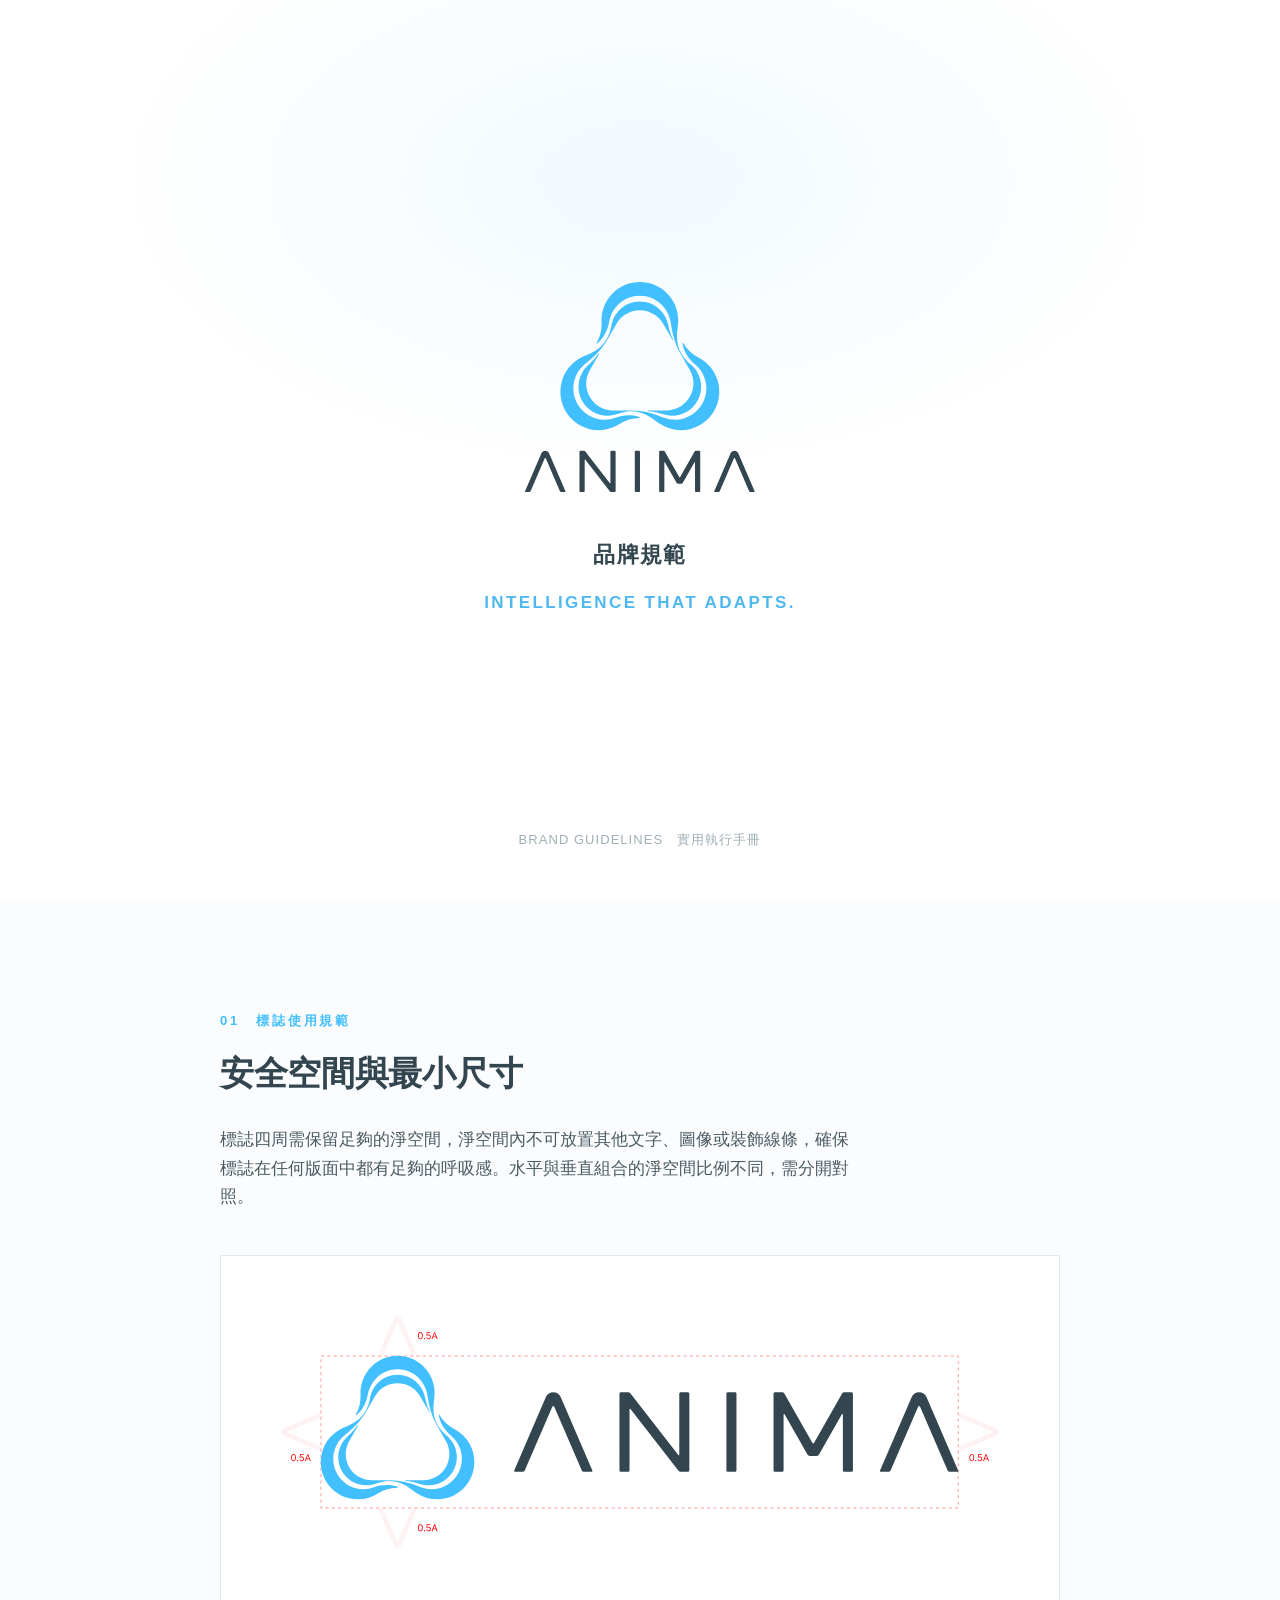
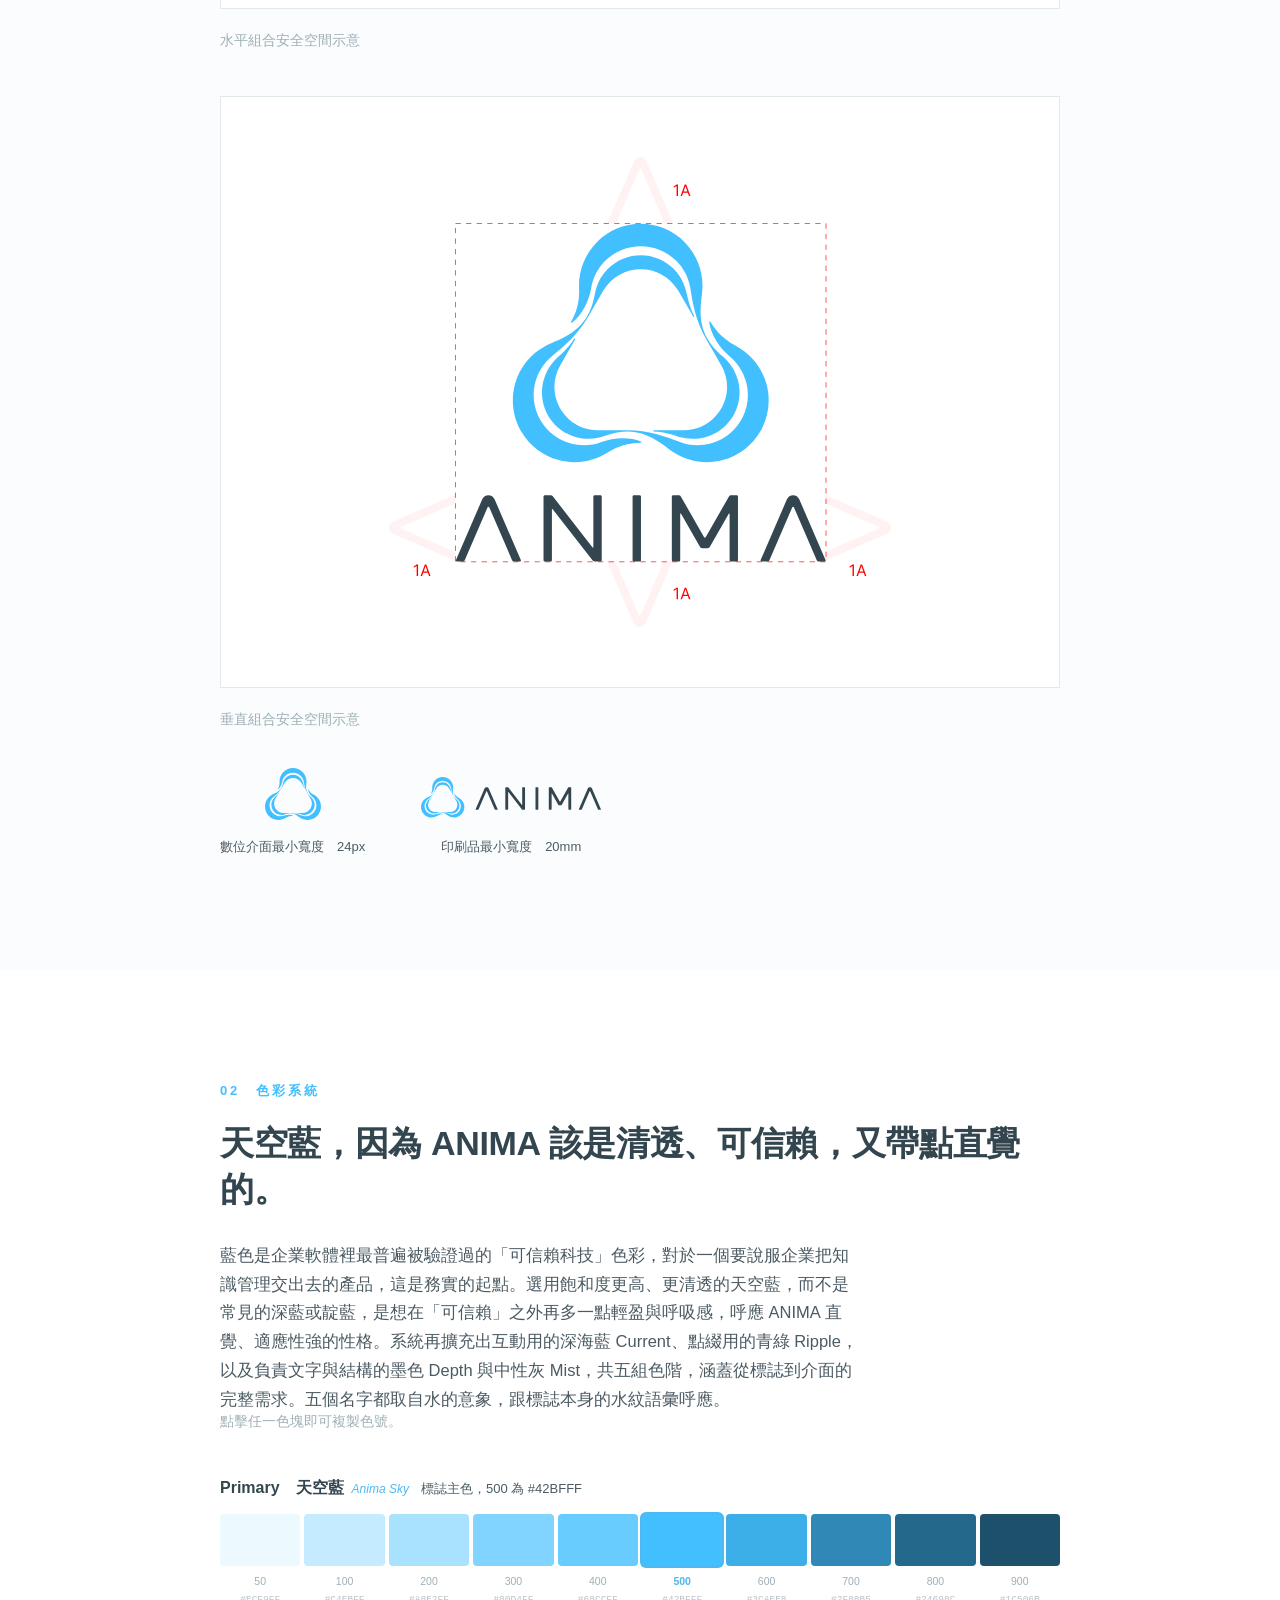
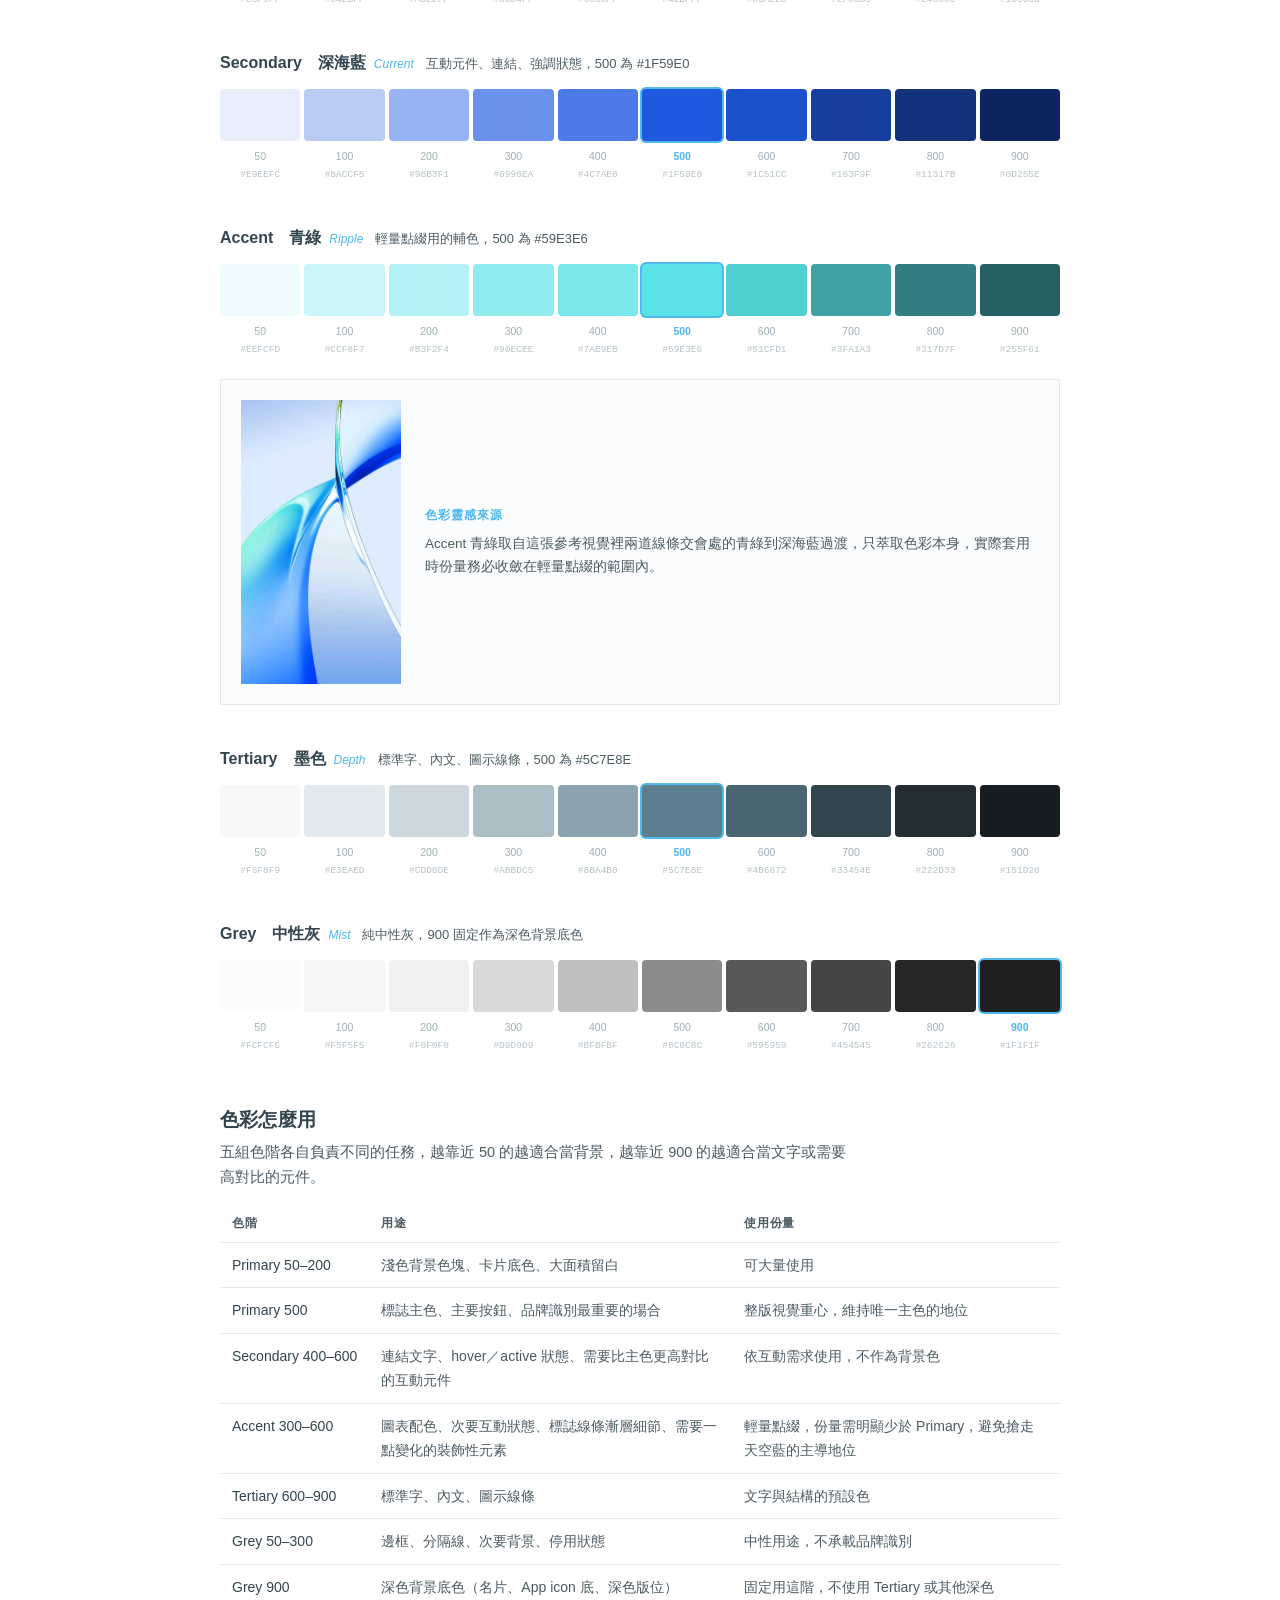
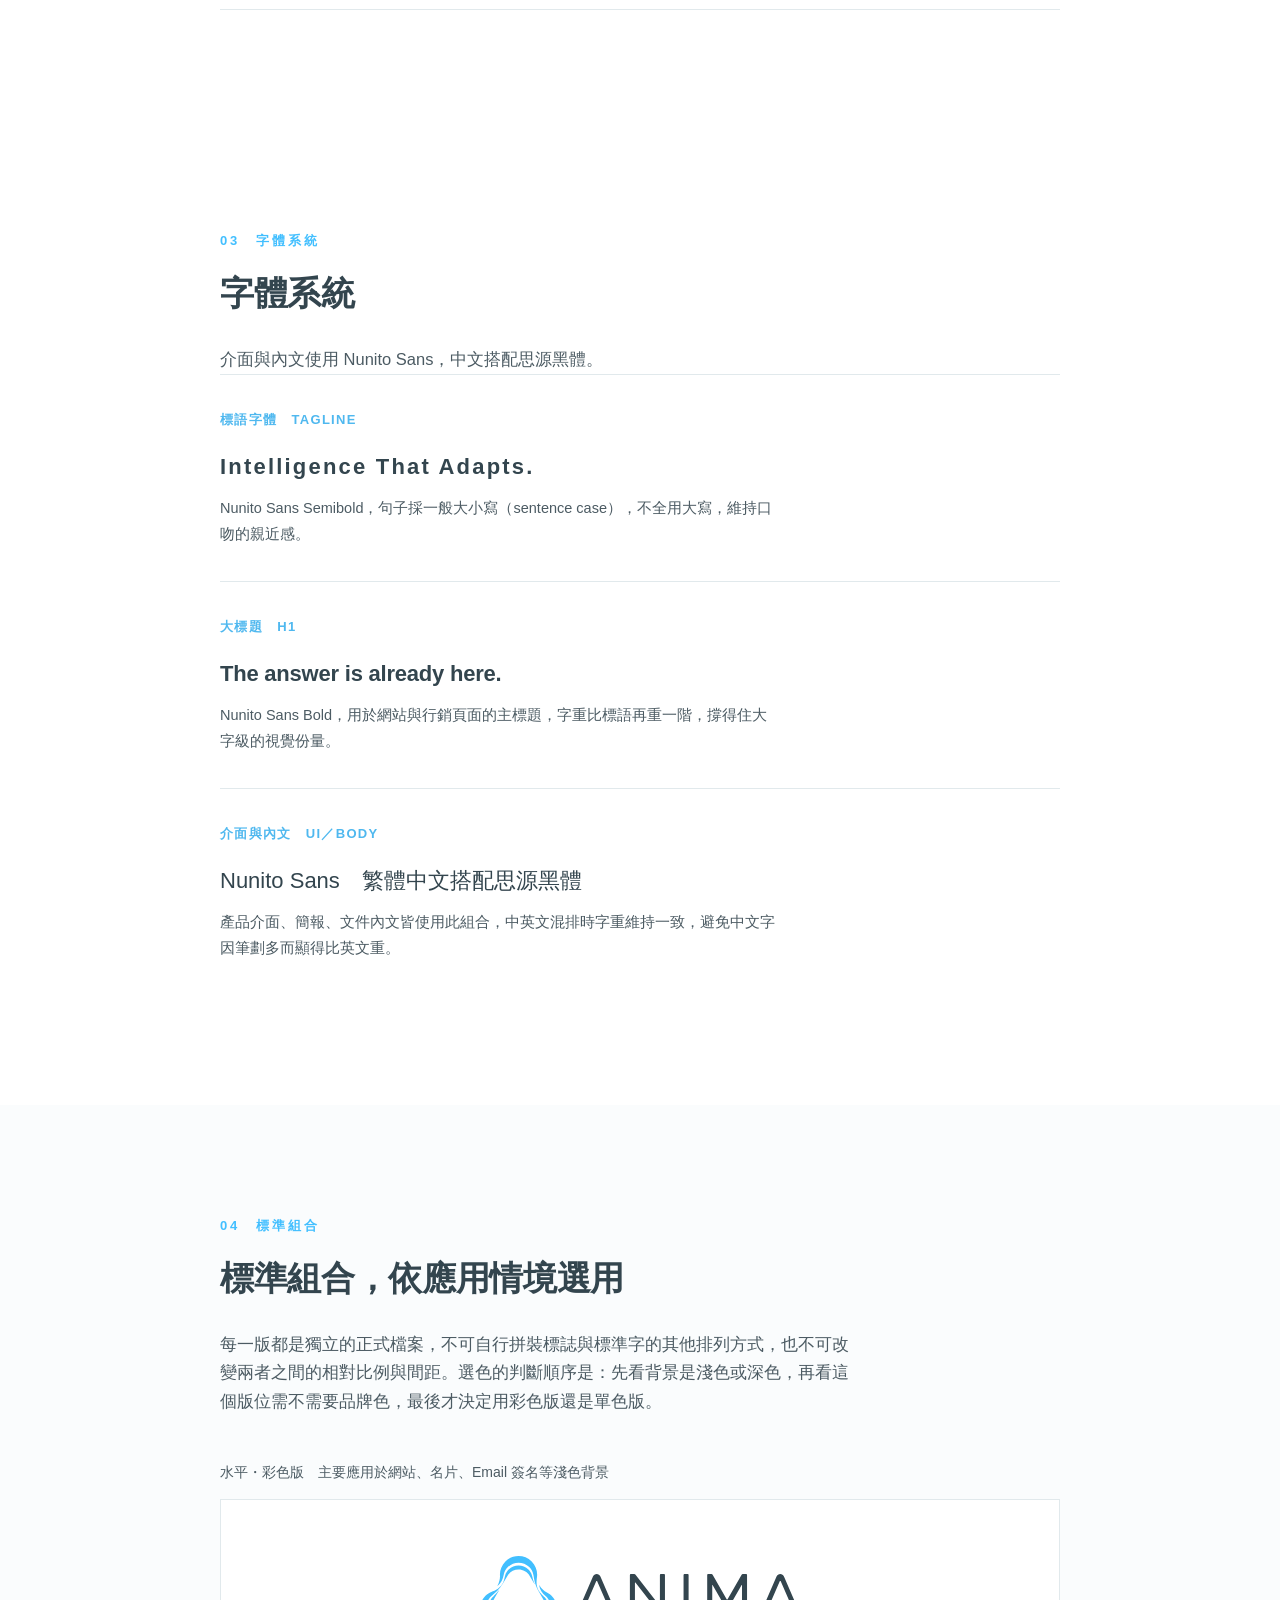
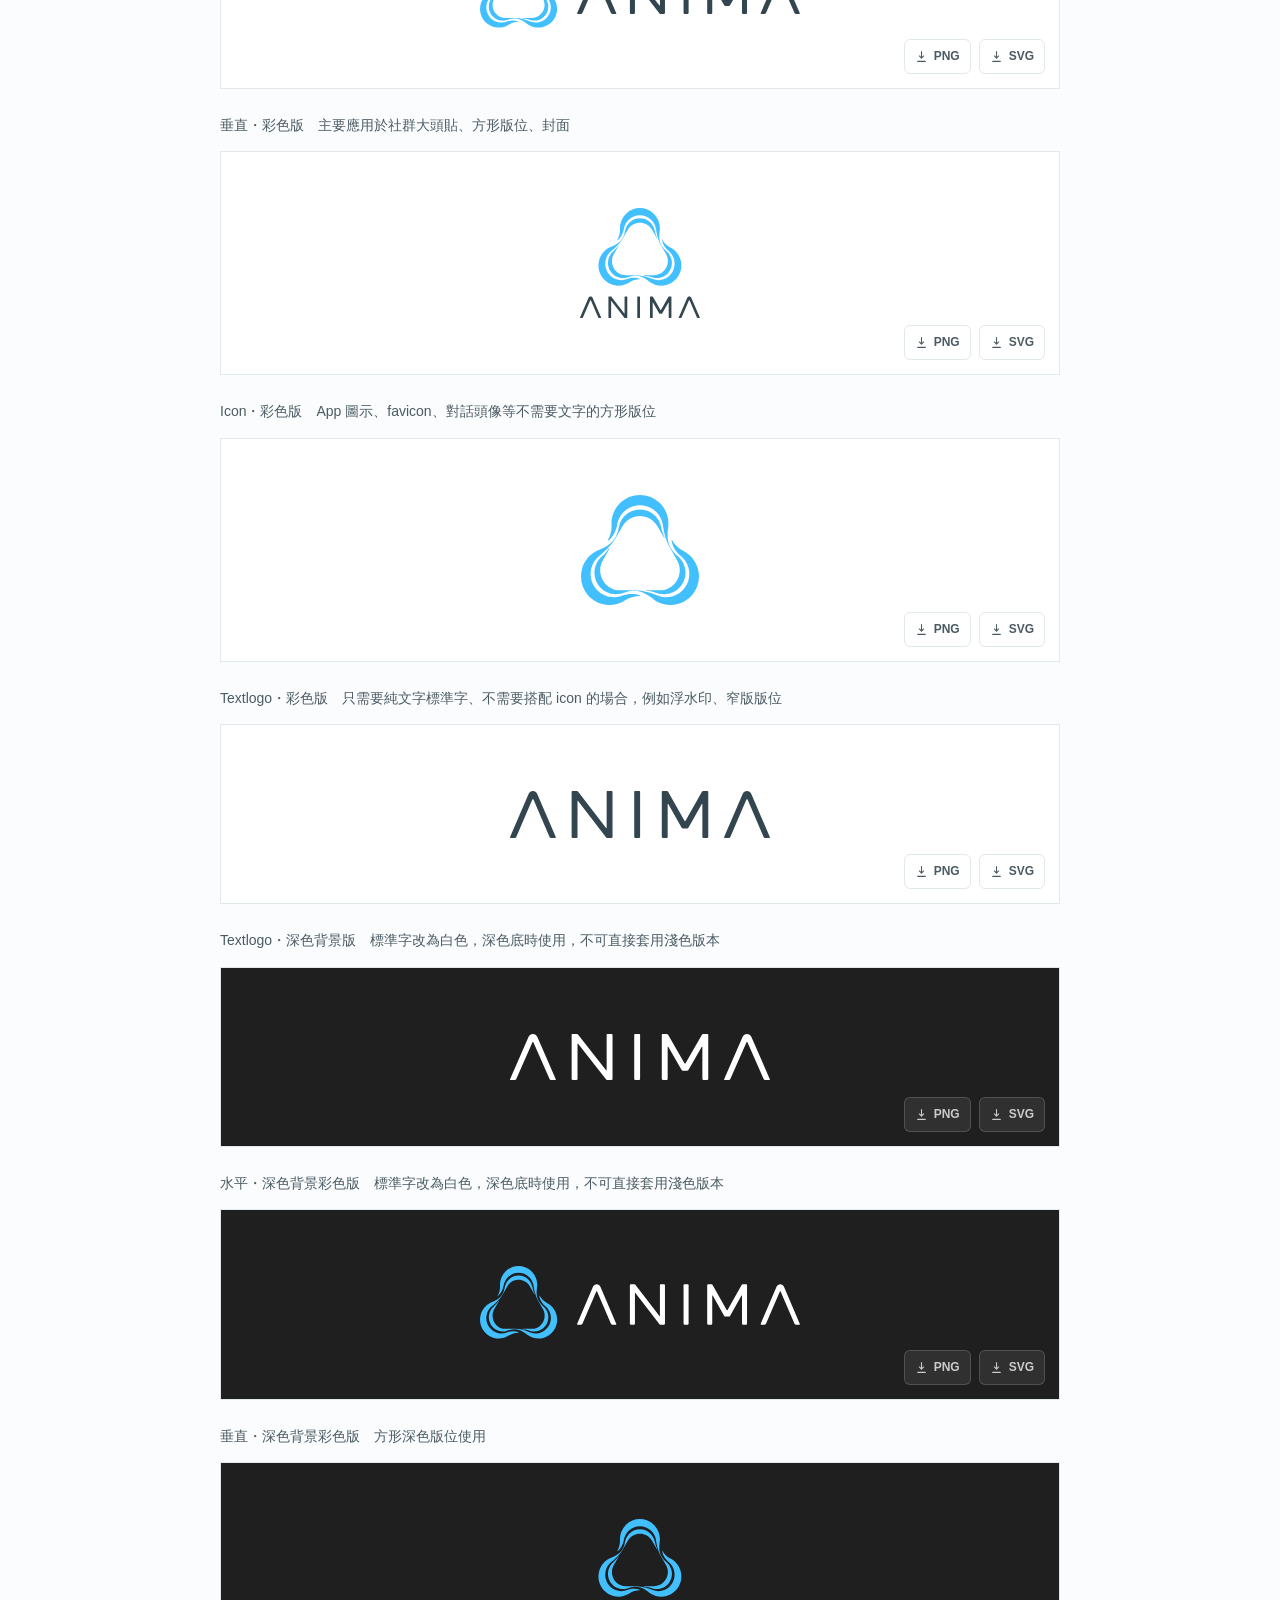
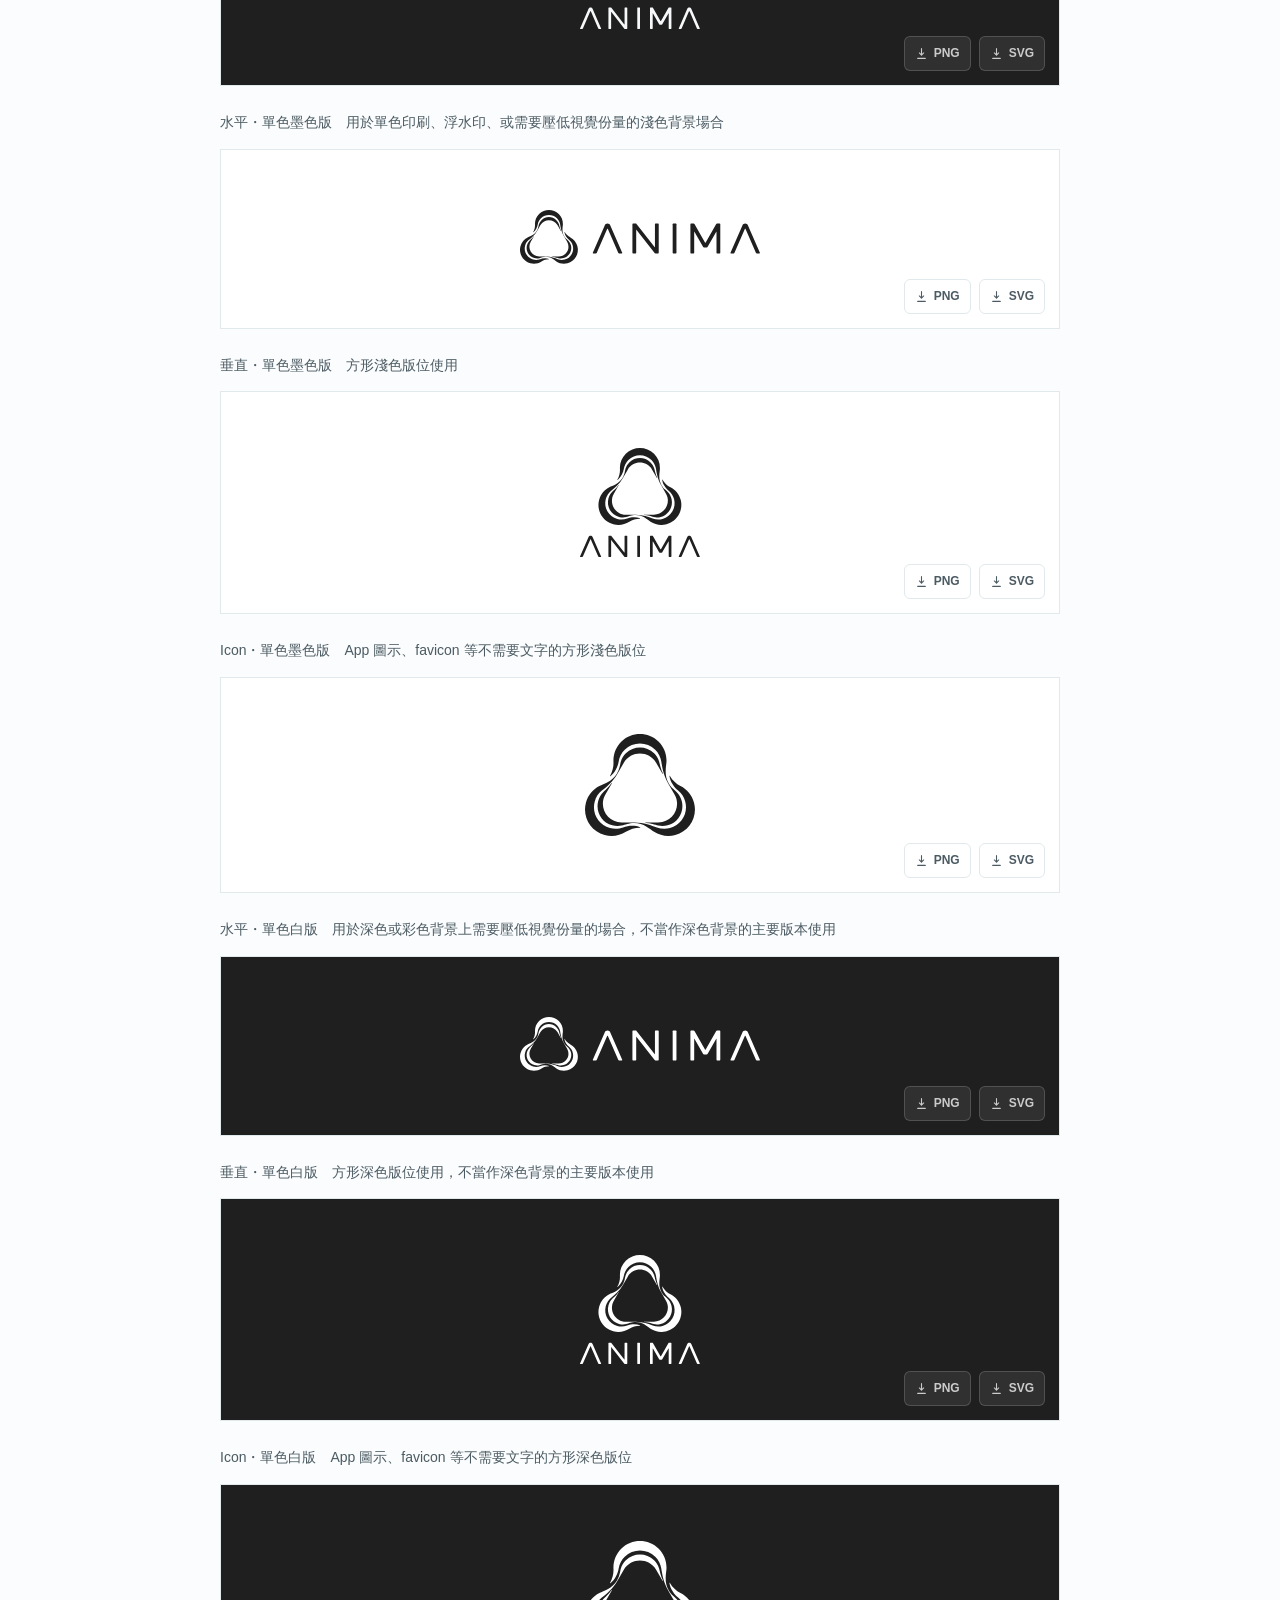
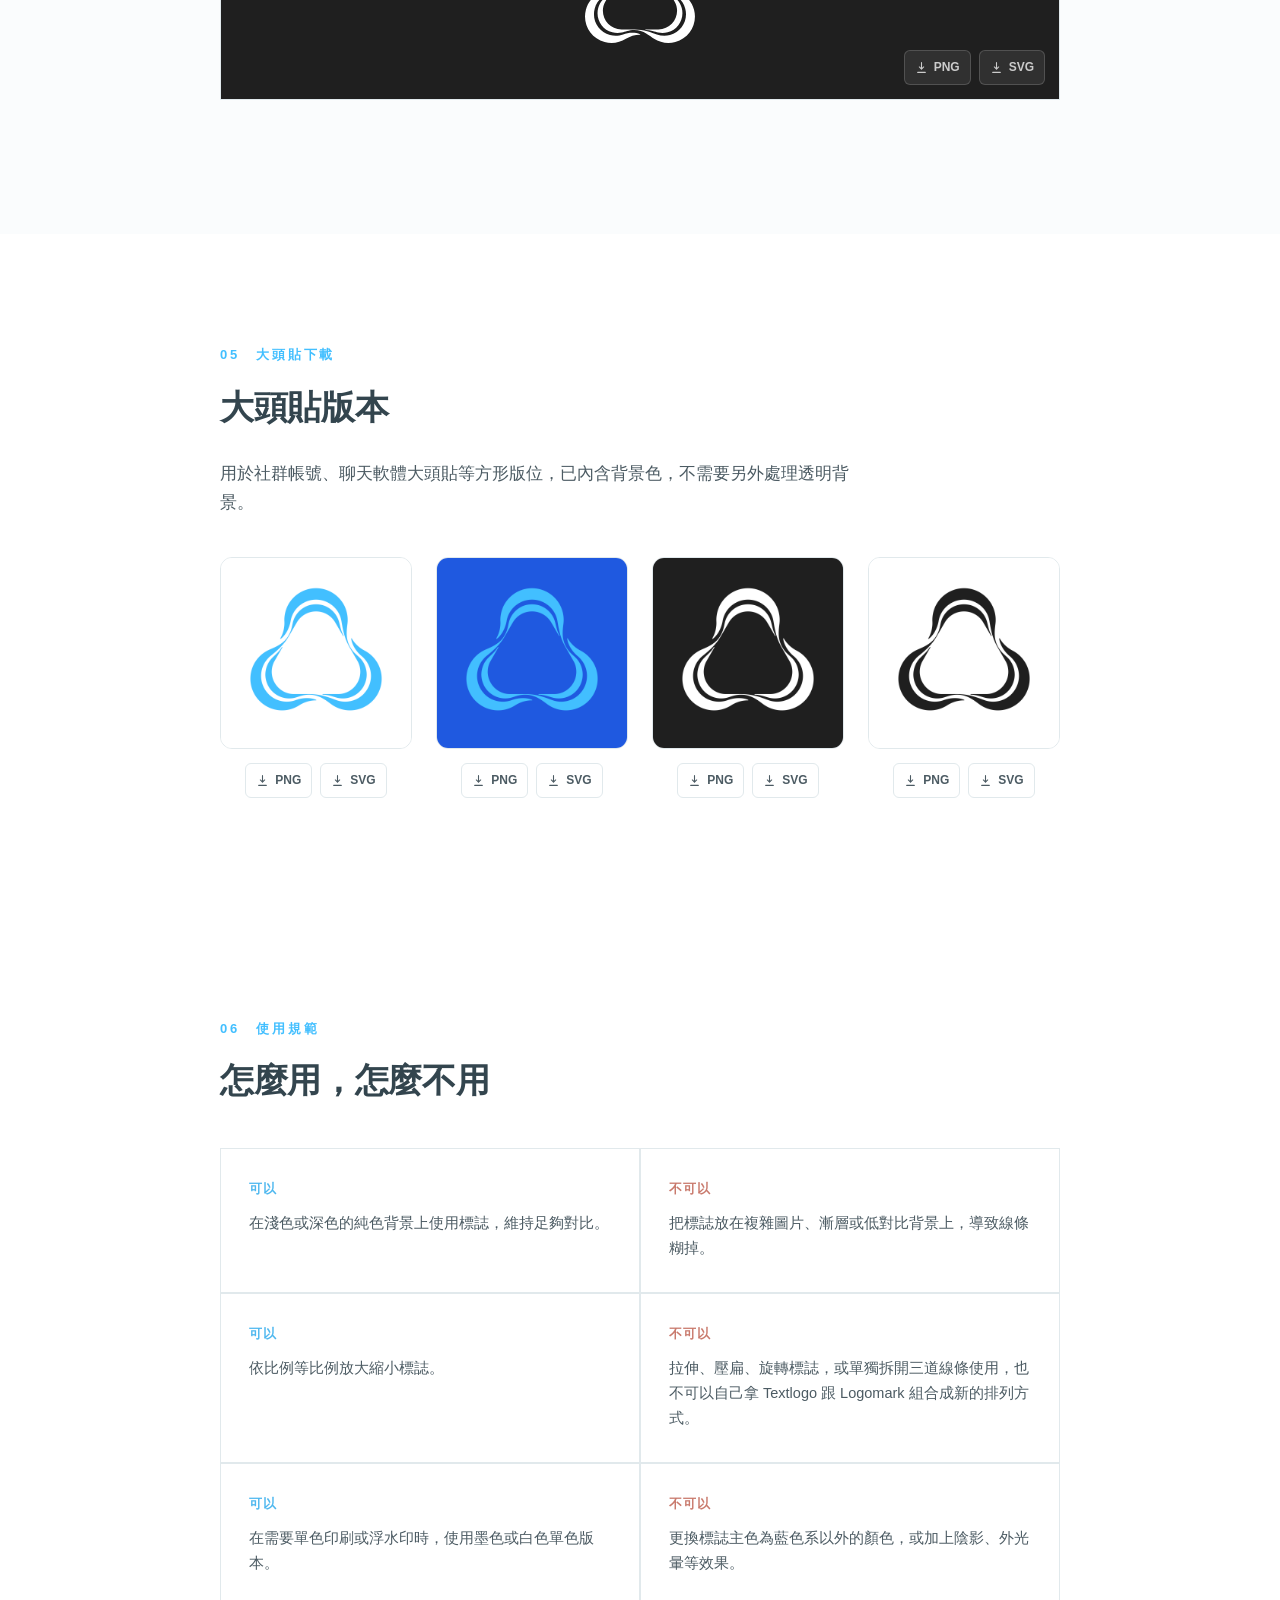
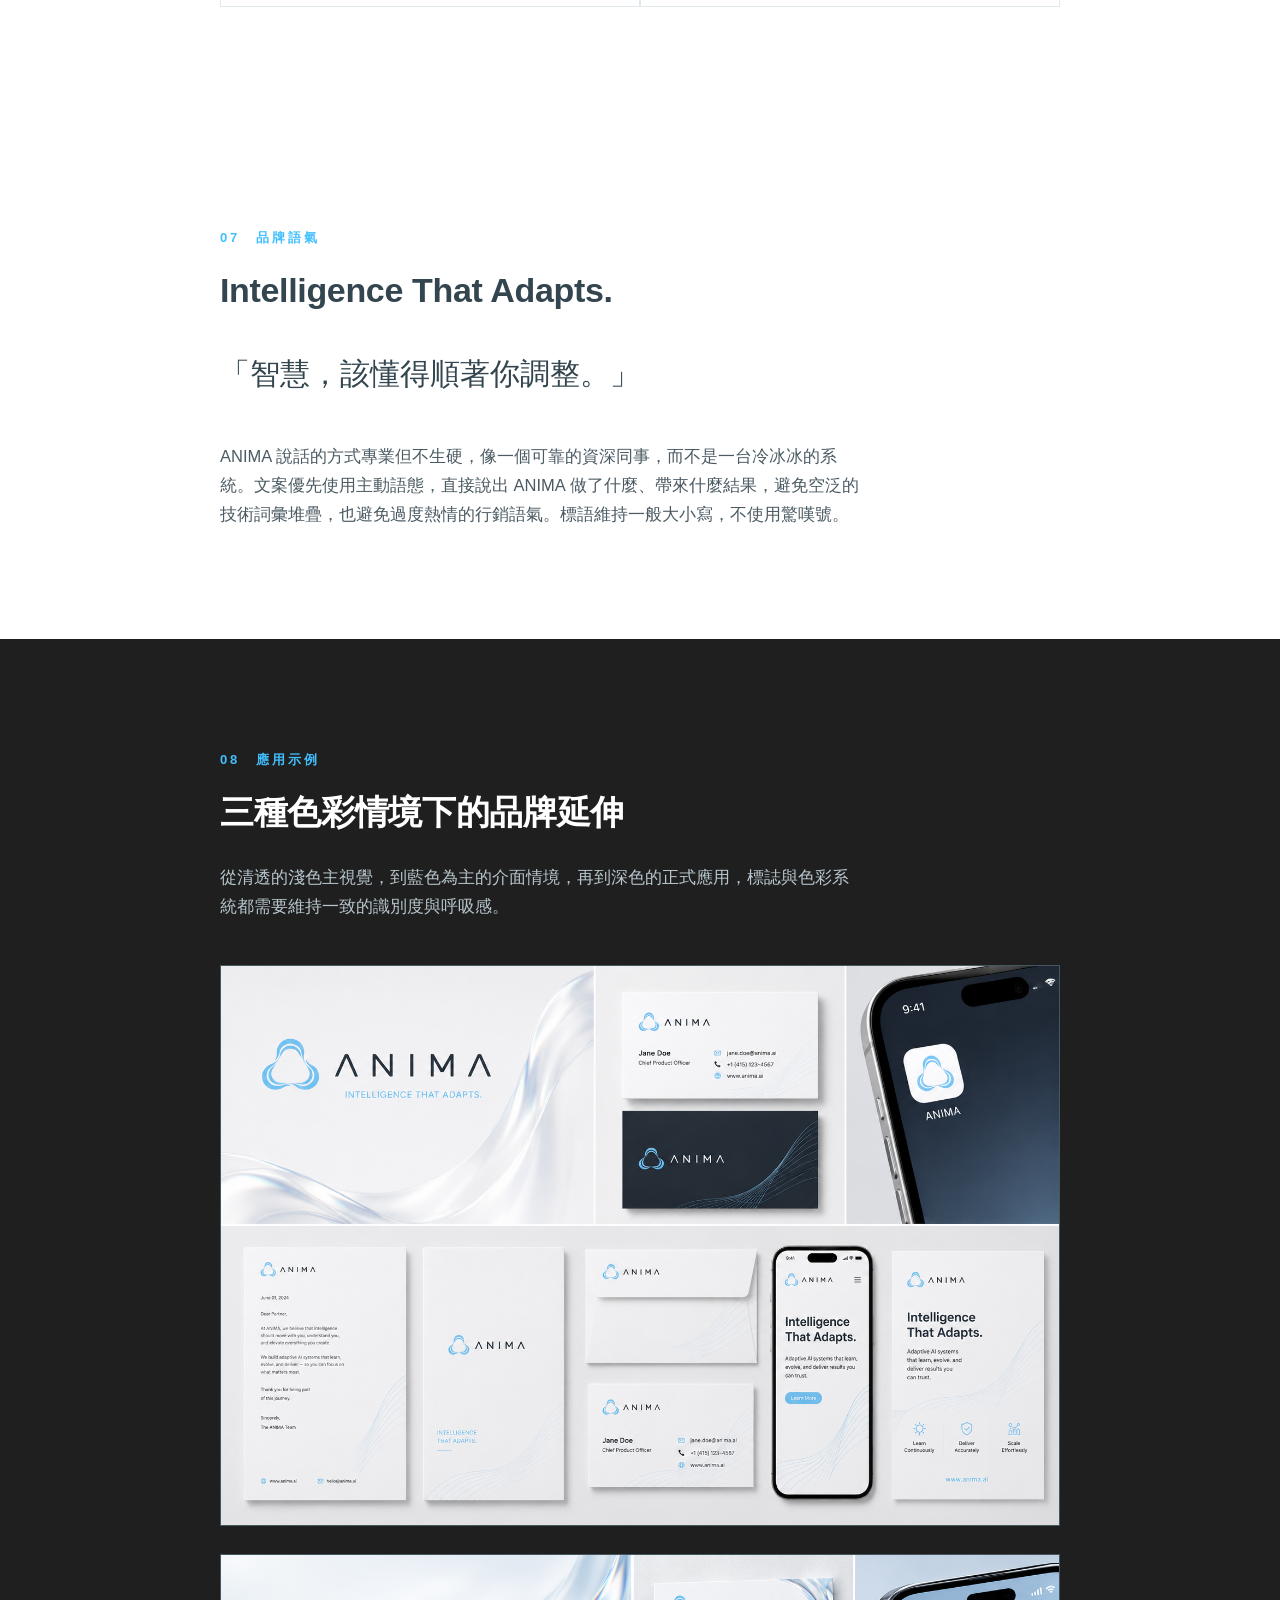
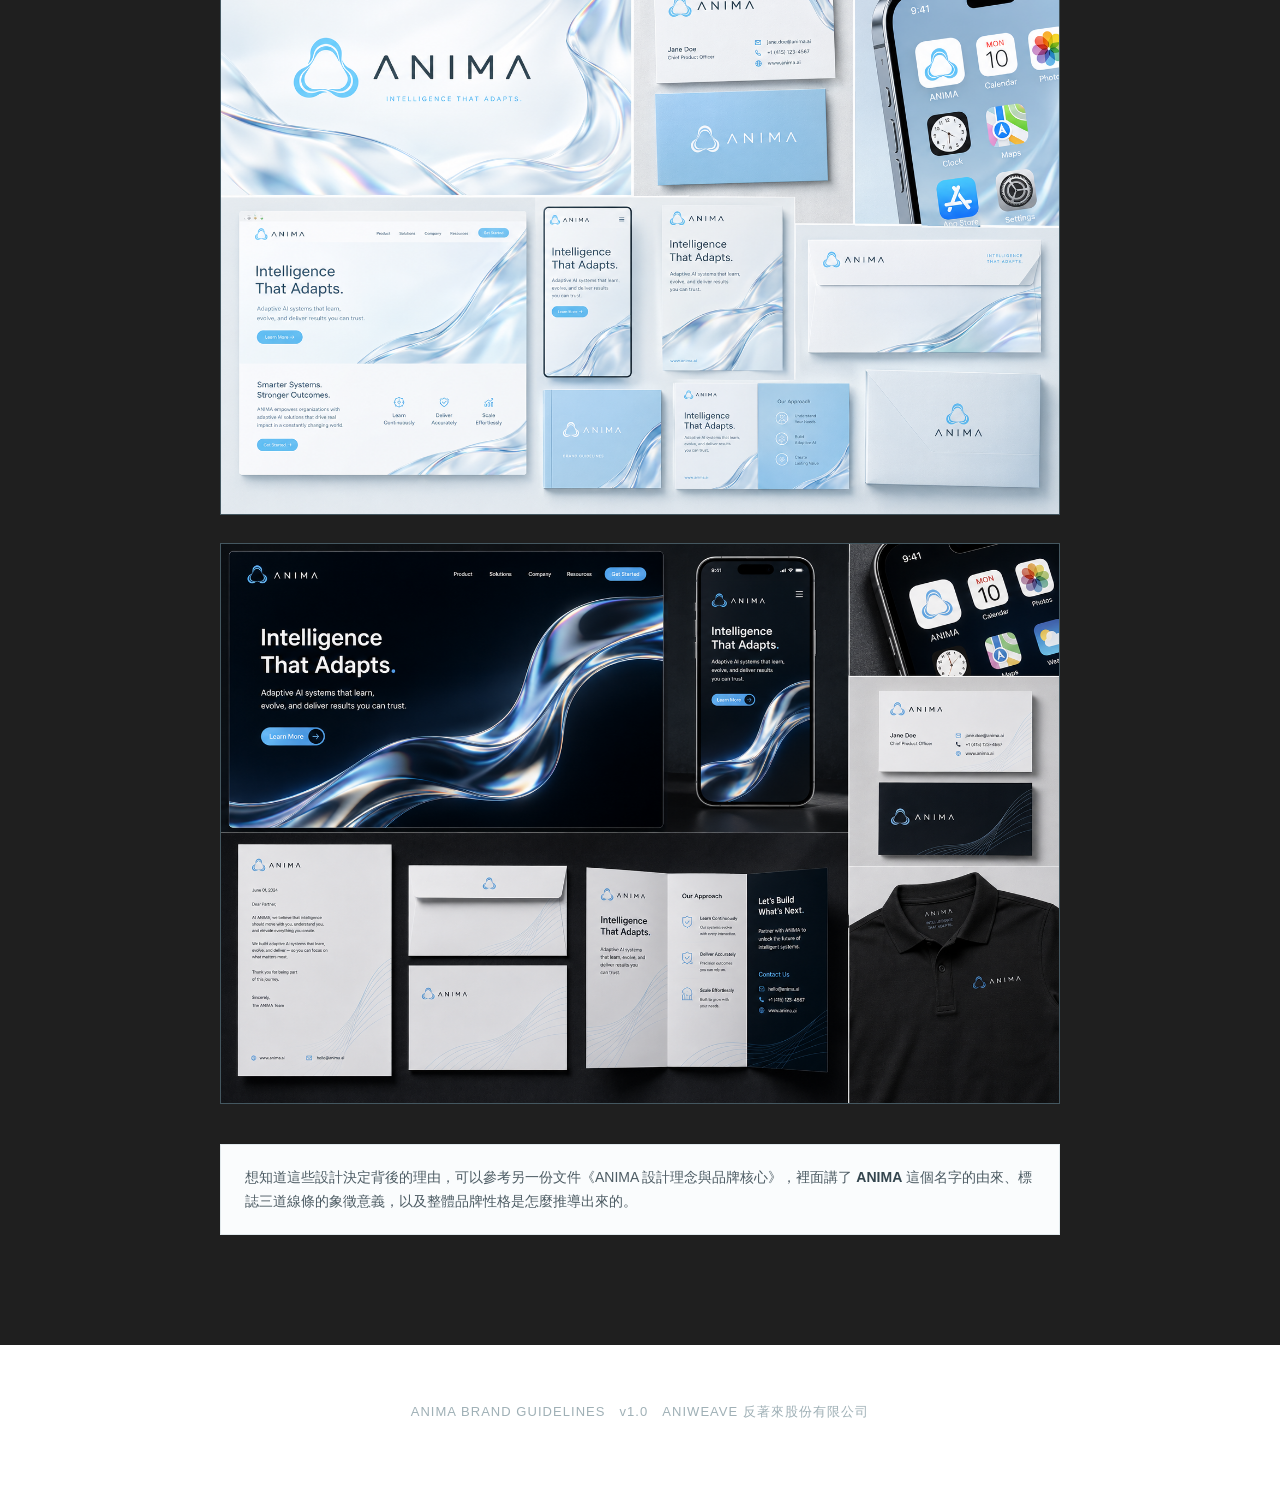
==== ANIMA_品牌規範.html @ 92c88100 "Add files via upload" ====
<!DOCTYPE html>
<html lang="zh-Hant">
<head>
<meta charset="UTF-8">
<title>ANIMA 品牌規範</title>
<style>
  :root{
    --ink: #33454E;
    --dark-bg: #1F1F1F;
    --ink-soft: #4C5B63;
    --blue: #42BFFF;
    --blue-deep: #4FB8EF;
    --blue-pale: #DFF4FF;
    --blue-faint: #F2FAFF;
    --paper: #FFFFFF;
    --paper-warm: #FAFCFD;
    --line: #E1E9EC;
    --serif: Georgia, 'Noto Serif TC', 'PMingLiU', serif;
    --sans: -apple-system, BlinkMacSystemFont, 'PingFang TC', 'Inter', 'Helvetica Neue', 'Microsoft JhengHei', sans-serif;
  }
  *{box-sizing:border-box; margin:0; padding:0;}
  body{
    font-family:var(--sans);
    color:var(--ink);
    background:var(--paper);
    line-height:1.75;
    font-size:16px;
    -webkit-font-smoothing:antialiased;
  }
  .wrap{max-width:920px; margin:0 auto; padding:0 40px;}
  section{padding:110px 0;}
  h1,h2,h3{font-weight:600; letter-spacing:0.01em;}
  .kicker{
    font-size:13px;
    letter-spacing:0.22em;
    color:var(--blue);
    font-weight:600;
    margin-bottom:18px;
  }
  h2{font-size:34px; line-height:1.35; margin-bottom:28px; letter-spacing:-0.01em;}
  h3{font-size:19px; margin-bottom:10px;}
  p{font-size:16.5px; color:var(--ink-soft); max-width:640px;}
  p.lede{font-size:19px; color:var(--ink); max-width:680px; line-height:1.85;}
  .num{
    font-family: var(--serif);
    font-style:italic;
    color:var(--blue-deep);
    font-size:15px;
  }

  /* ---------- HERO ---------- */
  .hero{
    padding:0;
    min-height:100vh;
    display:flex;
    flex-direction:column;
    justify-content:center;
    align-items:center;
    text-align:center;
    background:
      radial-gradient(ellipse 900px 500px at 50% 20%, var(--blue-faint), transparent 60%),
      var(--paper);
    position:relative;
  }
  .hero img{width:230px; margin-bottom:36px;}
  .hero .doc-title{
    font-size:22px;
    letter-spacing:0.06em;
    font-weight:600;
    color:var(--ink);
    margin-top:8px;
  }
  .hero .tag{
    margin-top:14px;
    font-size:17px;
    letter-spacing:0.14em;
    color:var(--blue-deep);
    font-weight:600;
  }
  .hero .meta{
    position:absolute;
    bottom:48px;
    font-size:13px;
    color:#9FB0B6;
    letter-spacing:0.08em;
  }

  /* ---------- CONSTRUCTION ---------- */
  .construct{background:var(--paper-warm);}
  .construct-figure{
    background:var(--paper);
    border:1px solid var(--line);
    padding:60px;
    display:flex;
    justify-content:center;
    margin:44px 0 20px;
    position:relative;
  }
  .construct-figure img{width:100%; max-width:640px;}
  .min-sizes{
    display:flex;
    gap:56px;
    align-items:flex-end;
    margin-top:36px;
  }
  .min-sizes .item{text-align:center;}
  .min-sizes img{display:block; margin:0 auto 12px;}
  .min-sizes span{font-size:13px; color:var(--ink-soft);}

  /* ---------- COLOR ---------- */
  .ramp-block{margin-top:40px;}
  .ramp-head{display:flex; align-items:baseline; gap:12px; margin-bottom:12px;}
  .ramp-head .ramp-name{font-size:16px; font-weight:600; color:var(--ink);}
  .ramp-head .ramp-alias{font-size:12px; font-weight:500; color:var(--blue-deep); margin-left:8px; font-style:italic;}
  .ramp-head .ramp-note{font-size:13px; color:var(--ink-soft);}
  .ramp-row{display:grid; grid-template-columns:repeat(10, 1fr); gap:4px;}
  .ramp-cell{cursor:pointer; user-select:none;}
  .ramp-cell .chip{height:52px; border-radius:4px; position:relative;}
  .ramp-cell .copy-icon{
    position:absolute; top:6px; right:6px; opacity:0;
    color:#fff;
    filter:drop-shadow(0 0 1.5px rgba(0,0,0,0.55)) drop-shadow(0 0 1px rgba(0,0,0,0.4));
    transition:opacity .15s;
  }
  .ramp-cell:hover .copy-icon{opacity:1;}
  .ramp-cell .stop{font-size:10.5px; color:#9FB0B6; text-align:center; margin-top:6px;}
  .ramp-cell .hex{font-size:9.5px; color:#B7C2C7; text-align:center; margin-top:2px; font-family:'SF Mono', Menlo, monospace; transition:color .15s;}
  .ramp-cell .hex.copied{color:var(--blue-deep); font-weight:600;}
  .ramp-cell.anchor .chip{box-shadow:0 0 0 2px var(--blue-deep);}
  .ramp-cell.anchor .stop{color:var(--blue-deep); font-weight:600;}
  .usage-table{width:100%; border-collapse:collapse; margin-top:14px; font-size:14px;}
  .usage-table th{text-align:left; font-size:12px; letter-spacing:0.06em; color:var(--ink-soft); font-weight:600; padding:8px 12px; border-bottom:1px solid var(--line);}
  .usage-table td{padding:10px 12px; border-bottom:1px solid var(--line); color:var(--ink-soft); vertical-align:top;}
  .usage-table td.role{color:var(--ink); font-weight:500; white-space:nowrap;}
  .moodboard{
    margin-top:20px;
    display:grid;
    grid-template-columns:160px 1fr;
    gap:24px;
    align-items:center;
    background:var(--paper-warm);
    border:1px solid var(--line);
    padding:20px;
  }
  .moodboard img{width:100%; display:block;}
  .moodboard .cap-label{font-size:12px; letter-spacing:0.08em; color:var(--blue-deep); font-weight:600; margin-bottom:6px;}
  .moodboard p{font-size:13.5px; margin:0;}

  /* ---------- TYPE ---------- */
  .type-sample{
    border-top:1px solid var(--line);
    padding:34px 0;
  }
  .type-sample .big{
    font-size:52px;
    letter-spacing:0.06em;
    color:var(--ink);
    margin-bottom:10px;
  }
  .type-sample .label{font-size:13px; letter-spacing:0.1em; color:var(--blue-deep); font-weight:600; margin-bottom:16px;}
  .type-sample .desc{font-size:14.5px; color:var(--ink-soft); max-width:560px;}

  /* ---------- LOCKUPS ---------- */
  .lockups{background:var(--paper-warm);}
  .profiles{background:var(--paper);}
  .profile-grid{
    display:grid;
    grid-template-columns:repeat(4, 1fr);
    gap:24px;
    margin-top:40px;
  }
  .profile-item{ display:flex; flex-direction:column; align-items:center; gap:14px; }
  .profile-item img{
    width:100%;
    aspect-ratio:1/1;
    border-radius:12px;
    border:1px solid var(--line);
    object-fit:cover;
  }
  .dl-group-row{ display:flex; gap:8px; }
  .lockup-card{
    background:var(--paper);
    border:1px solid var(--line);
    padding:56px 40px;
    display:flex;
    justify-content:center;
    align-items:center;
    margin-bottom:24px;
    min-height:180px;
    position:relative;
  }
  .lockup-card.dark{background:var(--dark-bg);}
  .dl-group{
    position:absolute;
    right:14px;
    bottom:14px;
    display:flex;
    gap:8px;
  }
  .dl-btn{
    display:inline-flex;
    align-items:center;
    gap:6px;
    font-size:12px;
    font-weight:600;
    color:var(--ink-soft);
    background:var(--paper);
    border:1px solid var(--line);
    border-radius:6px;
    padding:6px 10px;
    text-decoration:none;
    transition:background .15s, color .15s;
  }
  .dl-btn:hover{ background:var(--blue-faint); color:var(--blue-deep); }
  .lockup-card.dark .dl-btn{
    background:rgba(255,255,255,0.08);
    border-color:rgba(255,255,255,0.16);
    color:rgba(255,255,255,0.75);
  }
  .lockup-card.dark .dl-btn:hover{ background:rgba(255,255,255,0.16); color:#fff; }
  .dl-btn svg{ width:13px; height:13px; flex-shrink:0; }
  .lockup-card img{max-width:320px; max-height:110px;}
  .lockup-label{font-size:14px; color:var(--ink-soft); margin-bottom:14px;}

  /* ---------- DO / DONT ---------- */
  .rules-grid{
    display:grid;
    grid-template-columns:1fr 1fr;
    gap:2px;
    margin-top:44px;
    background:var(--line);
    border:1px solid var(--line);
  }
  .rule{background:var(--paper); padding:30px 28px;}
  .rule .tag-do{color:var(--blue-deep); font-size:12.5px; font-weight:700; letter-spacing:0.08em; margin-bottom:10px;}
  .rule.no .tag-do{color:#C97A6D;}
  .rule p{font-size:14.5px; margin:0;}

  /* ---------- VOICE ---------- */
  .voice{text-align:left;}
  .voice blockquote{
    font-size:30px;
    line-height:1.6;
    color:var(--ink);
    font-weight:500;
    max-width:680px;
    margin:36px 0 44px;
  }

  /* ---------- GALLERY ---------- */
  .gallery{background:var(--dark-bg); color:var(--paper);}
  .gallery .kicker{color:var(--blue);}
  .gallery h2{color:var(--paper);}
  .gallery p{color:#B7C6CC;}
  .gallery-imgs{margin-top:44px; display:flex; flex-direction:column; gap:28px;}
  .gallery-imgs img{width:100%; display:block; border:1px solid #445760;}

  .companion{
    background:var(--paper-warm);
    border:1px solid var(--line);
    padding:20px 24px;
    margin-top:40px;
    font-size:14px;
    color:var(--ink-soft);
  }
  .companion strong{color:var(--ink);}

  footer{
    padding:56px 0 70px;
    text-align:center;
    font-size:13px;
    color:#9FB0B6;
    letter-spacing:0.08em;
  }

  @media (max-width:720px){
    .wrap{padding:0 24px;}
    section{padding:70px 0;}
    .ramp-row{grid-template-columns:repeat(5, 1fr); row-gap:12px;}
    .rules-grid{grid-template-columns:1fr;}
    .profile-grid{grid-template-columns:repeat(2, 1fr);}
    .type-sample .big{font-size:36px;}
    .voice blockquote{font-size:24px;}
  }
</style>
</head>
<body>

<div class="hero">
  <img src="[data-uri]" alt="ANIMA 標誌，垂直組合">
  <div class="doc-title">品牌規範</div>
  <div class="tag">INTELLIGENCE THAT ADAPTS.</div>
  <div class="meta">BRAND GUIDELINES　實用執行手冊</div>
</div>

<section class="construct">
  <div class="wrap">
    <div class="kicker">01　標誌使用規範</div>
    <h2>安全空間與最小尺寸</h2>
    <p>標誌四周需保留足夠的淨空間，淨空間內不可放置其他文字、圖像或裝飾線條，確保標誌在任何版面中都有足夠的呼吸感。水平與垂直組合的淨空間比例不同，需分開對照。</p>
    <div class="construct-figure">
      <img src="[data-uri]" alt="ANIMA 水平標誌安全空間示意" style="max-width:100%;">
    </div>
    <p style="font-size:13.5px; color:#9FB0B6; margin-bottom:40px;">水平組合安全空間示意</p>
    <div class="construct-figure">
      <img src="[data-uri]" alt="ANIMA 垂直標誌安全空間示意" style="max-width:70%;">
    </div>
    <p style="font-size:13.5px; color:#9FB0B6;">垂直組合安全空間示意</p>

    <div class="min-sizes">
      <div class="item">
        <img src="[data-uri]" style="width:56px;">
        <span>數位介面最小寬度　24px</span>
      </div>
      <div class="item">
        <img src="[data-uri]" style="width:180px;">
        <span>印刷品最小寬度　20mm</span>
      </div>
    </div>
  </div>
</section>

<section class="color">
  <div class="wrap">
    <div class="kicker">02　色彩系統</div>
    <h2>天空藍，因為 ANIMA 該是清透、可信賴，又帶點直覺的。</h2>
    <p>藍色是企業軟體裡最普遍被驗證過的「可信賴科技」色彩，對於一個要說服企業把知識管理交出去的產品，這是務實的起點。選用飽和度更高、更清透的天空藍，而不是常見的深藍或靛藍，是想在「可信賴」之外再多一點輕盈與呼吸感，呼應 ANIMA 直覺、適應性強的性格。系統再擴充出互動用的深海藍 Current、點綴用的青綠 Ripple，以及負責文字與結構的墨色 Depth 與中性灰 Mist，共五組色階，涵蓋從標誌到介面的完整需求。五個名字都取自水的意象，跟標誌本身的水紋語彙呼應。</p>
    <p style="font-size:13.5px; color:#9FB0B6; margin-top:-4px;">點擊任一色塊即可複製色號。</p>

    <div class="ramp-block">
      <div class="ramp-head"><span class="ramp-name">Primary　天空藍<span class="ramp-alias">Anima Sky</span></span><span class="ramp-note">標誌主色，500 為 #42BFFF</span></div>
      <div class="ramp-row">
        <div class="ramp-cell" onclick="copyHex(this,'#ECF9FF')" title="點擊複製 #ECF9FF"><div class="chip" style="background:#ECF9FF;"><svg class="copy-icon" viewBox="0 0 24 24" width="13" height="13"><path fill="currentColor" d="M16 1H4a2 2 0 0 0-2 2v14h2V3h12V1zm3 4H8a2 2 0 0 0-2 2v14a2 2 0 0 0 2 2h11a2 2 0 0 0 2-2V7a2 2 0 0 0-2-2zm0 16H8V7h11v14z"/></svg></div><div class="stop">50</div><div class="hex">#ECF9FF</div></div>
        <div class="ramp-cell" onclick="copyHex(this,'#C4EBFF')" title="點擊複製 #C4EBFF"><div class="chip" style="background:#C4EBFF;"><svg class="copy-icon" viewBox="0 0 24 24" width="13" height="13"><path fill="currentColor" d="M16 1H4a2 2 0 0 0-2 2v14h2V3h12V1zm3 4H8a2 2 0 0 0-2 2v14a2 2 0 0 0 2 2h11a2 2 0 0 0 2-2V7a2 2 0 0 0-2-2zm0 16H8V7h11v14z"/></svg></div><div class="stop">100</div><div class="hex">#C4EBFF</div></div>
        <div class="ramp-cell" onclick="copyHex(this,'#A8E2FF')" title="點擊複製 #A8E2FF"><div class="chip" style="background:#A8E2FF;"><svg class="copy-icon" viewBox="0 0 24 24" width="13" height="13"><path fill="currentColor" d="M16 1H4a2 2 0 0 0-2 2v14h2V3h12V1zm3 4H8a2 2 0 0 0-2 2v14a2 2 0 0 0 2 2h11a2 2 0 0 0 2-2V7a2 2 0 0 0-2-2zm0 16H8V7h11v14z"/></svg></div><div class="stop">200</div><div class="hex">#A8E2FF</div></div>
        <div class="ramp-cell" onclick="copyHex(this,'#80D4FF')" title="點擊複製 #80D4FF"><div class="chip" style="background:#80D4FF;"><svg class="copy-icon" viewBox="0 0 24 24" width="13" height="13"><path fill="currentColor" d="M16 1H4a2 2 0 0 0-2 2v14h2V3h12V1zm3 4H8a2 2 0 0 0-2 2v14a2 2 0 0 0 2 2h11a2 2 0 0 0 2-2V7a2 2 0 0 0-2-2zm0 16H8V7h11v14z"/></svg></div><div class="stop">300</div><div class="hex">#80D4FF</div></div>
        <div class="ramp-cell" onclick="copyHex(this,'#68CCFF')" title="點擊複製 #68CCFF"><div class="chip" style="background:#68CCFF;"><svg class="copy-icon" viewBox="0 0 24 24" width="13" height="13"><path fill="currentColor" d="M16 1H4a2 2 0 0 0-2 2v14h2V3h12V1zm3 4H8a2 2 0 0 0-2 2v14a2 2 0 0 0 2 2h11a2 2 0 0 0 2-2V7a2 2 0 0 0-2-2zm0 16H8V7h11v14z"/></svg></div><div class="stop">400</div><div class="hex">#68CCFF</div></div>
        <div class="ramp-cell anchor" onclick="copyHex(this,'#42BFFF')" title="點擊複製 #42BFFF"><div class="chip" style="background:#42BFFF;"><svg class="copy-icon" viewBox="0 0 24 24" width="13" height="13"><path fill="currentColor" d="M16 1H4a2 2 0 0 0-2 2v14h2V3h12V1zm3 4H8a2 2 0 0 0-2 2v14a2 2 0 0 0 2 2h11a2 2 0 0 0 2-2V7a2 2 0 0 0-2-2zm0 16H8V7h11v14z"/></svg></div><div class="stop">500</div><div class="hex">#42BFFF</div></div>
        <div class="ramp-cell" onclick="copyHex(this,'#3CAEE8')" title="點擊複製 #3CAEE8"><div class="chip" style="background:#3CAEE8;"><svg class="copy-icon" viewBox="0 0 24 24" width="13" height="13"><path fill="currentColor" d="M16 1H4a2 2 0 0 0-2 2v14h2V3h12V1zm3 4H8a2 2 0 0 0-2 2v14a2 2 0 0 0 2 2h11a2 2 0 0 0 2-2V7a2 2 0 0 0-2-2zm0 16H8V7h11v14z"/></svg></div><div class="stop">600</div><div class="hex">#3CAEE8</div></div>
        <div class="ramp-cell" onclick="copyHex(this,'#2F88B5')" title="點擊複製 #2F88B5"><div class="chip" style="background:#2F88B5;"><svg class="copy-icon" viewBox="0 0 24 24" width="13" height="13"><path fill="currentColor" d="M16 1H4a2 2 0 0 0-2 2v14h2V3h12V1zm3 4H8a2 2 0 0 0-2 2v14a2 2 0 0 0 2 2h11a2 2 0 0 0 2-2V7a2 2 0 0 0-2-2zm0 16H8V7h11v14z"/></svg></div><div class="stop">700</div><div class="hex">#2F88B5</div></div>
        <div class="ramp-cell" onclick="copyHex(this,'#24698C')" title="點擊複製 #24698C"><div class="chip" style="background:#24698C;"><svg class="copy-icon" viewBox="0 0 24 24" width="13" height="13"><path fill="currentColor" d="M16 1H4a2 2 0 0 0-2 2v14h2V3h12V1zm3 4H8a2 2 0 0 0-2 2v14a2 2 0 0 0 2 2h11a2 2 0 0 0 2-2V7a2 2 0 0 0-2-2zm0 16H8V7h11v14z"/></svg></div><div class="stop">800</div><div class="hex">#24698C</div></div>
        <div class="ramp-cell" onclick="copyHex(this,'#1C506B')" title="點擊複製 #1C506B"><div class="chip" style="background:#1C506B;"><svg class="copy-icon" viewBox="0 0 24 24" width="13" height="13"><path fill="currentColor" d="M16 1H4a2 2 0 0 0-2 2v14h2V3h12V1zm3 4H8a2 2 0 0 0-2 2v14a2 2 0 0 0 2 2h11a2 2 0 0 0 2-2V7a2 2 0 0 0-2-2zm0 16H8V7h11v14z"/></svg></div><div class="stop">900</div><div class="hex">#1C506B</div></div>
      </div>
    </div>

    <div class="ramp-block">
      <div class="ramp-head"><span class="ramp-name">Secondary　深海藍<span class="ramp-alias">Current</span></span><span class="ramp-note">互動元件、連結、強調狀態，500 為 #1F59E0</span></div>
      <div class="ramp-row">
        <div class="ramp-cell" onclick="copyHex(this,'#E9EEFC')" title="點擊複製 #E9EEFC"><div class="chip" style="background:#E9EEFC;"><svg class="copy-icon" viewBox="0 0 24 24" width="13" height="13"><path fill="currentColor" d="M16 1H4a2 2 0 0 0-2 2v14h2V3h12V1zm3 4H8a2 2 0 0 0-2 2v14a2 2 0 0 0 2 2h11a2 2 0 0 0 2-2V7a2 2 0 0 0-2-2zm0 16H8V7h11v14z"/></svg></div><div class="stop">50</div><div class="hex">#E9EEFC</div></div>
        <div class="ramp-cell" onclick="copyHex(this,'#BACCF5')" title="點擊複製 #BACCF5"><div class="chip" style="background:#BACCF5;"><svg class="copy-icon" viewBox="0 0 24 24" width="13" height="13"><path fill="currentColor" d="M16 1H4a2 2 0 0 0-2 2v14h2V3h12V1zm3 4H8a2 2 0 0 0-2 2v14a2 2 0 0 0 2 2h11a2 2 0 0 0 2-2V7a2 2 0 0 0-2-2zm0 16H8V7h11v14z"/></svg></div><div class="stop">100</div><div class="hex">#BACCF5</div></div>
        <div class="ramp-cell" onclick="copyHex(this,'#98B3F1')" title="點擊複製 #98B3F1"><div class="chip" style="background:#98B3F1;"><svg class="copy-icon" viewBox="0 0 24 24" width="13" height="13"><path fill="currentColor" d="M16 1H4a2 2 0 0 0-2 2v14h2V3h12V1zm3 4H8a2 2 0 0 0-2 2v14a2 2 0 0 0 2 2h11a2 2 0 0 0 2-2V7a2 2 0 0 0-2-2zm0 16H8V7h11v14z"/></svg></div><div class="stop">200</div><div class="hex">#98B3F1</div></div>
        <div class="ramp-cell" onclick="copyHex(this,'#6990EA')" title="點擊複製 #6990EA"><div class="chip" style="background:#6990EA;"><svg class="copy-icon" viewBox="0 0 24 24" width="13" height="13"><path fill="currentColor" d="M16 1H4a2 2 0 0 0-2 2v14h2V3h12V1zm3 4H8a2 2 0 0 0-2 2v14a2 2 0 0 0 2 2h11a2 2 0 0 0 2-2V7a2 2 0 0 0-2-2zm0 16H8V7h11v14z"/></svg></div><div class="stop">300</div><div class="hex">#6990EA</div></div>
        <div class="ramp-cell" onclick="copyHex(this,'#4C7AE6')" title="點擊複製 #4C7AE6"><div class="chip" style="background:#4C7AE6;"><svg class="copy-icon" viewBox="0 0 24 24" width="13" height="13"><path fill="currentColor" d="M16 1H4a2 2 0 0 0-2 2v14h2V3h12V1zm3 4H8a2 2 0 0 0-2 2v14a2 2 0 0 0 2 2h11a2 2 0 0 0 2-2V7a2 2 0 0 0-2-2zm0 16H8V7h11v14z"/></svg></div><div class="stop">400</div><div class="hex">#4C7AE6</div></div>
        <div class="ramp-cell anchor" onclick="copyHex(this,'#1F59E0')" title="點擊複製 #1F59E0"><div class="chip" style="background:#1F59E0;"><svg class="copy-icon" viewBox="0 0 24 24" width="13" height="13"><path fill="currentColor" d="M16 1H4a2 2 0 0 0-2 2v14h2V3h12V1zm3 4H8a2 2 0 0 0-2 2v14a2 2 0 0 0 2 2h11a2 2 0 0 0 2-2V7a2 2 0 0 0-2-2zm0 16H8V7h11v14z"/></svg></div><div class="stop">500</div><div class="hex">#1F59E0</div></div>
        <div class="ramp-cell" onclick="copyHex(this,'#1C51CC')" title="點擊複製 #1C51CC"><div class="chip" style="background:#1C51CC;"><svg class="copy-icon" viewBox="0 0 24 24" width="13" height="13"><path fill="currentColor" d="M16 1H4a2 2 0 0 0-2 2v14h2V3h12V1zm3 4H8a2 2 0 0 0-2 2v14a2 2 0 0 0 2 2h11a2 2 0 0 0 2-2V7a2 2 0 0 0-2-2zm0 16H8V7h11v14z"/></svg></div><div class="stop">600</div><div class="hex">#1C51CC</div></div>
        <div class="ramp-cell" onclick="copyHex(this,'#163F9F')" title="點擊複製 #163F9F"><div class="chip" style="background:#163F9F;"><svg class="copy-icon" viewBox="0 0 24 24" width="13" height="13"><path fill="currentColor" d="M16 1H4a2 2 0 0 0-2 2v14h2V3h12V1zm3 4H8a2 2 0 0 0-2 2v14a2 2 0 0 0 2 2h11a2 2 0 0 0 2-2V7a2 2 0 0 0-2-2zm0 16H8V7h11v14z"/></svg></div><div class="stop">700</div><div class="hex">#163F9F</div></div>
        <div class="ramp-cell" onclick="copyHex(this,'#11317B')" title="點擊複製 #11317B"><div class="chip" style="background:#11317B;"><svg class="copy-icon" viewBox="0 0 24 24" width="13" height="13"><path fill="currentColor" d="M16 1H4a2 2 0 0 0-2 2v14h2V3h12V1zm3 4H8a2 2 0 0 0-2 2v14a2 2 0 0 0 2 2h11a2 2 0 0 0 2-2V7a2 2 0 0 0-2-2zm0 16H8V7h11v14z"/></svg></div><div class="stop">800</div><div class="hex">#11317B</div></div>
        <div class="ramp-cell" onclick="copyHex(this,'#0D255E')" title="點擊複製 #0D255E"><div class="chip" style="background:#0D255E;"><svg class="copy-icon" viewBox="0 0 24 24" width="13" height="13"><path fill="currentColor" d="M16 1H4a2 2 0 0 0-2 2v14h2V3h12V1zm3 4H8a2 2 0 0 0-2 2v14a2 2 0 0 0 2 2h11a2 2 0 0 0 2-2V7a2 2 0 0 0-2-2zm0 16H8V7h11v14z"/></svg></div><div class="stop">900</div><div class="hex">#0D255E</div></div>
      </div>
    </div>

    <div class="ramp-block">
      <div class="ramp-head"><span class="ramp-name">Accent　青綠<span class="ramp-alias">Ripple</span></span><span class="ramp-note">輕量點綴用的輔色，500 為 #59E3E6</span></div>
      <div class="ramp-row">
        <div class="ramp-cell" onclick="copyHex(this,'#EEFCFD')" title="點擊複製 #EEFCFD"><div class="chip" style="background:#EEFCFD;"><svg class="copy-icon" viewBox="0 0 24 24" width="13" height="13"><path fill="currentColor" d="M16 1H4a2 2 0 0 0-2 2v14h2V3h12V1zm3 4H8a2 2 0 0 0-2 2v14a2 2 0 0 0 2 2h11a2 2 0 0 0 2-2V7a2 2 0 0 0-2-2zm0 16H8V7h11v14z"/></svg></div><div class="stop">50</div><div class="hex">#EEFCFD</div></div>
        <div class="ramp-cell" onclick="copyHex(this,'#CCF6F7')" title="點擊複製 #CCF6F7"><div class="chip" style="background:#CCF6F7;"><svg class="copy-icon" viewBox="0 0 24 24" width="13" height="13"><path fill="currentColor" d="M16 1H4a2 2 0 0 0-2 2v14h2V3h12V1zm3 4H8a2 2 0 0 0-2 2v14a2 2 0 0 0 2 2h11a2 2 0 0 0 2-2V7a2 2 0 0 0-2-2zm0 16H8V7h11v14z"/></svg></div><div class="stop">100</div><div class="hex">#CCF6F7</div></div>
        <div class="ramp-cell" onclick="copyHex(this,'#B3F2F4')" title="點擊複製 #B3F2F4"><div class="chip" style="background:#B3F2F4;"><svg class="copy-icon" viewBox="0 0 24 24" width="13" height="13"><path fill="currentColor" d="M16 1H4a2 2 0 0 0-2 2v14h2V3h12V1zm3 4H8a2 2 0 0 0-2 2v14a2 2 0 0 0 2 2h11a2 2 0 0 0 2-2V7a2 2 0 0 0-2-2zm0 16H8V7h11v14z"/></svg></div><div class="stop">200</div><div class="hex">#B3F2F4</div></div>
        <div class="ramp-cell" onclick="copyHex(this,'#90ECEE')" title="點擊複製 #90ECEE"><div class="chip" style="background:#90ECEE;"><svg class="copy-icon" viewBox="0 0 24 24" width="13" height="13"><path fill="currentColor" d="M16 1H4a2 2 0 0 0-2 2v14h2V3h12V1zm3 4H8a2 2 0 0 0-2 2v14a2 2 0 0 0 2 2h11a2 2 0 0 0 2-2V7a2 2 0 0 0-2-2zm0 16H8V7h11v14z"/></svg></div><div class="stop">300</div><div class="hex">#90ECEE</div></div>
        <div class="ramp-cell" onclick="copyHex(this,'#7AE9EB')" title="點擊複製 #7AE9EB"><div class="chip" style="background:#7AE9EB;"><svg class="copy-icon" viewBox="0 0 24 24" width="13" height="13"><path fill="currentColor" d="M16 1H4a2 2 0 0 0-2 2v14h2V3h12V1zm3 4H8a2 2 0 0 0-2 2v14a2 2 0 0 0 2 2h11a2 2 0 0 0 2-2V7a2 2 0 0 0-2-2zm0 16H8V7h11v14z"/></svg></div><div class="stop">400</div><div class="hex">#7AE9EB</div></div>
        <div class="ramp-cell anchor" onclick="copyHex(this,'#59E3E6')" title="點擊複製 #59E3E6"><div class="chip" style="background:#59E3E6;"><svg class="copy-icon" viewBox="0 0 24 24" width="13" height="13"><path fill="currentColor" d="M16 1H4a2 2 0 0 0-2 2v14h2V3h12V1zm3 4H8a2 2 0 0 0-2 2v14a2 2 0 0 0 2 2h11a2 2 0 0 0 2-2V7a2 2 0 0 0-2-2zm0 16H8V7h11v14z"/></svg></div><div class="stop">500</div><div class="hex">#59E3E6</div></div>
        <div class="ramp-cell" onclick="copyHex(this,'#51CFD1')" title="點擊複製 #51CFD1"><div class="chip" style="background:#51CFD1;"><svg class="copy-icon" viewBox="0 0 24 24" width="13" height="13"><path fill="currentColor" d="M16 1H4a2 2 0 0 0-2 2v14h2V3h12V1zm3 4H8a2 2 0 0 0-2 2v14a2 2 0 0 0 2 2h11a2 2 0 0 0 2-2V7a2 2 0 0 0-2-2zm0 16H8V7h11v14z"/></svg></div><div class="stop">600</div><div class="hex">#51CFD1</div></div>
        <div class="ramp-cell" onclick="copyHex(this,'#3FA1A3')" title="點擊複製 #3FA1A3"><div class="chip" style="background:#3FA1A3;"><svg class="copy-icon" viewBox="0 0 24 24" width="13" height="13"><path fill="currentColor" d="M16 1H4a2 2 0 0 0-2 2v14h2V3h12V1zm3 4H8a2 2 0 0 0-2 2v14a2 2 0 0 0 2 2h11a2 2 0 0 0 2-2V7a2 2 0 0 0-2-2zm0 16H8V7h11v14z"/></svg></div><div class="stop">700</div><div class="hex">#3FA1A3</div></div>
        <div class="ramp-cell" onclick="copyHex(this,'#317D7F')" title="點擊複製 #317D7F"><div class="chip" style="background:#317D7F;"><svg class="copy-icon" viewBox="0 0 24 24" width="13" height="13"><path fill="currentColor" d="M16 1H4a2 2 0 0 0-2 2v14h2V3h12V1zm3 4H8a2 2 0 0 0-2 2v14a2 2 0 0 0 2 2h11a2 2 0 0 0 2-2V7a2 2 0 0 0-2-2zm0 16H8V7h11v14z"/></svg></div><div class="stop">800</div><div class="hex">#317D7F</div></div>
        <div class="ramp-cell" onclick="copyHex(this,'#255F61')" title="點擊複製 #255F61"><div class="chip" style="background:#255F61;"><svg class="copy-icon" viewBox="0 0 24 24" width="13" height="13"><path fill="currentColor" d="M16 1H4a2 2 0 0 0-2 2v14h2V3h12V1zm3 4H8a2 2 0 0 0-2 2v14a2 2 0 0 0 2 2h11a2 2 0 0 0 2-2V7a2 2 0 0 0-2-2zm0 16H8V7h11v14z"/></svg></div><div class="stop">900</div><div class="hex">#255F61</div></div>
      </div>
      <div class="moodboard">
        <img src="[data-uri]" alt="青綠色靈感參考圖">
        <div>
          <div class="cap-label">色彩靈感來源</div>
          <p>Accent 青綠取自這張參考視覺裡兩道線條交會處的青綠到深海藍過渡，只萃取色彩本身，實際套用時份量務必收斂在輕量點綴的範圍內。</p>
        </div>
      </div>
    </div>

    <div class="ramp-block">
      <div class="ramp-head"><span class="ramp-name">Tertiary　墨色<span class="ramp-alias">Depth</span></span><span class="ramp-note">標準字、內文、圖示線條，500 為 #5C7E8E</span></div>
      <div class="ramp-row">
        <div class="ramp-cell" onclick="copyHex(this,'#F6F8F9')" title="點擊複製 #F6F8F9"><div class="chip" style="background:#F6F8F9;"><svg class="copy-icon" viewBox="0 0 24 24" width="13" height="13"><path fill="currentColor" d="M16 1H4a2 2 0 0 0-2 2v14h2V3h12V1zm3 4H8a2 2 0 0 0-2 2v14a2 2 0 0 0 2 2h11a2 2 0 0 0 2-2V7a2 2 0 0 0-2-2zm0 16H8V7h11v14z"/></svg></div><div class="stop">50</div><div class="hex">#F6F8F9</div></div>
        <div class="ramp-cell" onclick="copyHex(this,'#E3EAED')" title="點擊複製 #E3EAED"><div class="chip" style="background:#E3EAED;"><svg class="copy-icon" viewBox="0 0 24 24" width="13" height="13"><path fill="currentColor" d="M16 1H4a2 2 0 0 0-2 2v14h2V3h12V1zm3 4H8a2 2 0 0 0-2 2v14a2 2 0 0 0 2 2h11a2 2 0 0 0 2-2V7a2 2 0 0 0-2-2zm0 16H8V7h11v14z"/></svg></div><div class="stop">100</div><div class="hex">#E3EAED</div></div>
        <div class="ramp-cell" onclick="copyHex(this,'#CDD8DE')" title="點擊複製 #CDD8DE"><div class="chip" style="background:#CDD8DE;"><svg class="copy-icon" viewBox="0 0 24 24" width="13" height="13"><path fill="currentColor" d="M16 1H4a2 2 0 0 0-2 2v14h2V3h12V1zm3 4H8a2 2 0 0 0-2 2v14a2 2 0 0 0 2 2h11a2 2 0 0 0 2-2V7a2 2 0 0 0-2-2zm0 16H8V7h11v14z"/></svg></div><div class="stop">200</div><div class="hex">#CDD8DE</div></div>
        <div class="ramp-cell" onclick="copyHex(this,'#ABBDC5')" title="點擊複製 #ABBDC5"><div class="chip" style="background:#ABBDC5;"><svg class="copy-icon" viewBox="0 0 24 24" width="13" height="13"><path fill="currentColor" d="M16 1H4a2 2 0 0 0-2 2v14h2V3h12V1zm3 4H8a2 2 0 0 0-2 2v14a2 2 0 0 0 2 2h11a2 2 0 0 0 2-2V7a2 2 0 0 0-2-2zm0 16H8V7h11v14z"/></svg></div><div class="stop">300</div><div class="hex">#ABBDC5</div></div>
        <div class="ramp-cell" onclick="copyHex(this,'#8BA4B0')" title="點擊複製 #8BA4B0"><div class="chip" style="background:#8BA4B0;"><svg class="copy-icon" viewBox="0 0 24 24" width="13" height="13"><path fill="currentColor" d="M16 1H4a2 2 0 0 0-2 2v14h2V3h12V1zm3 4H8a2 2 0 0 0-2 2v14a2 2 0 0 0 2 2h11a2 2 0 0 0 2-2V7a2 2 0 0 0-2-2zm0 16H8V7h11v14z"/></svg></div><div class="stop">400</div><div class="hex">#8BA4B0</div></div>
        <div class="ramp-cell anchor" onclick="copyHex(this,'#5C7E8E')" title="點擊複製 #5C7E8E"><div class="chip" style="background:#5C7E8E;"><svg class="copy-icon" viewBox="0 0 24 24" width="13" height="13"><path fill="currentColor" d="M16 1H4a2 2 0 0 0-2 2v14h2V3h12V1zm3 4H8a2 2 0 0 0-2 2v14a2 2 0 0 0 2 2h11a2 2 0 0 0 2-2V7a2 2 0 0 0-2-2zm0 16H8V7h11v14z"/></svg></div><div class="stop">500</div><div class="hex">#5C7E8E</div></div>
        <div class="ramp-cell" onclick="copyHex(this,'#4B6672')" title="點擊複製 #4B6672"><div class="chip" style="background:#4B6672;"><svg class="copy-icon" viewBox="0 0 24 24" width="13" height="13"><path fill="currentColor" d="M16 1H4a2 2 0 0 0-2 2v14h2V3h12V1zm3 4H8a2 2 0 0 0-2 2v14a2 2 0 0 0 2 2h11a2 2 0 0 0 2-2V7a2 2 0 0 0-2-2zm0 16H8V7h11v14z"/></svg></div><div class="stop">600</div><div class="hex">#4B6672</div></div>
        <div class="ramp-cell" onclick="copyHex(this,'#33454E')" title="點擊複製 #33454E"><div class="chip" style="background:#33454E;"><svg class="copy-icon" viewBox="0 0 24 24" width="13" height="13"><path fill="currentColor" d="M16 1H4a2 2 0 0 0-2 2v14h2V3h12V1zm3 4H8a2 2 0 0 0-2 2v14a2 2 0 0 0 2 2h11a2 2 0 0 0 2-2V7a2 2 0 0 0-2-2zm0 16H8V7h11v14z"/></svg></div><div class="stop">700</div><div class="hex">#33454E</div></div>
        <div class="ramp-cell" onclick="copyHex(this,'#222D33')" title="點擊複製 #222D33"><div class="chip" style="background:#222D33;"><svg class="copy-icon" viewBox="0 0 24 24" width="13" height="13"><path fill="currentColor" d="M16 1H4a2 2 0 0 0-2 2v14h2V3h12V1zm3 4H8a2 2 0 0 0-2 2v14a2 2 0 0 0 2 2h11a2 2 0 0 0 2-2V7a2 2 0 0 0-2-2zm0 16H8V7h11v14z"/></svg></div><div class="stop">800</div><div class="hex">#222D33</div></div>
        <div class="ramp-cell" onclick="copyHex(this,'#151D20')" title="點擊複製 #151D20"><div class="chip" style="background:#151D20;"><svg class="copy-icon" viewBox="0 0 24 24" width="13" height="13"><path fill="currentColor" d="M16 1H4a2 2 0 0 0-2 2v14h2V3h12V1zm3 4H8a2 2 0 0 0-2 2v14a2 2 0 0 0 2 2h11a2 2 0 0 0 2-2V7a2 2 0 0 0-2-2zm0 16H8V7h11v14z"/></svg></div><div class="stop">900</div><div class="hex">#151D20</div></div>
      </div>
    </div>

    <div class="ramp-block">
      <div class="ramp-head"><span class="ramp-name">Grey　中性灰<span class="ramp-alias">Mist</span></span><span class="ramp-note">純中性灰，900 固定作為深色背景底色</span></div>
      <div class="ramp-row">
        <div class="ramp-cell" onclick="copyHex(this,'#FCFCFC')" title="點擊複製 #FCFCFC"><div class="chip" style="background:#FCFCFC;"><svg class="copy-icon" viewBox="0 0 24 24" width="13" height="13"><path fill="currentColor" d="M16 1H4a2 2 0 0 0-2 2v14h2V3h12V1zm3 4H8a2 2 0 0 0-2 2v14a2 2 0 0 0 2 2h11a2 2 0 0 0 2-2V7a2 2 0 0 0-2-2zm0 16H8V7h11v14z"/></svg></div><div class="stop">50</div><div class="hex">#FCFCFC</div></div>
        <div class="ramp-cell" onclick="copyHex(this,'#F5F5F5')" title="點擊複製 #F5F5F5"><div class="chip" style="background:#F5F5F5;"><svg class="copy-icon" viewBox="0 0 24 24" width="13" height="13"><path fill="currentColor" d="M16 1H4a2 2 0 0 0-2 2v14h2V3h12V1zm3 4H8a2 2 0 0 0-2 2v14a2 2 0 0 0 2 2h11a2 2 0 0 0 2-2V7a2 2 0 0 0-2-2zm0 16H8V7h11v14z"/></svg></div><div class="stop">100</div><div class="hex">#F5F5F5</div></div>
        <div class="ramp-cell" onclick="copyHex(this,'#F0F0F0')" title="點擊複製 #F0F0F0"><div class="chip" style="background:#F0F0F0;"><svg class="copy-icon" viewBox="0 0 24 24" width="13" height="13"><path fill="currentColor" d="M16 1H4a2 2 0 0 0-2 2v14h2V3h12V1zm3 4H8a2 2 0 0 0-2 2v14a2 2 0 0 0 2 2h11a2 2 0 0 0 2-2V7a2 2 0 0 0-2-2zm0 16H8V7h11v14z"/></svg></div><div class="stop">200</div><div class="hex">#F0F0F0</div></div>
        <div class="ramp-cell" onclick="copyHex(this,'#D9D9D9')" title="點擊複製 #D9D9D9"><div class="chip" style="background:#D9D9D9;"><svg class="copy-icon" viewBox="0 0 24 24" width="13" height="13"><path fill="currentColor" d="M16 1H4a2 2 0 0 0-2 2v14h2V3h12V1zm3 4H8a2 2 0 0 0-2 2v14a2 2 0 0 0 2 2h11a2 2 0 0 0 2-2V7a2 2 0 0 0-2-2zm0 16H8V7h11v14z"/></svg></div><div class="stop">300</div><div class="hex">#D9D9D9</div></div>
        <div class="ramp-cell" onclick="copyHex(this,'#BFBFBF')" title="點擊複製 #BFBFBF"><div class="chip" style="background:#BFBFBF;"><svg class="copy-icon" viewBox="0 0 24 24" width="13" height="13"><path fill="currentColor" d="M16 1H4a2 2 0 0 0-2 2v14h2V3h12V1zm3 4H8a2 2 0 0 0-2 2v14a2 2 0 0 0 2 2h11a2 2 0 0 0 2-2V7a2 2 0 0 0-2-2zm0 16H8V7h11v14z"/></svg></div><div class="stop">400</div><div class="hex">#BFBFBF</div></div>
        <div class="ramp-cell" onclick="copyHex(this,'#8C8C8C')" title="點擊複製 #8C8C8C"><div class="chip" style="background:#8C8C8C;"><svg class="copy-icon" viewBox="0 0 24 24" width="13" height="13"><path fill="currentColor" d="M16 1H4a2 2 0 0 0-2 2v14h2V3h12V1zm3 4H8a2 2 0 0 0-2 2v14a2 2 0 0 0 2 2h11a2 2 0 0 0 2-2V7a2 2 0 0 0-2-2zm0 16H8V7h11v14z"/></svg></div><div class="stop">500</div><div class="hex">#8C8C8C</div></div>
        <div class="ramp-cell" onclick="copyHex(this,'#595959')" title="點擊複製 #595959"><div class="chip" style="background:#595959;"><svg class="copy-icon" viewBox="0 0 24 24" width="13" height="13"><path fill="currentColor" d="M16 1H4a2 2 0 0 0-2 2v14h2V3h12V1zm3 4H8a2 2 0 0 0-2 2v14a2 2 0 0 0 2 2h11a2 2 0 0 0 2-2V7a2 2 0 0 0-2-2zm0 16H8V7h11v14z"/></svg></div><div class="stop">600</div><div class="hex">#595959</div></div>
        <div class="ramp-cell" onclick="copyHex(this,'#454545')" title="點擊複製 #454545"><div class="chip" style="background:#454545;"><svg class="copy-icon" viewBox="0 0 24 24" width="13" height="13"><path fill="currentColor" d="M16 1H4a2 2 0 0 0-2 2v14h2V3h12V1zm3 4H8a2 2 0 0 0-2 2v14a2 2 0 0 0 2 2h11a2 2 0 0 0 2-2V7a2 2 0 0 0-2-2zm0 16H8V7h11v14z"/></svg></div><div class="stop">700</div><div class="hex">#454545</div></div>
        <div class="ramp-cell" onclick="copyHex(this,'#262626')" title="點擊複製 #262626"><div class="chip" style="background:#262626;"><svg class="copy-icon" viewBox="0 0 24 24" width="13" height="13"><path fill="currentColor" d="M16 1H4a2 2 0 0 0-2 2v14h2V3h12V1zm3 4H8a2 2 0 0 0-2 2v14a2 2 0 0 0 2 2h11a2 2 0 0 0 2-2V7a2 2 0 0 0-2-2zm0 16H8V7h11v14z"/></svg></div><div class="stop">800</div><div class="hex">#262626</div></div>
        <div class="ramp-cell anchor" onclick="copyHex(this,'#1F1F1F')" title="點擊複製 #1F1F1F"><div class="chip" style="background:#1F1F1F;"><svg class="copy-icon" viewBox="0 0 24 24" width="13" height="13"><path fill="currentColor" d="M16 1H4a2 2 0 0 0-2 2v14h2V3h12V1zm3 4H8a2 2 0 0 0-2 2v14a2 2 0 0 0 2 2h11a2 2 0 0 0 2-2V7a2 2 0 0 0-2-2zm0 16H8V7h11v14z"/></svg></div><div class="stop">900</div><div class="hex">#1F1F1F</div></div>
      </div>
    </div>

    <div style="margin-top:48px;">
      <h3 style="margin-bottom:4px;">色彩怎麼用</h3>
      <p style="font-size:14.5px; margin-bottom:6px;">五組色階各自負責不同的任務，越靠近 50 的越適合當背景，越靠近 900 的越適合當文字或需要高對比的元件。</p>
      <table class="usage-table">
        <tr><th>色階</th><th>用途</th><th>使用份量</th></tr>
        <tr>
          <td class="role">Primary 50–200</td>
          <td>淺色背景色塊、卡片底色、大面積留白</td>
          <td>可大量使用</td>
        </tr>
        <tr>
          <td class="role">Primary 500</td>
          <td>標誌主色、主要按鈕、品牌識別最重要的場合</td>
          <td>整版視覺重心，維持唯一主色的地位</td>
        </tr>
        <tr>
          <td class="role">Secondary 400–600</td>
          <td>連結文字、hover／active 狀態、需要比主色更高對比的互動元件</td>
          <td>依互動需求使用，不作為背景色</td>
        </tr>
        <tr>
          <td class="role">Accent 300–600</td>
          <td>圖表配色、次要互動狀態、標誌線條漸層細節、需要一點變化的裝飾性元素</td>
          <td>輕量點綴，份量需明顯少於 Primary，避免搶走天空藍的主導地位</td>
        </tr>
        <tr>
          <td class="role">Tertiary 600–900</td>
          <td>標準字、內文、圖示線條</td>
          <td>文字與結構的預設色</td>
        </tr>
        <tr>
          <td class="role">Grey 50–300</td>
          <td>邊框、分隔線、次要背景、停用狀態</td>
          <td>中性用途，不承載品牌識別</td>
        </tr>
        <tr>
          <td class="role">Grey 900</td>
          <td>深色背景底色（名片、App icon 底、深色版位）</td>
          <td>固定用這階，不使用 Tertiary 或其他深色</td>
        </tr>
      </table>
    </div>
  </div>
</section>

<section class="type">
  <div class="wrap">
    <div class="kicker">03　字體系統</div>
    <h2>字體系統</h2>
    <p>介面與內文使用 Nunito Sans，中文搭配思源黑體。</p>

    <div class="type-sample">
      <div class="label">標語字體　TAGLINE</div>
      <div class="big" style="font-size:22px; letter-spacing:0.1em; font-weight:600;">Intelligence That Adapts.</div>
      <div class="desc">Nunito Sans Semibold，句子採一般大小寫（sentence case），不全用大寫，維持口吻的親近感。</div>
    </div>
    <div class="type-sample">
      <div class="label">大標題　H1</div>
      <div class="big" style="font-size:22px; letter-spacing:-0.01em; font-weight:700;">The answer is already here.</div>
      <div class="desc">Nunito Sans Bold，用於網站與行銷頁面的主標題，字重比標語再重一階，撐得住大字級的視覺份量。</div>
    </div>
    <div class="type-sample">
      <div class="label">介面與內文　UI／BODY</div>
      <div class="big" style="font-size:22px; letter-spacing:0; font-weight:400;">Nunito Sans　繁體中文搭配思源黑體</div>
      <div class="desc">產品介面、簡報、文件內文皆使用此組合，中英文混排時字重維持一致，避免中文字因筆劃多而顯得比英文重。</div>
    </div>
  </div>
</section>

<section class="lockups">
  <div class="wrap">
    <div class="kicker">04　標準組合</div>
    <h2>標準組合，依應用情境選用</h2>
    <p>每一版都是獨立的正式檔案，不可自行拼裝標誌與標準字的其他排列方式，也不可改變兩者之間的相對比例與間距。選色的判斷順序是：先看背景是淺色或深色，再看這個版位需不需要品牌色，最後才決定用彩色版還是單色版。</p>

    <div style="margin-top:44px;">
      <div class="lockup-label">水平・彩色版　主要應用於網站、名片、Email 簽名等淺色背景</div>
      <div class="lockup-card">
        <img src="[data-uri]">
        <div class="dl-group"><a class="dl-btn" href="[data-uri]" download="ANIMA_horizontal_primary.png"><svg viewBox="0 0 24 24" fill="none" xmlns="http://www.w3.org/2000/svg"><path d="M12 3v12m0 0l-4-4m4 4l4-4M5 21h14" stroke="currentColor" stroke-width="2" stroke-linecap="round" stroke-linejoin="round"/></svg>PNG</a><a class="dl-btn" href="[data-uri]" download="ANIMA_horizontal_primary.svg"><svg viewBox="0 0 24 24" fill="none" xmlns="http://www.w3.org/2000/svg"><path d="M12 3v12m0 0l-4-4m4 4l4-4M5 21h14" stroke="currentColor" stroke-width="2" stroke-linecap="round" stroke-linejoin="round"/></svg>SVG</a></div>
      </div>
    </div>
    <div>
      <div class="lockup-label">垂直・彩色版　主要應用於社群大頭貼、方形版位、封面</div>
      <div class="lockup-card">
        <img src="[data-uri]" style="max-width:150px;">
        <div class="dl-group"><a class="dl-btn" href="[data-uri]" download="ANIMA_vertical_primary.png"><svg viewBox="0 0 24 24" fill="none" xmlns="http://www.w3.org/2000/svg"><path d="M12 3v12m0 0l-4-4m4 4l4-4M5 21h14" stroke="currentColor" stroke-width="2" stroke-linecap="round" stroke-linejoin="round"/></svg>PNG</a><a class="dl-btn" href="[data-uri]" download="ANIMA_vertical_primary.svg"><svg viewBox="0 0 24 24" fill="none" xmlns="http://www.w3.org/2000/svg"><path d="M12 3v12m0 0l-4-4m4 4l4-4M5 21h14" stroke="currentColor" stroke-width="2" stroke-linecap="round" stroke-linejoin="round"/></svg>SVG</a></div>
      </div>
    </div>
    <div>
      <div class="lockup-label">Icon・彩色版　App 圖示、favicon、對話頭像等不需要文字的方形版位</div>
      <div class="lockup-card">
        <img src="[data-uri]" style="max-width:120px;">
        <div class="dl-group"><a class="dl-btn" href="[data-uri]" download="ANIMA_logomark_default.png"><svg viewBox="0 0 24 24" fill="none" xmlns="http://www.w3.org/2000/svg"><path d="M12 3v12m0 0l-4-4m4 4l4-4M5 21h14" stroke="currentColor" stroke-width="2" stroke-linecap="round" stroke-linejoin="round"/></svg>PNG</a><a class="dl-btn" href="[data-uri]" download="ANIMA_logomark_default.svg"><svg viewBox="0 0 24 24" fill="none" xmlns="http://www.w3.org/2000/svg"><path d="M12 3v12m0 0l-4-4m4 4l4-4M5 21h14" stroke="currentColor" stroke-width="2" stroke-linecap="round" stroke-linejoin="round"/></svg>SVG</a></div>
      </div>
    </div>
    <div>
      <div class="lockup-label">Textlogo・彩色版　只需要純文字標準字、不需要搭配 icon 的場合，例如浮水印、窄版版位</div>
      <div class="lockup-card">
        <img src="[data-uri]" style="max-width:260px;">
        <div class="dl-group"><a class="dl-btn" href="[data-uri]" download="ANIMA_textlogo_primary.png"><svg viewBox="0 0 24 24" fill="none" xmlns="http://www.w3.org/2000/svg"><path d="M12 3v12m0 0l-4-4m4 4l4-4M5 21h14" stroke="currentColor" stroke-width="2" stroke-linecap="round" stroke-linejoin="round"/></svg>PNG</a><a class="dl-btn" href="[data-uri]" download="ANIMA_textlogo_primary.svg"><svg viewBox="0 0 24 24" fill="none" xmlns="http://www.w3.org/2000/svg"><path d="M12 3v12m0 0l-4-4m4 4l4-4M5 21h14" stroke="currentColor" stroke-width="2" stroke-linecap="round" stroke-linejoin="round"/></svg>SVG</a></div>
      </div>
    </div>
    <div>
      <div class="lockup-label">Textlogo・深色背景版　標準字改為白色，深色底時使用，不可直接套用淺色版本</div>
      <div class="lockup-card dark">
        <img src="[data-uri]" style="max-width:260px;">
        <div class="dl-group"><a class="dl-btn" href="[data-uri]" download="ANIMA_textlogo_primary_dark.png"><svg viewBox="0 0 24 24" fill="none" xmlns="http://www.w3.org/2000/svg"><path d="M12 3v12m0 0l-4-4m4 4l4-4M5 21h14" stroke="currentColor" stroke-width="2" stroke-linecap="round" stroke-linejoin="round"/></svg>PNG</a><a class="dl-btn" href="[data-uri]" download="ANIMA_textlogo_primary_dark.svg"><svg viewBox="0 0 24 24" fill="none" xmlns="http://www.w3.org/2000/svg"><path d="M12 3v12m0 0l-4-4m4 4l4-4M5 21h14" stroke="currentColor" stroke-width="2" stroke-linecap="round" stroke-linejoin="round"/></svg>SVG</a></div>
      </div>
    </div>
    <div>
      <div class="lockup-label">水平・深色背景彩色版　標準字改為白色，深色底時使用，不可直接套用淺色版本</div>
      <div class="lockup-card dark">
        <img src="[data-uri]">
        <div class="dl-group"><a class="dl-btn" href="[data-uri]" download="ANIMA_horizontal_primary_dark.png"><svg viewBox="0 0 24 24" fill="none" xmlns="http://www.w3.org/2000/svg"><path d="M12 3v12m0 0l-4-4m4 4l4-4M5 21h14" stroke="currentColor" stroke-width="2" stroke-linecap="round" stroke-linejoin="round"/></svg>PNG</a><a class="dl-btn" href="[data-uri]" download="ANIMA_horizontal_primary_dark.svg"><svg viewBox="0 0 24 24" fill="none" xmlns="http://www.w3.org/2000/svg"><path d="M12 3v12m0 0l-4-4m4 4l4-4M5 21h14" stroke="currentColor" stroke-width="2" stroke-linecap="round" stroke-linejoin="round"/></svg>SVG</a></div>
      </div>
    </div>
    <div>
      <div class="lockup-label">垂直・深色背景彩色版　方形深色版位使用</div>
      <div class="lockup-card dark">
        <img src="[data-uri]" style="max-width:150px;">
        <div class="dl-group"><a class="dl-btn" href="[data-uri]" download="ANIMA_vertical_primary_dark.png"><svg viewBox="0 0 24 24" fill="none" xmlns="http://www.w3.org/2000/svg"><path d="M12 3v12m0 0l-4-4m4 4l4-4M5 21h14" stroke="currentColor" stroke-width="2" stroke-linecap="round" stroke-linejoin="round"/></svg>PNG</a><a class="dl-btn" href="[data-uri]" download="ANIMA_vertical_primary_dark.svg"><svg viewBox="0 0 24 24" fill="none" xmlns="http://www.w3.org/2000/svg"><path d="M12 3v12m0 0l-4-4m4 4l4-4M5 21h14" stroke="currentColor" stroke-width="2" stroke-linecap="round" stroke-linejoin="round"/></svg>SVG</a></div>
      </div>
    </div>
    <div>
      <div class="lockup-label">水平・單色墨色版　用於單色印刷、浮水印、或需要壓低視覺份量的淺色背景場合</div>
      <div class="lockup-card">
        <img src="[data-uri]" style="max-width:240px;">
        <div class="dl-group"><a class="dl-btn" href="[data-uri]" download="ANIMA_horizontal_mono_dark.png"><svg viewBox="0 0 24 24" fill="none" xmlns="http://www.w3.org/2000/svg"><path d="M12 3v12m0 0l-4-4m4 4l4-4M5 21h14" stroke="currentColor" stroke-width="2" stroke-linecap="round" stroke-linejoin="round"/></svg>PNG</a><a class="dl-btn" href="[data-uri]" download="ANIMA_horizontal_mono_dark.svg"><svg viewBox="0 0 24 24" fill="none" xmlns="http://www.w3.org/2000/svg"><path d="M12 3v12m0 0l-4-4m4 4l4-4M5 21h14" stroke="currentColor" stroke-width="2" stroke-linecap="round" stroke-linejoin="round"/></svg>SVG</a></div>
      </div>
    </div>
    <div>
      <div class="lockup-label">垂直・單色墨色版　方形淺色版位使用</div>
      <div class="lockup-card">
        <img src="[data-uri]" style="max-width:120px;">
        <div class="dl-group"><a class="dl-btn" href="[data-uri]" download="ANIMA_vertical_mono_dark.png"><svg viewBox="0 0 24 24" fill="none" xmlns="http://www.w3.org/2000/svg"><path d="M12 3v12m0 0l-4-4m4 4l4-4M5 21h14" stroke="currentColor" stroke-width="2" stroke-linecap="round" stroke-linejoin="round"/></svg>PNG</a><a class="dl-btn" href="[data-uri]" download="ANIMA_vertical_mono_dark.svg"><svg viewBox="0 0 24 24" fill="none" xmlns="http://www.w3.org/2000/svg"><path d="M12 3v12m0 0l-4-4m4 4l4-4M5 21h14" stroke="currentColor" stroke-width="2" stroke-linecap="round" stroke-linejoin="round"/></svg>SVG</a></div>
      </div>
    </div>
    <div>
      <div class="lockup-label">Icon・單色墨色版　App 圖示、favicon 等不需要文字的方形淺色版位</div>
      <div class="lockup-card">
        <img src="[data-uri]" style="max-width:110px;">
        <div class="dl-group"><a class="dl-btn" href="[data-uri]" download="ANIMA_logomark_mono_dark.png"><svg viewBox="0 0 24 24" fill="none" xmlns="http://www.w3.org/2000/svg"><path d="M12 3v12m0 0l-4-4m4 4l4-4M5 21h14" stroke="currentColor" stroke-width="2" stroke-linecap="round" stroke-linejoin="round"/></svg>PNG</a><a class="dl-btn" href="[data-uri]" download="ANIMA_logomark_mono_dark.svg"><svg viewBox="0 0 24 24" fill="none" xmlns="http://www.w3.org/2000/svg"><path d="M12 3v12m0 0l-4-4m4 4l4-4M5 21h14" stroke="currentColor" stroke-width="2" stroke-linecap="round" stroke-linejoin="round"/></svg>SVG</a></div>
      </div>
    </div>
    <div>
      <div class="lockup-label">水平・單色白版　用於深色或彩色背景上需要壓低視覺份量的場合，不當作深色背景的主要版本使用</div>
      <div class="lockup-card dark">
        <img src="[data-uri]" style="max-width:240px;">
        <div class="dl-group"><a class="dl-btn" href="[data-uri]" download="ANIMA_horizontal_mono_light.png"><svg viewBox="0 0 24 24" fill="none" xmlns="http://www.w3.org/2000/svg"><path d="M12 3v12m0 0l-4-4m4 4l4-4M5 21h14" stroke="currentColor" stroke-width="2" stroke-linecap="round" stroke-linejoin="round"/></svg>PNG</a><a class="dl-btn" href="[data-uri]" download="ANIMA_horizontal_mono_light.svg"><svg viewBox="0 0 24 24" fill="none" xmlns="http://www.w3.org/2000/svg"><path d="M12 3v12m0 0l-4-4m4 4l4-4M5 21h14" stroke="currentColor" stroke-width="2" stroke-linecap="round" stroke-linejoin="round"/></svg>SVG</a></div>
      </div>
    </div>
    <div>
      <div class="lockup-label">垂直・單色白版　方形深色版位使用，不當作深色背景的主要版本使用</div>
      <div class="lockup-card dark">
        <img src="[data-uri]" style="max-width:120px;">
        <div class="dl-group"><a class="dl-btn" href="[data-uri]" download="ANIMA_vertical_mono_light.png"><svg viewBox="0 0 24 24" fill="none" xmlns="http://www.w3.org/2000/svg"><path d="M12 3v12m0 0l-4-4m4 4l4-4M5 21h14" stroke="currentColor" stroke-width="2" stroke-linecap="round" stroke-linejoin="round"/></svg>PNG</a><a class="dl-btn" href="[data-uri]" download="ANIMA_vertical_mono_light.svg"><svg viewBox="0 0 24 24" fill="none" xmlns="http://www.w3.org/2000/svg"><path d="M12 3v12m0 0l-4-4m4 4l4-4M5 21h14" stroke="currentColor" stroke-width="2" stroke-linecap="round" stroke-linejoin="round"/></svg>SVG</a></div>
      </div>
    </div>
    <div>
      <div class="lockup-label">Icon・單色白版　App 圖示、favicon 等不需要文字的方形深色版位</div>
      <div class="lockup-card dark">
        <img src="[data-uri]" style="max-width:110px;">
        <div class="dl-group"><a class="dl-btn" href="[data-uri]" download="ANIMA_logomark_mono_light.png"><svg viewBox="0 0 24 24" fill="none" xmlns="http://www.w3.org/2000/svg"><path d="M12 3v12m0 0l-4-4m4 4l4-4M5 21h14" stroke="currentColor" stroke-width="2" stroke-linecap="round" stroke-linejoin="round"/></svg>PNG</a><a class="dl-btn" href="[data-uri]" download="ANIMA_logomark_mono_light.svg"><svg viewBox="0 0 24 24" fill="none" xmlns="http://www.w3.org/2000/svg"><path d="M12 3v12m0 0l-4-4m4 4l4-4M5 21h14" stroke="currentColor" stroke-width="2" stroke-linecap="round" stroke-linejoin="round"/></svg>SVG</a></div>
      </div>
    </div>
  </div>
</section>

<section class="profiles">
  <div class="wrap">
    <div class="kicker">05　大頭貼下載</div>
    <h2>大頭貼版本</h2>
    <p>用於社群帳號、聊天軟體大頭貼等方形版位，已內含背景色，不需要另外處理透明背景。</p>
    <div class="profile-grid">
      <div class="profile-item">
        <img src="[data-uri]">
        <div class="dl-group-row"><a class="dl-btn" href="[data-uri]" download="ANIMA_Profile_01.png"><svg viewBox="0 0 24 24" fill="none" xmlns="http://www.w3.org/2000/svg"><path d="M12 3v12m0 0l-4-4m4 4l4-4M5 21h14" stroke="currentColor" stroke-width="2" stroke-linecap="round" stroke-linejoin="round"/></svg>PNG</a><a class="dl-btn" href="[data-uri]" download="ANIMA_Profile_01.svg"><svg viewBox="0 0 24 24" fill="none" xmlns="http://www.w3.org/2000/svg"><path d="M12 3v12m0 0l-4-4m4 4l4-4M5 21h14" stroke="currentColor" stroke-width="2" stroke-linecap="round" stroke-linejoin="round"/></svg>SVG</a></div>
      </div>
      <div class="profile-item">
        <img src="[data-uri]">
        <div class="dl-group-row"><a class="dl-btn" href="[data-uri]" download="ANIMA_Profile_02.png"><svg viewBox="0 0 24 24" fill="none" xmlns="http://www.w3.org/2000/svg"><path d="M12 3v12m0 0l-4-4m4 4l4-4M5 21h14" stroke="currentColor" stroke-width="2" stroke-linecap="round" stroke-linejoin="round"/></svg>PNG</a><a class="dl-btn" href="[data-uri]" download="ANIMA_Profile_02.svg"><svg viewBox="0 0 24 24" fill="none" xmlns="http://www.w3.org/2000/svg"><path d="M12 3v12m0 0l-4-4m4 4l4-4M5 21h14" stroke="currentColor" stroke-width="2" stroke-linecap="round" stroke-linejoin="round"/></svg>SVG</a></div>
      </div>
      <div class="profile-item">
        <img src="[data-uri]">
        <div class="dl-group-row"><a class="dl-btn" href="[data-uri]" download="ANIMA_Profile_03.png"><svg viewBox="0 0 24 24" fill="none" xmlns="http://www.w3.org/2000/svg"><path d="M12 3v12m0 0l-4-4m4 4l4-4M5 21h14" stroke="currentColor" stroke-width="2" stroke-linecap="round" stroke-linejoin="round"/></svg>PNG</a><a class="dl-btn" href="[data-uri]" download="ANIMA_Profile_03.svg"><svg viewBox="0 0 24 24" fill="none" xmlns="http://www.w3.org/2000/svg"><path d="M12 3v12m0 0l-4-4m4 4l4-4M5 21h14" stroke="currentColor" stroke-width="2" stroke-linecap="round" stroke-linejoin="round"/></svg>SVG</a></div>
      </div>
      <div class="profile-item">
        <img src="[data-uri]">
        <div class="dl-group-row"><a class="dl-btn" href="[data-uri]" download="ANIMA_Profile_04.png"><svg viewBox="0 0 24 24" fill="none" xmlns="http://www.w3.org/2000/svg"><path d="M12 3v12m0 0l-4-4m4 4l4-4M5 21h14" stroke="currentColor" stroke-width="2" stroke-linecap="round" stroke-linejoin="round"/></svg>PNG</a><a class="dl-btn" href="[data-uri]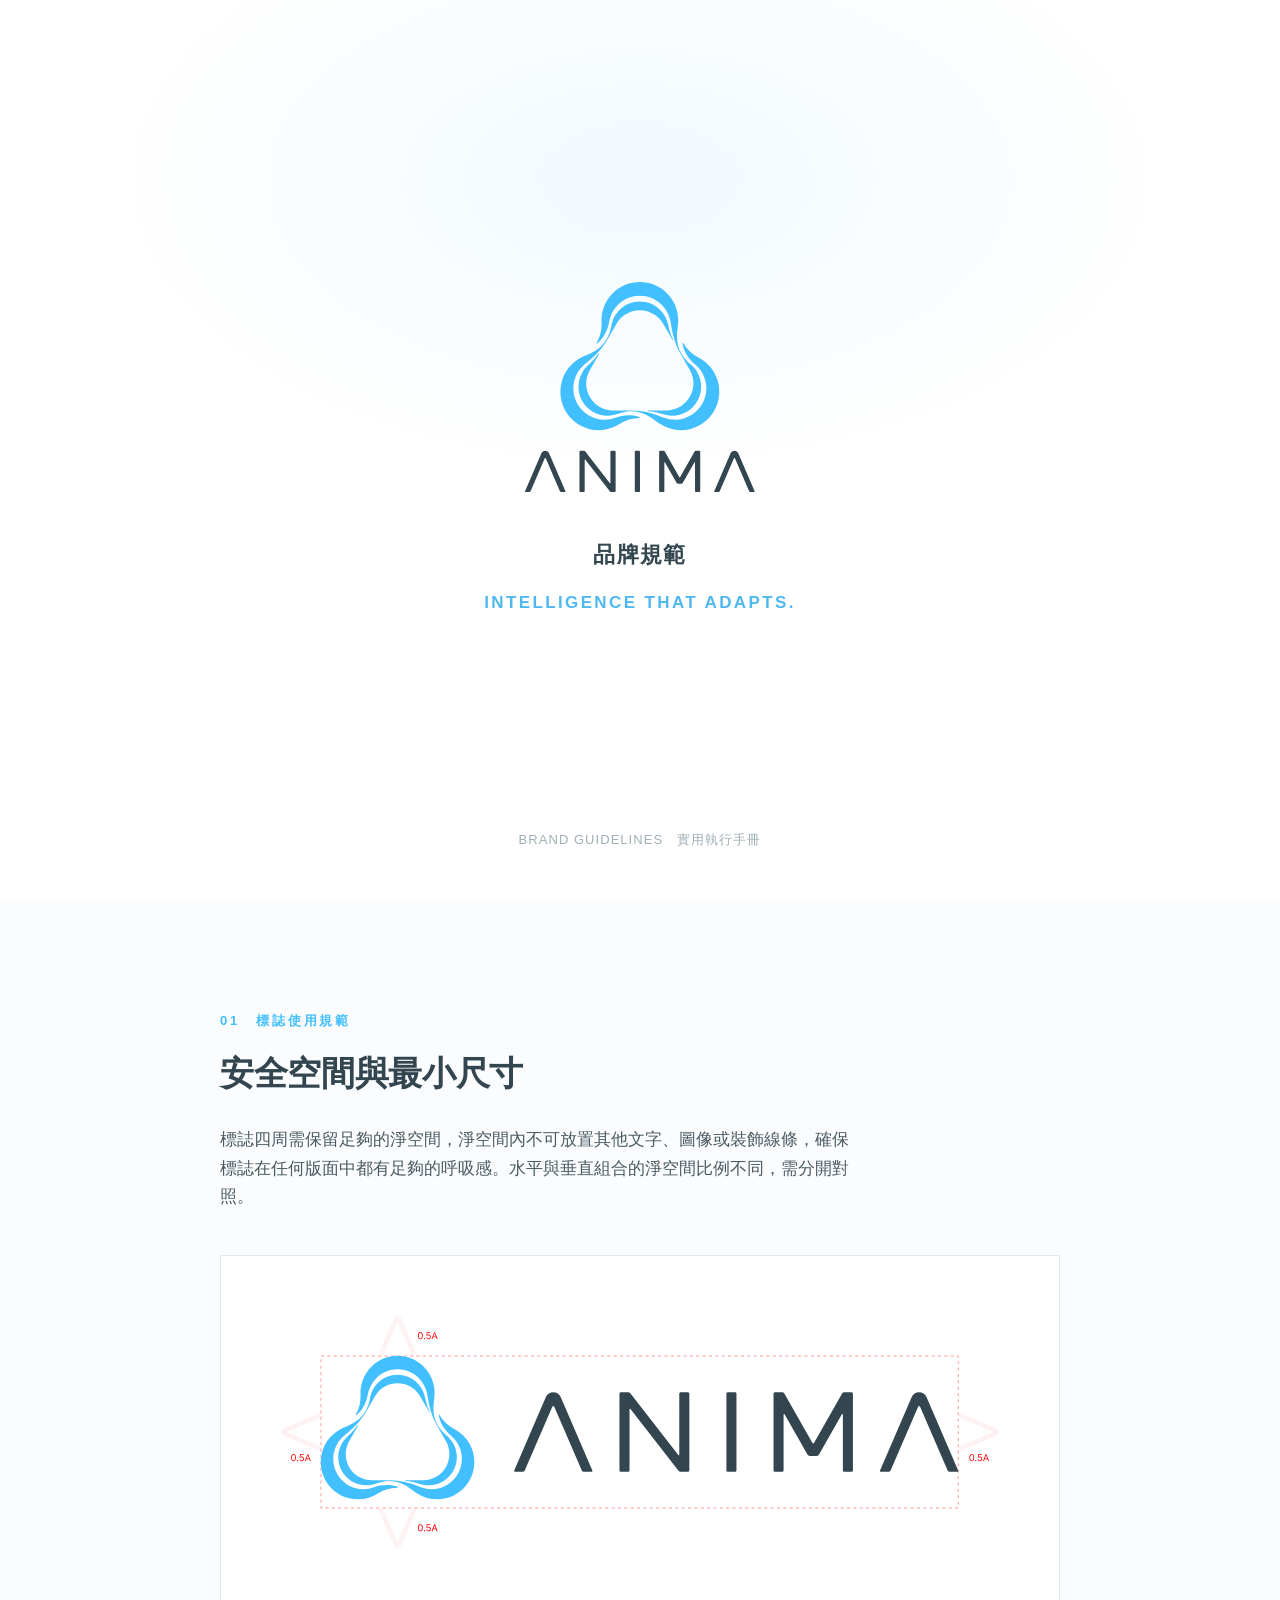
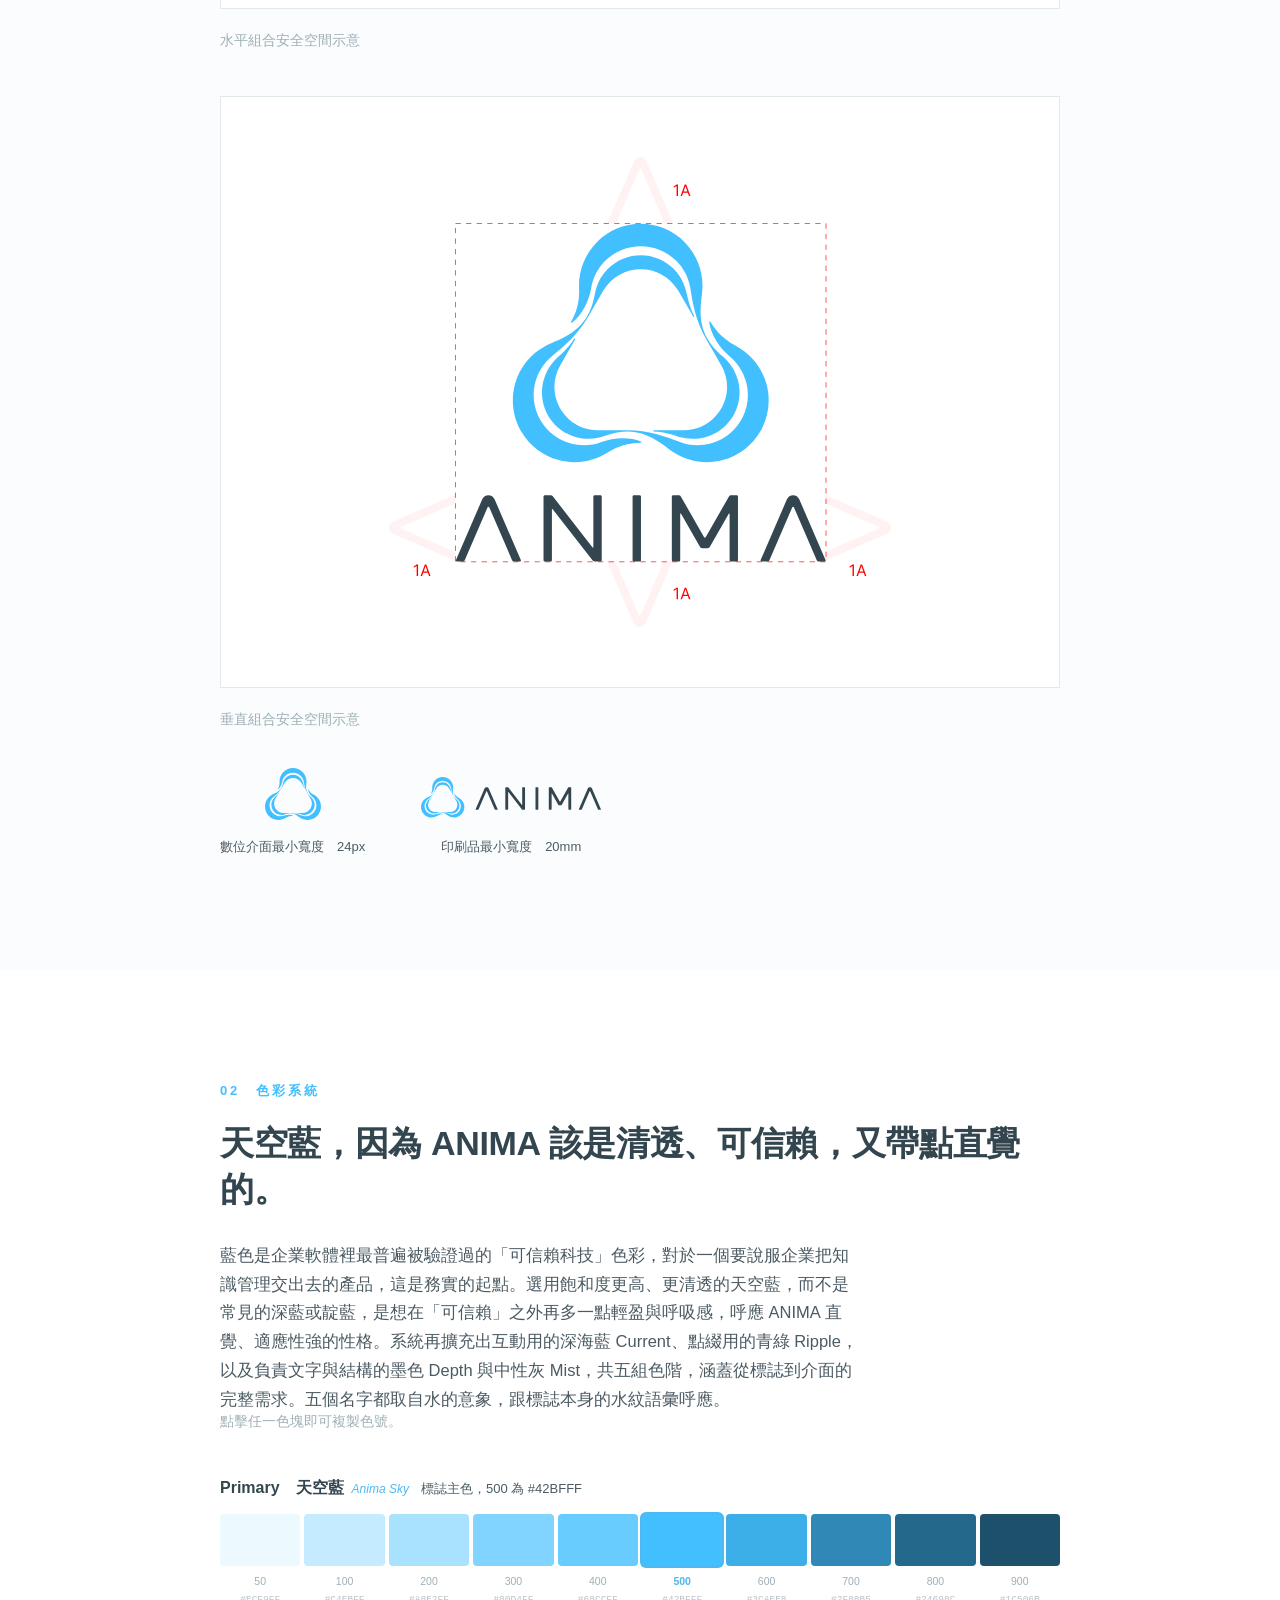
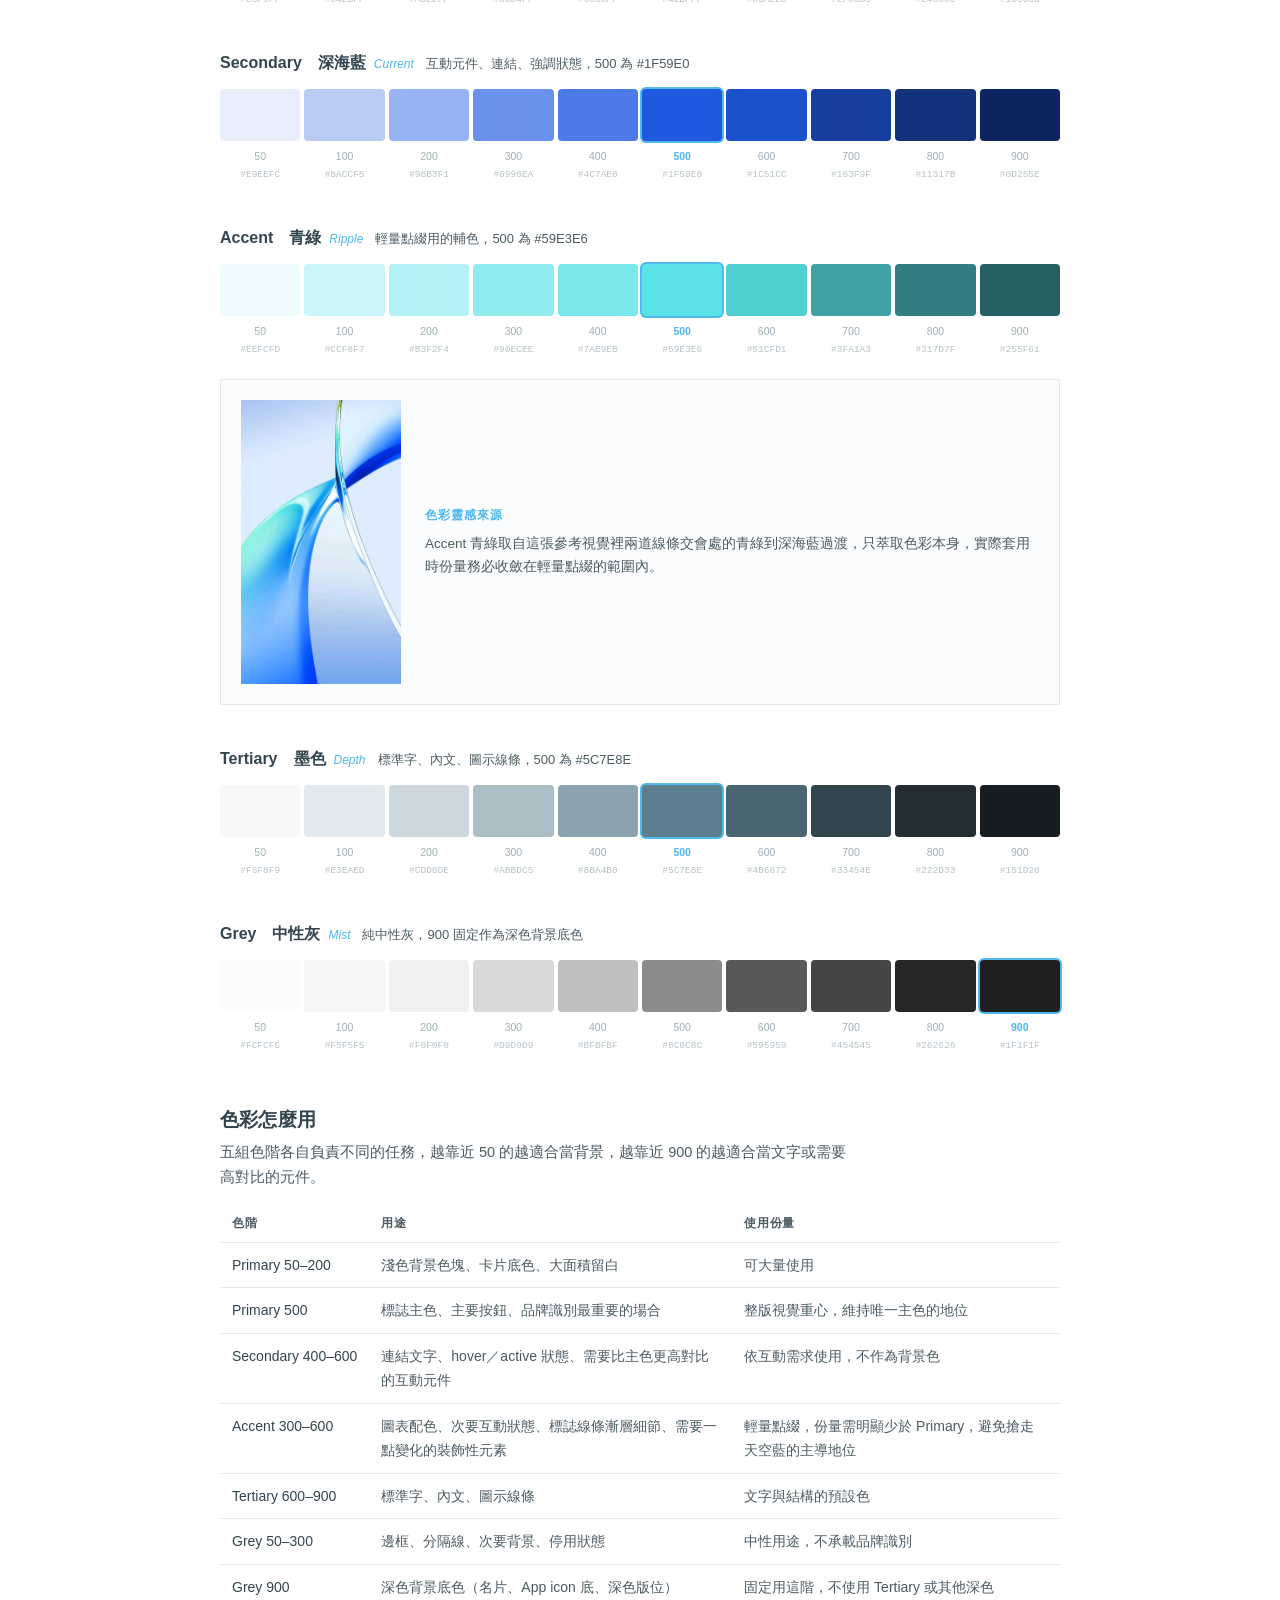
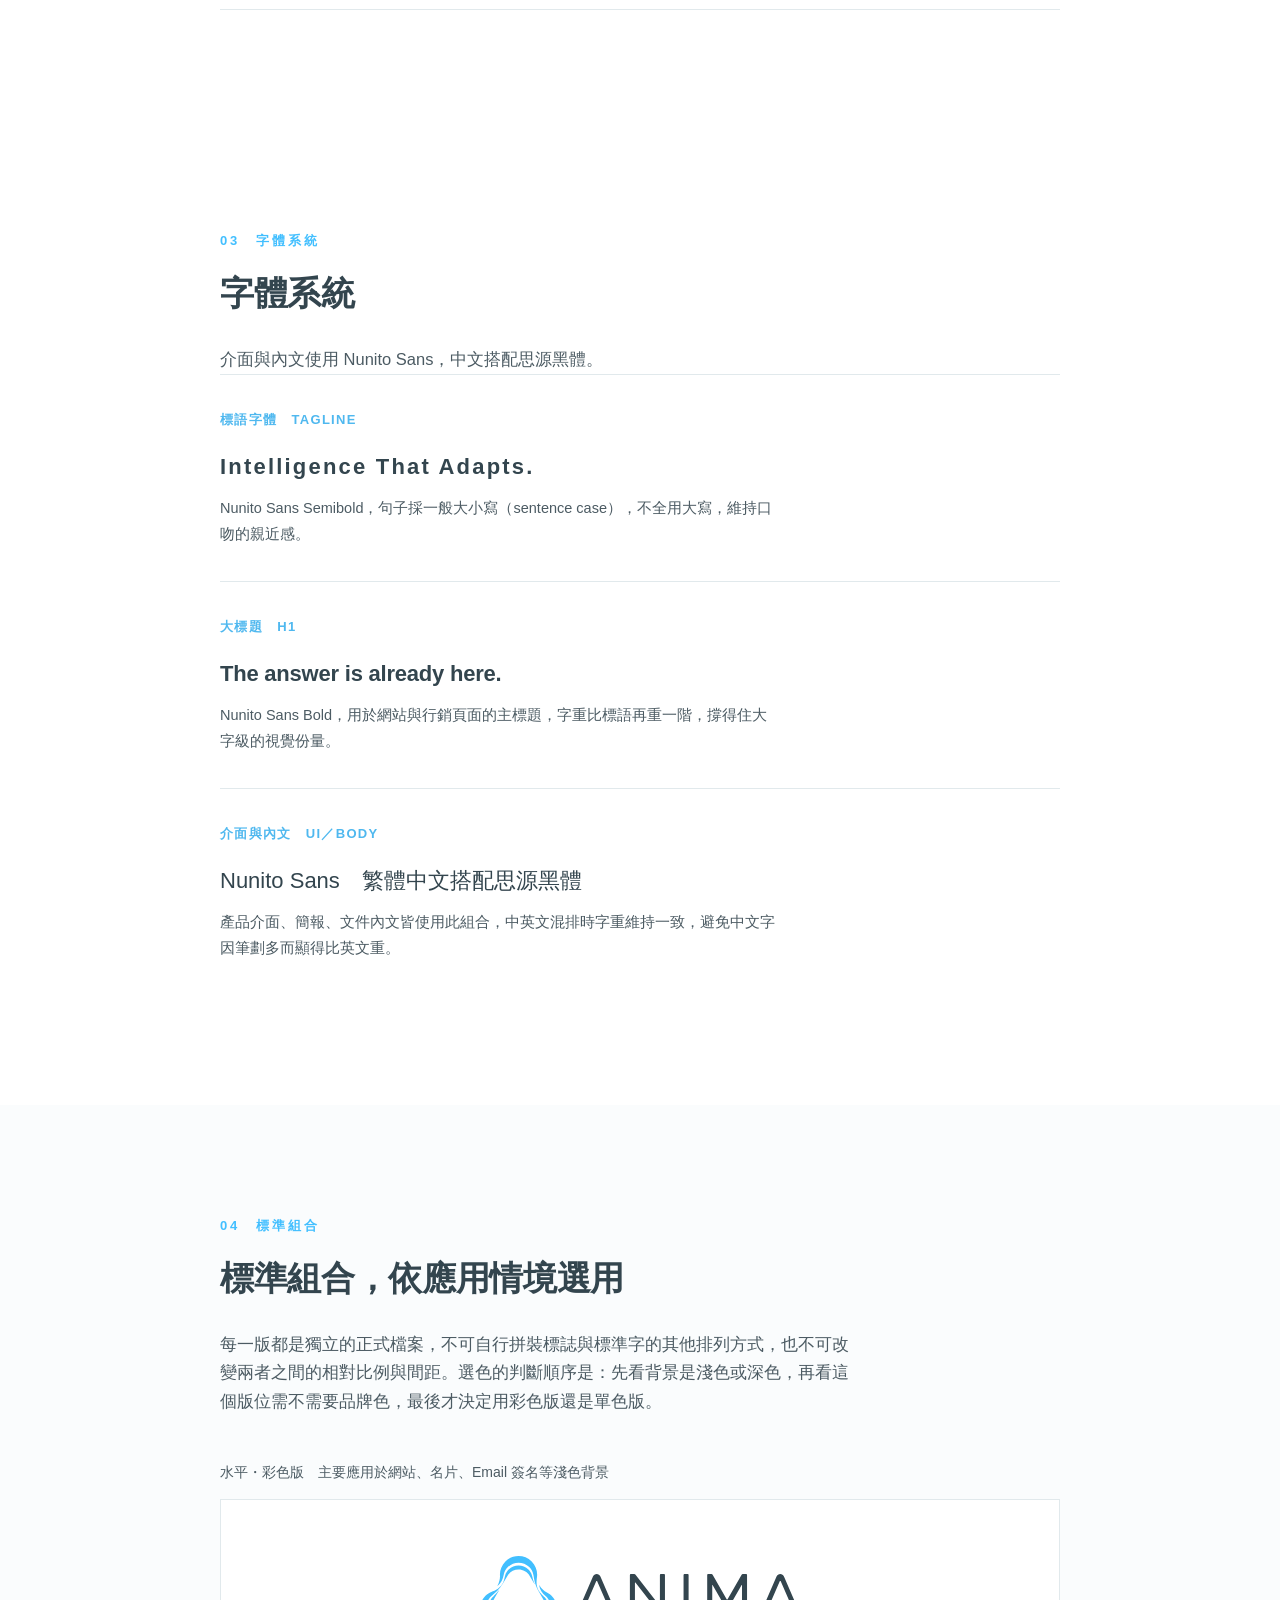
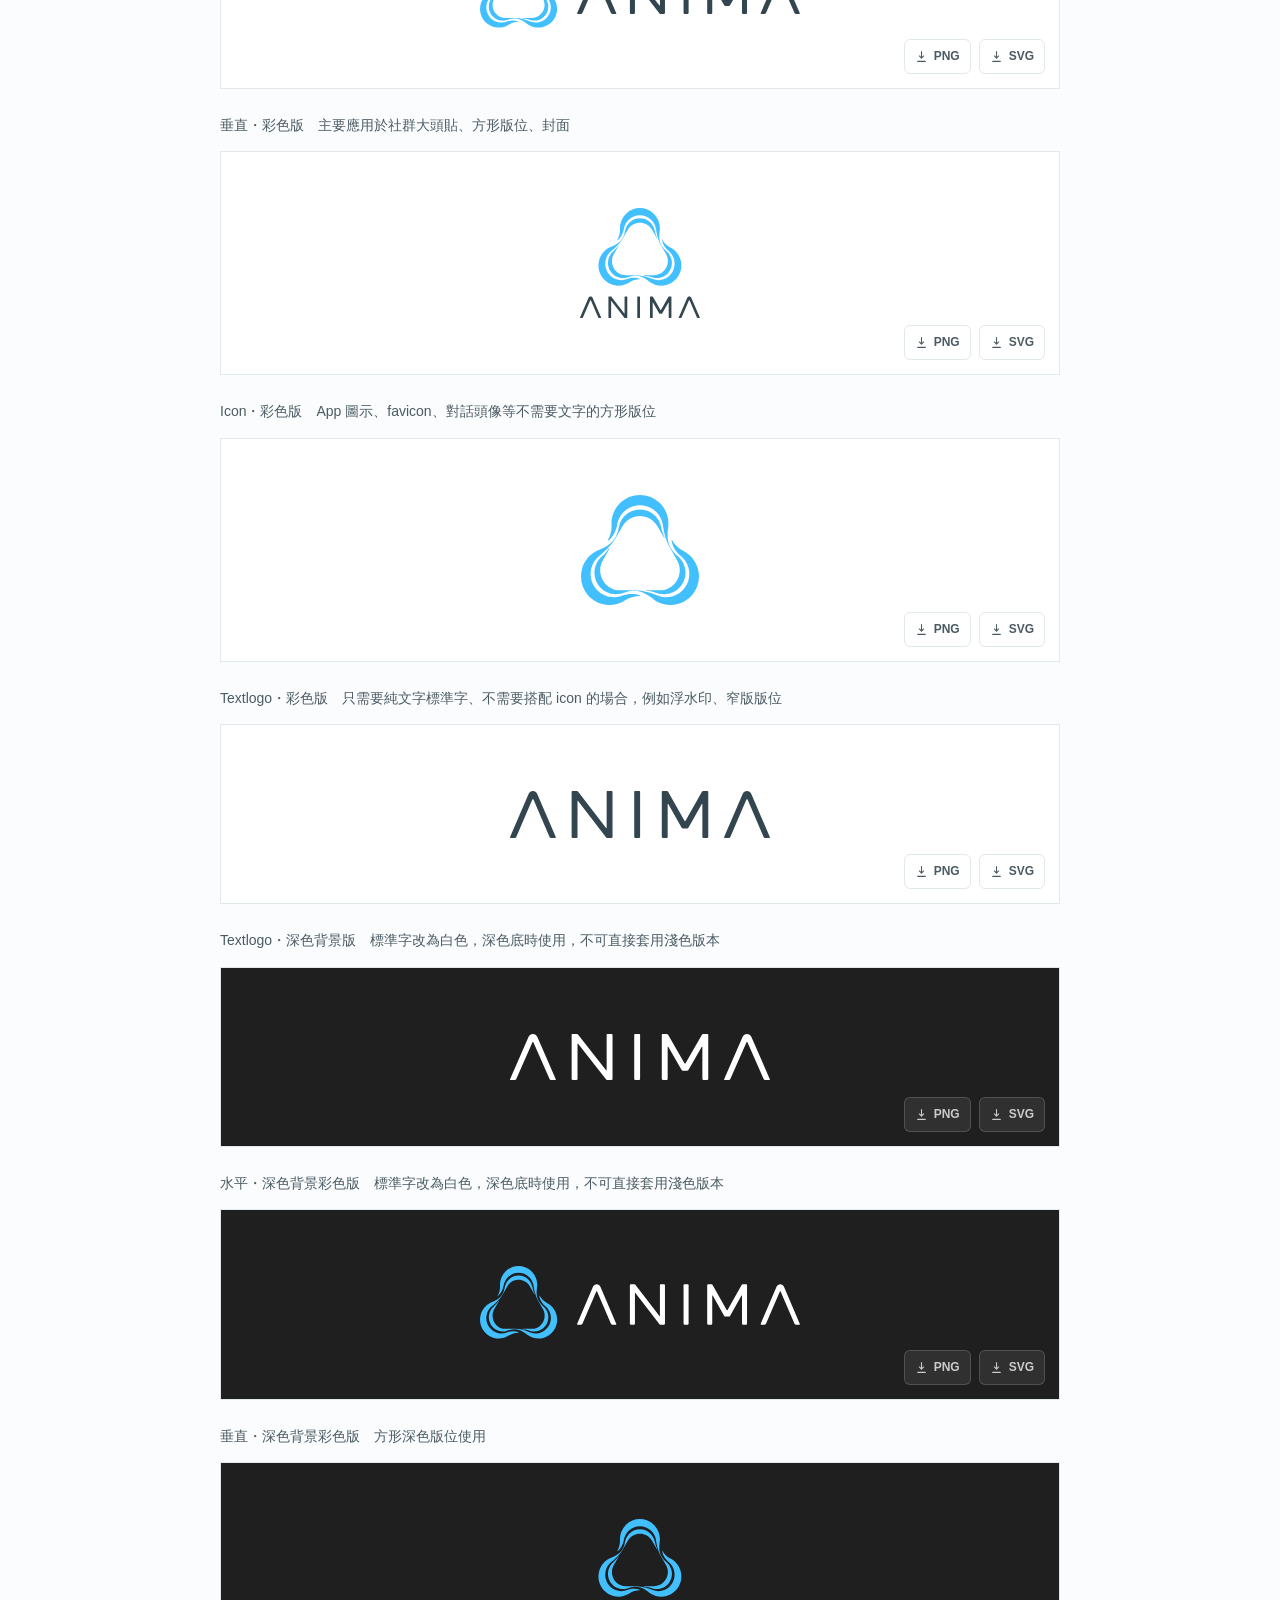
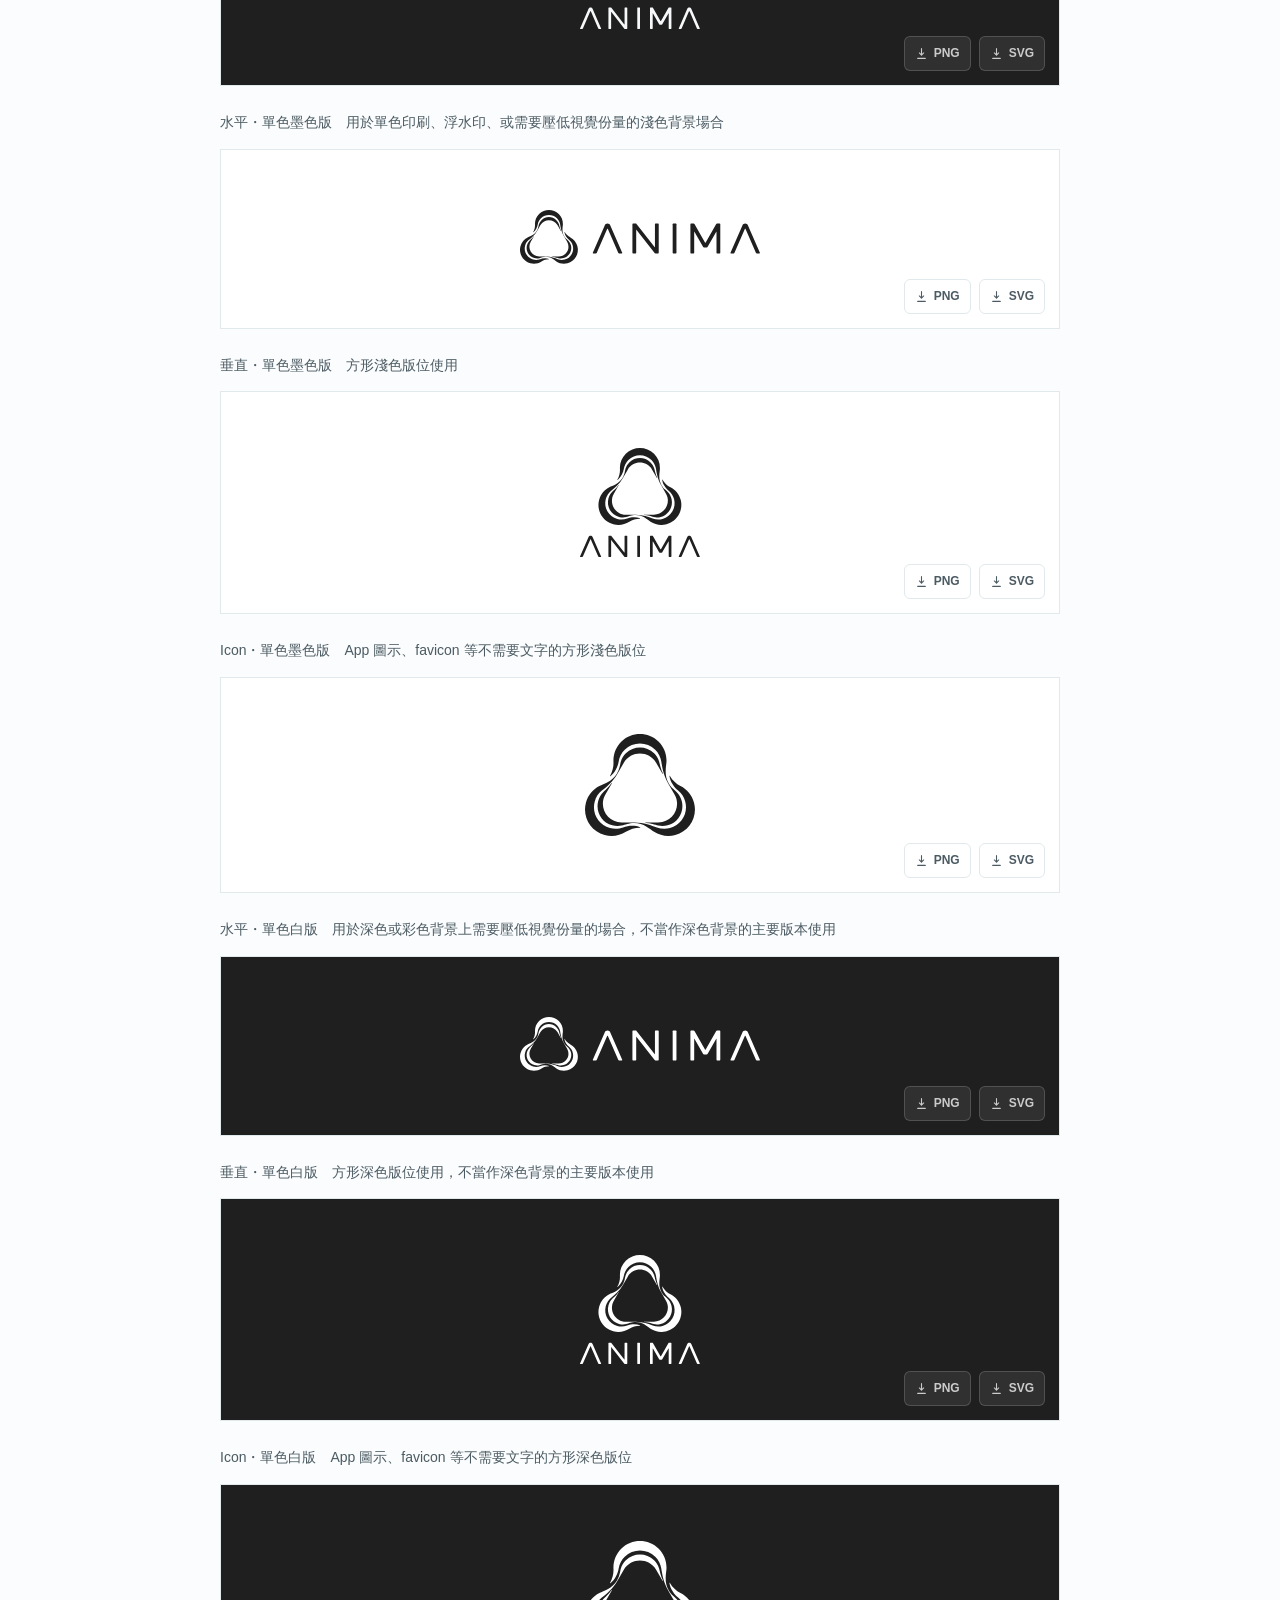
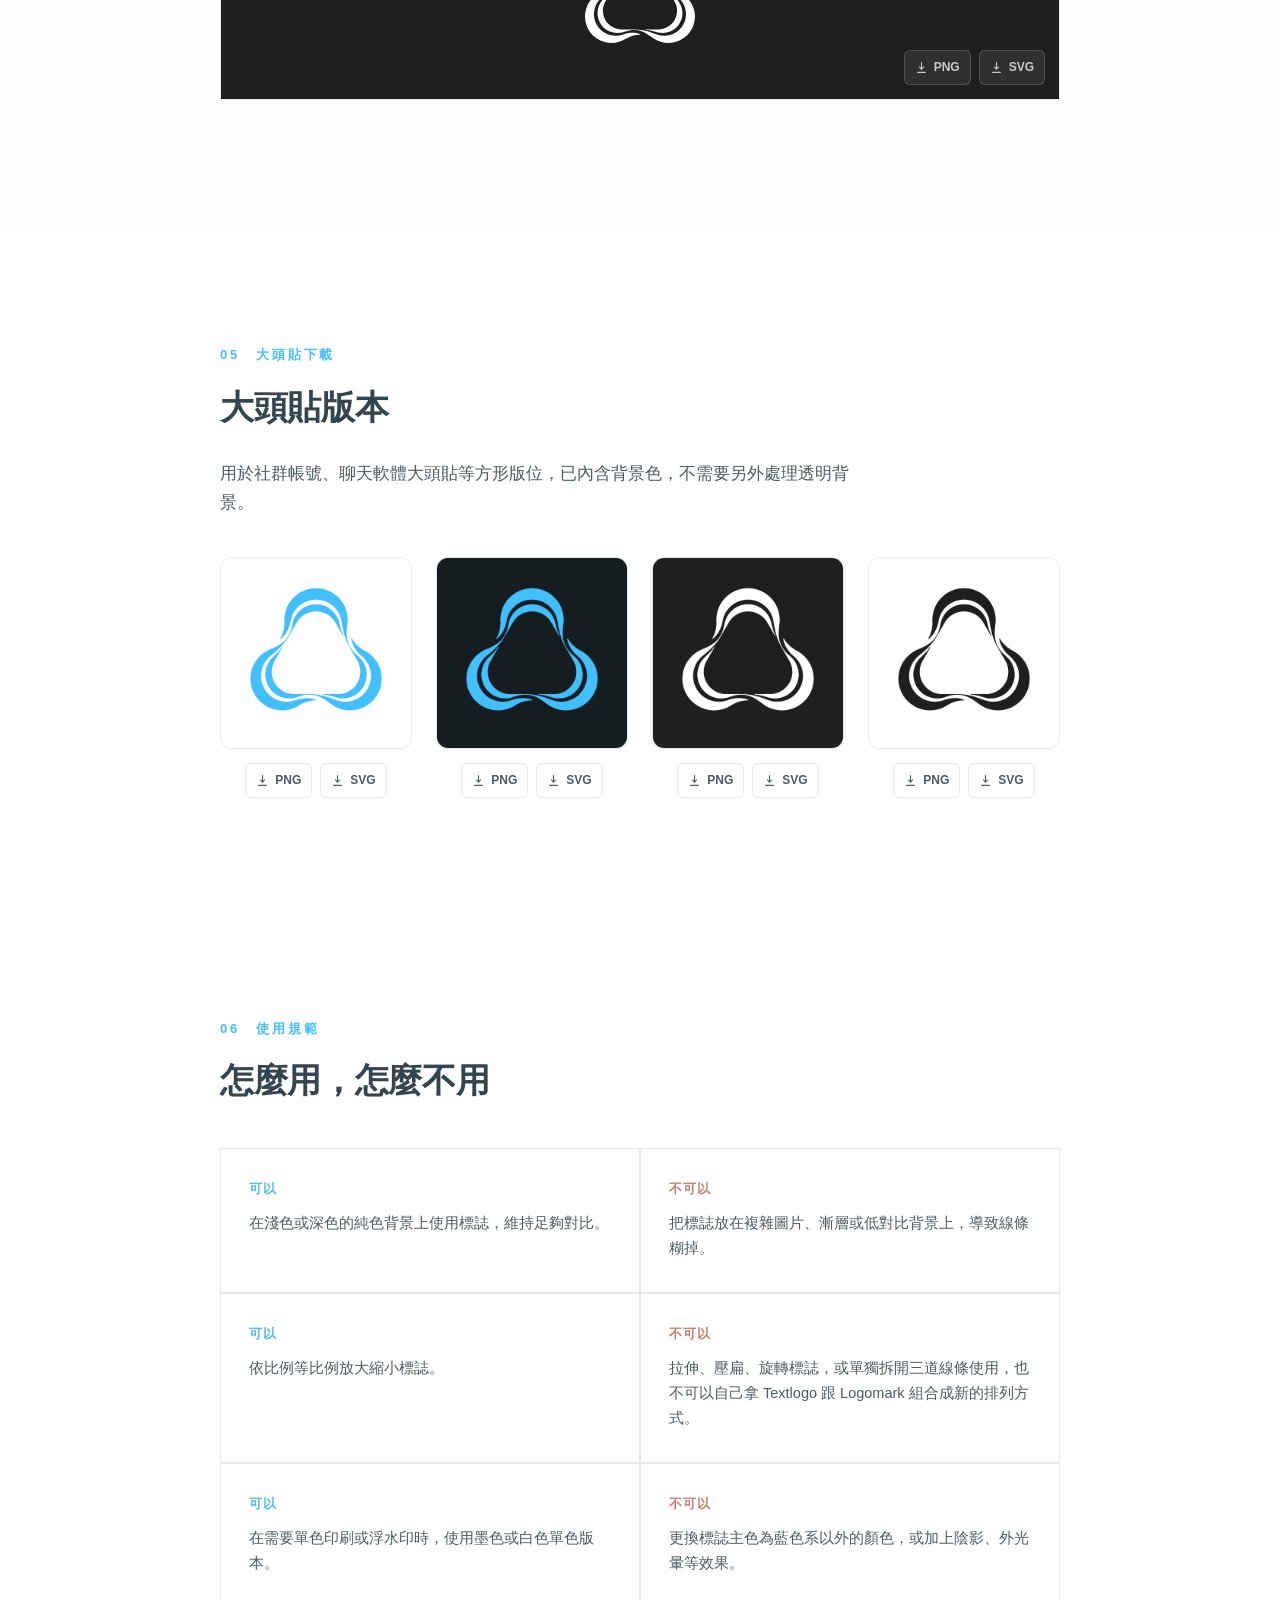
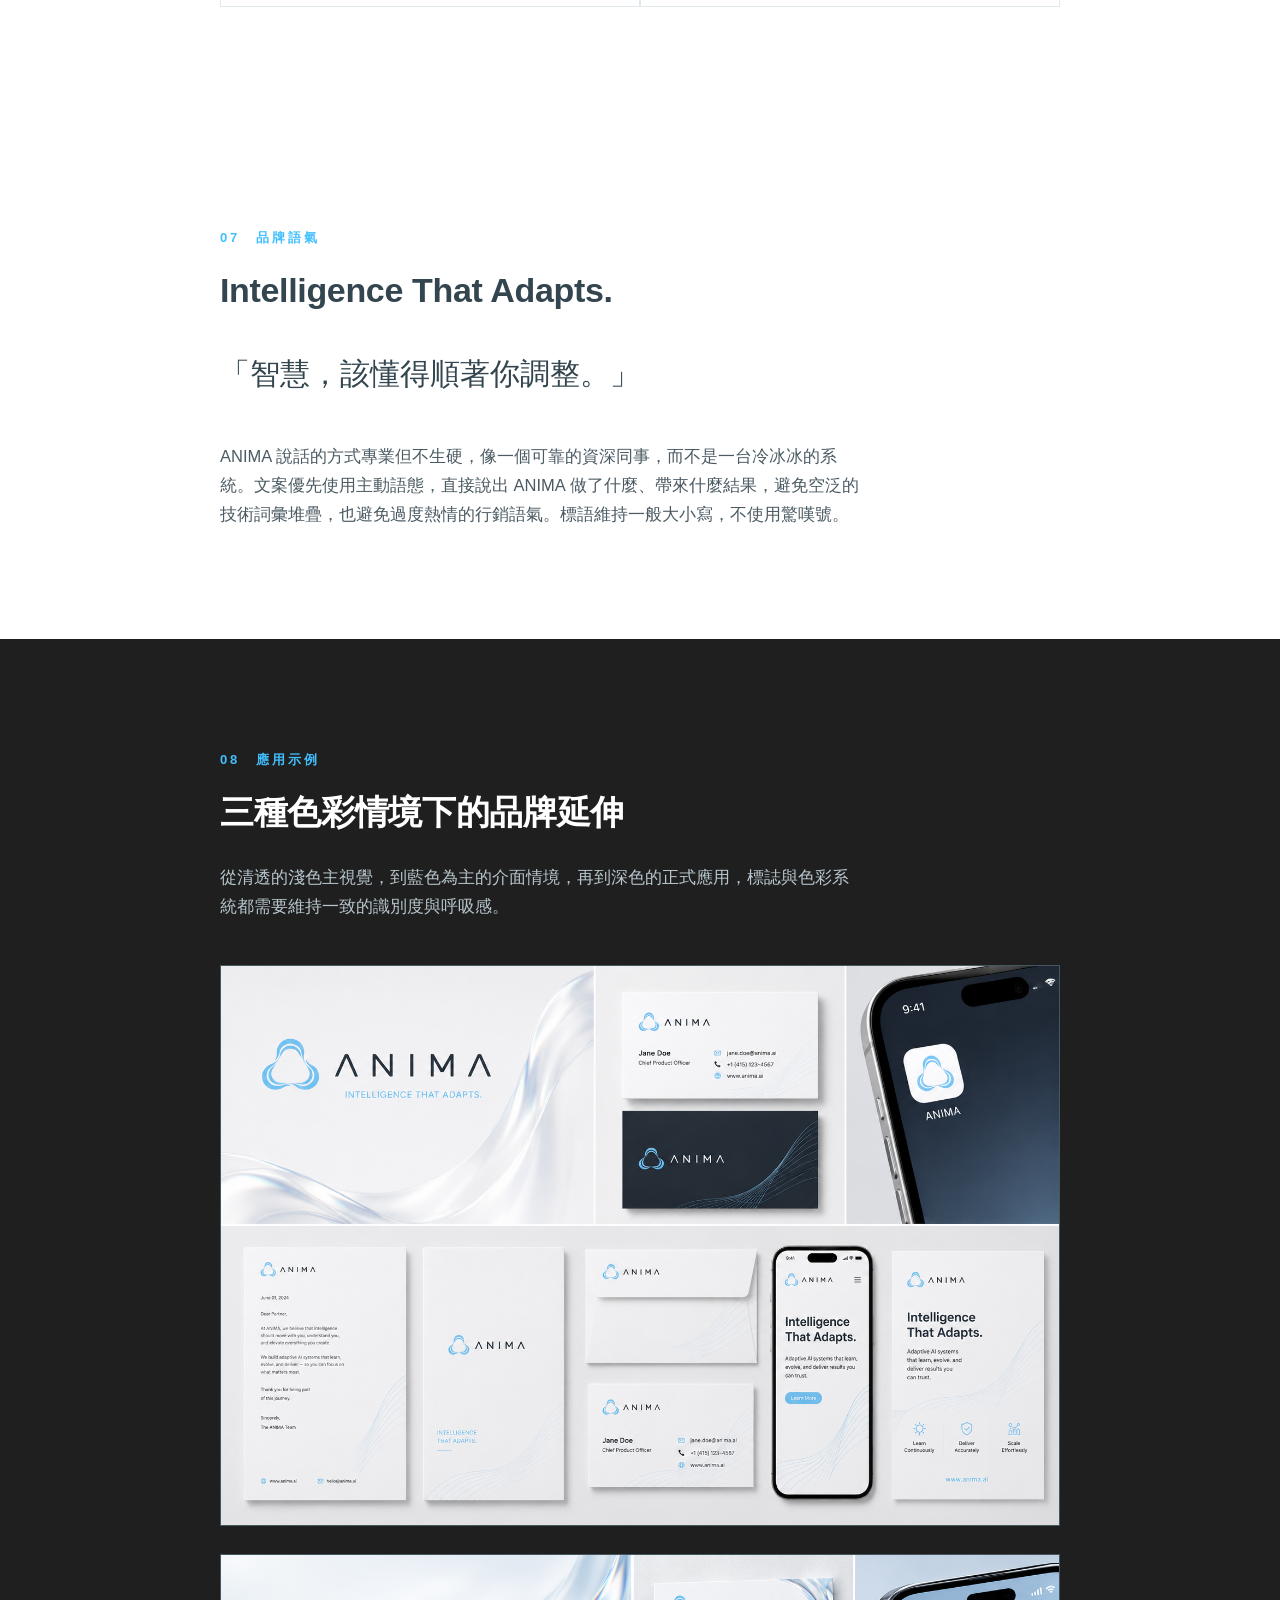
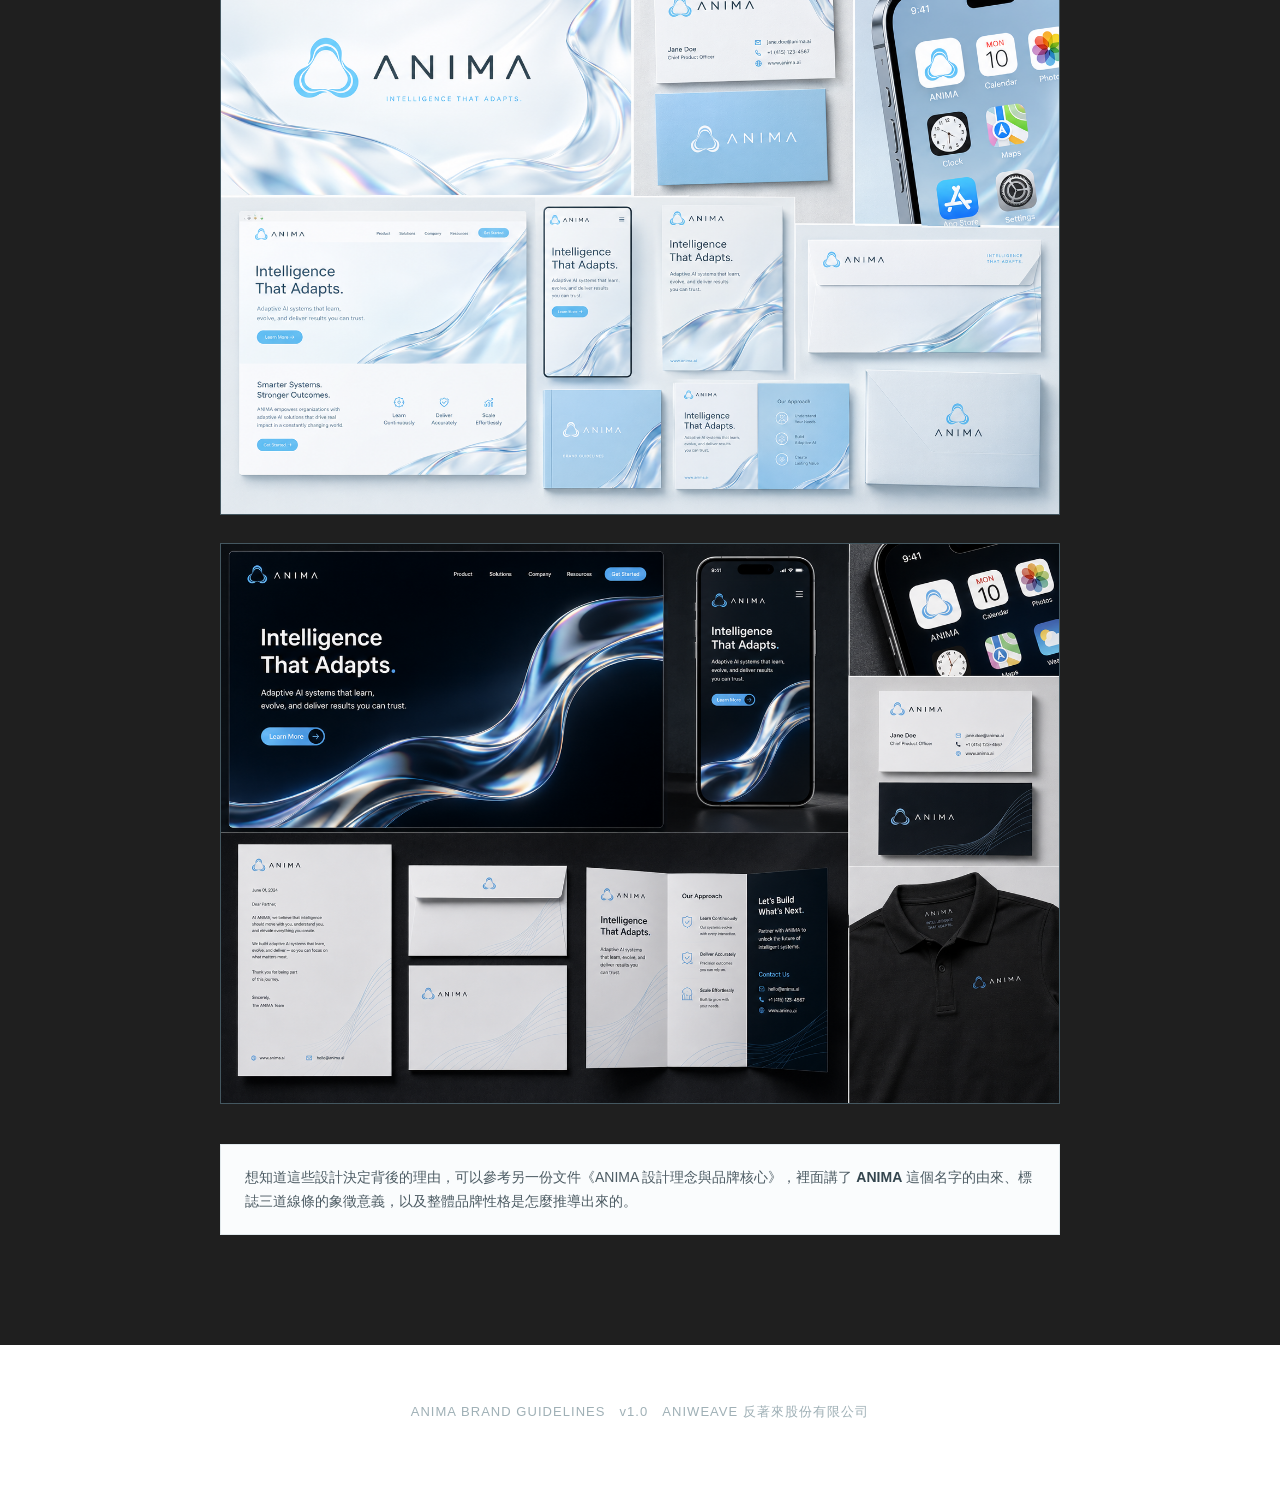
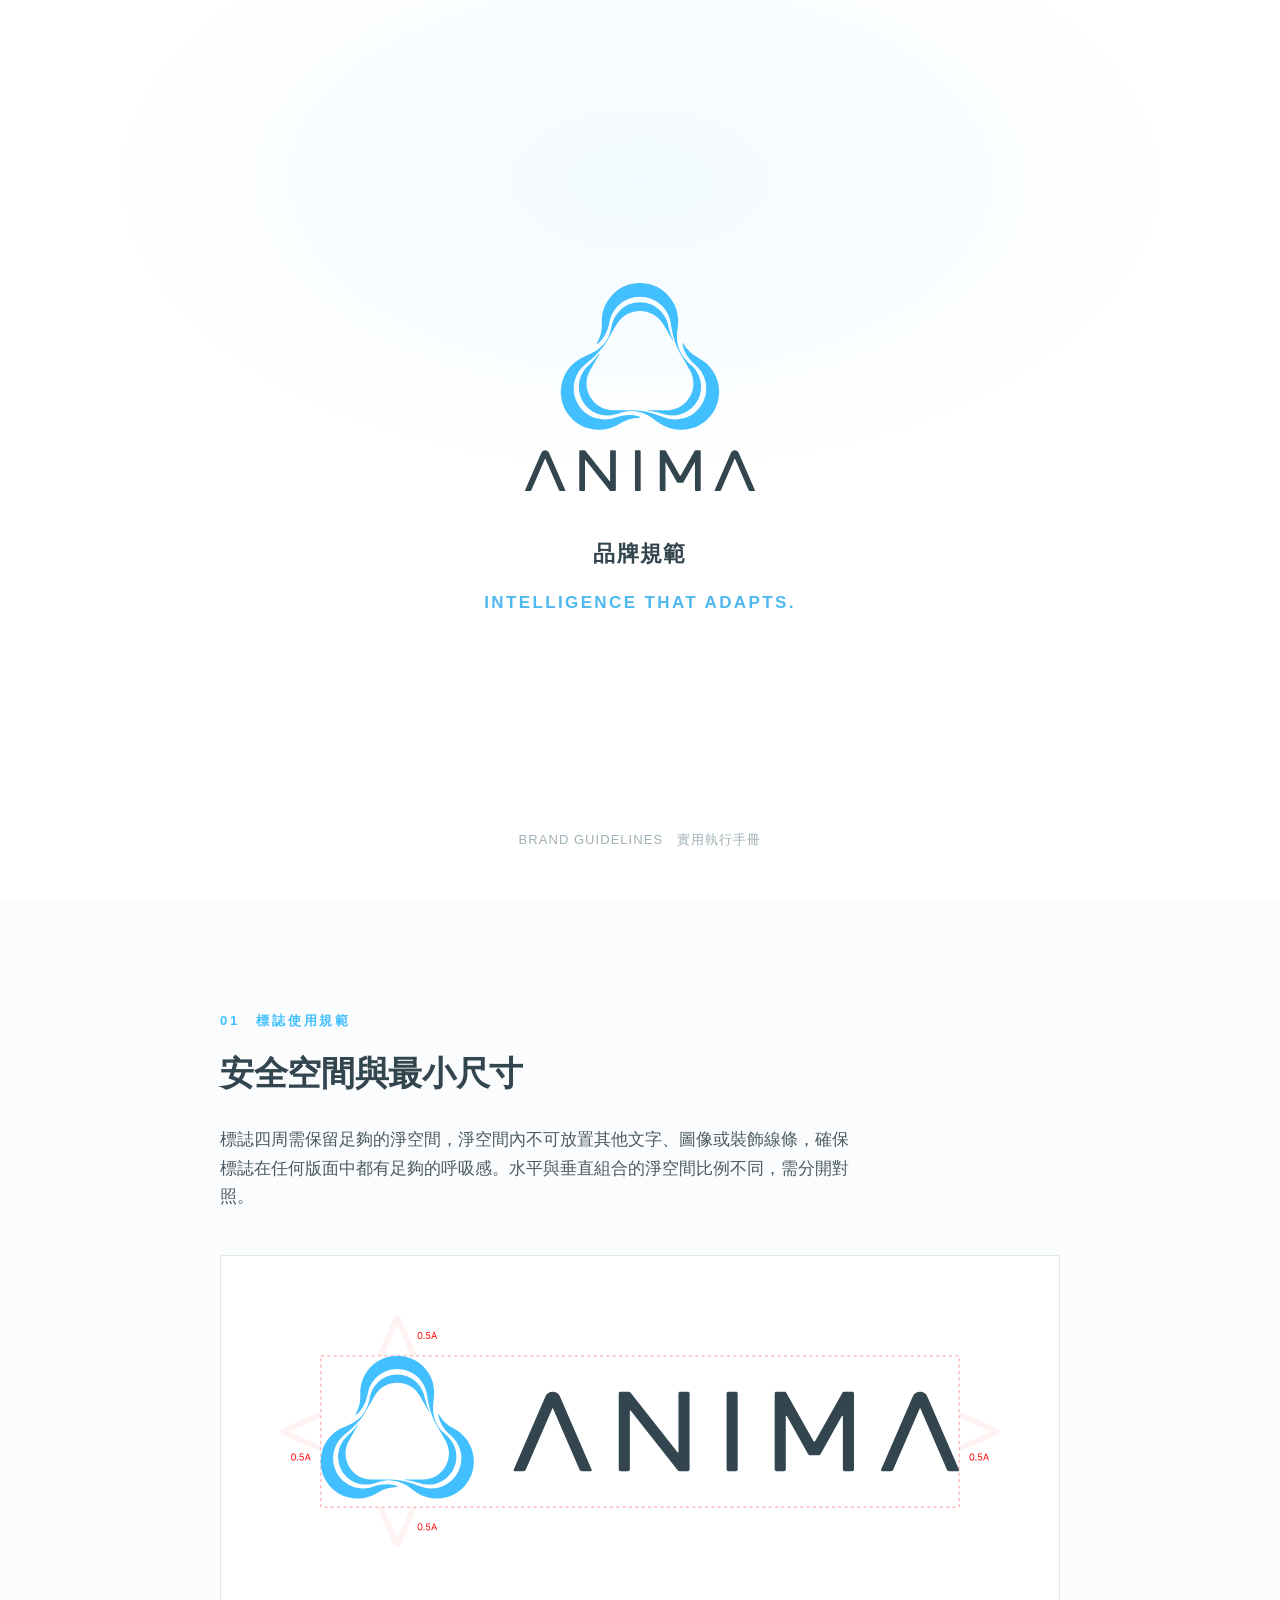
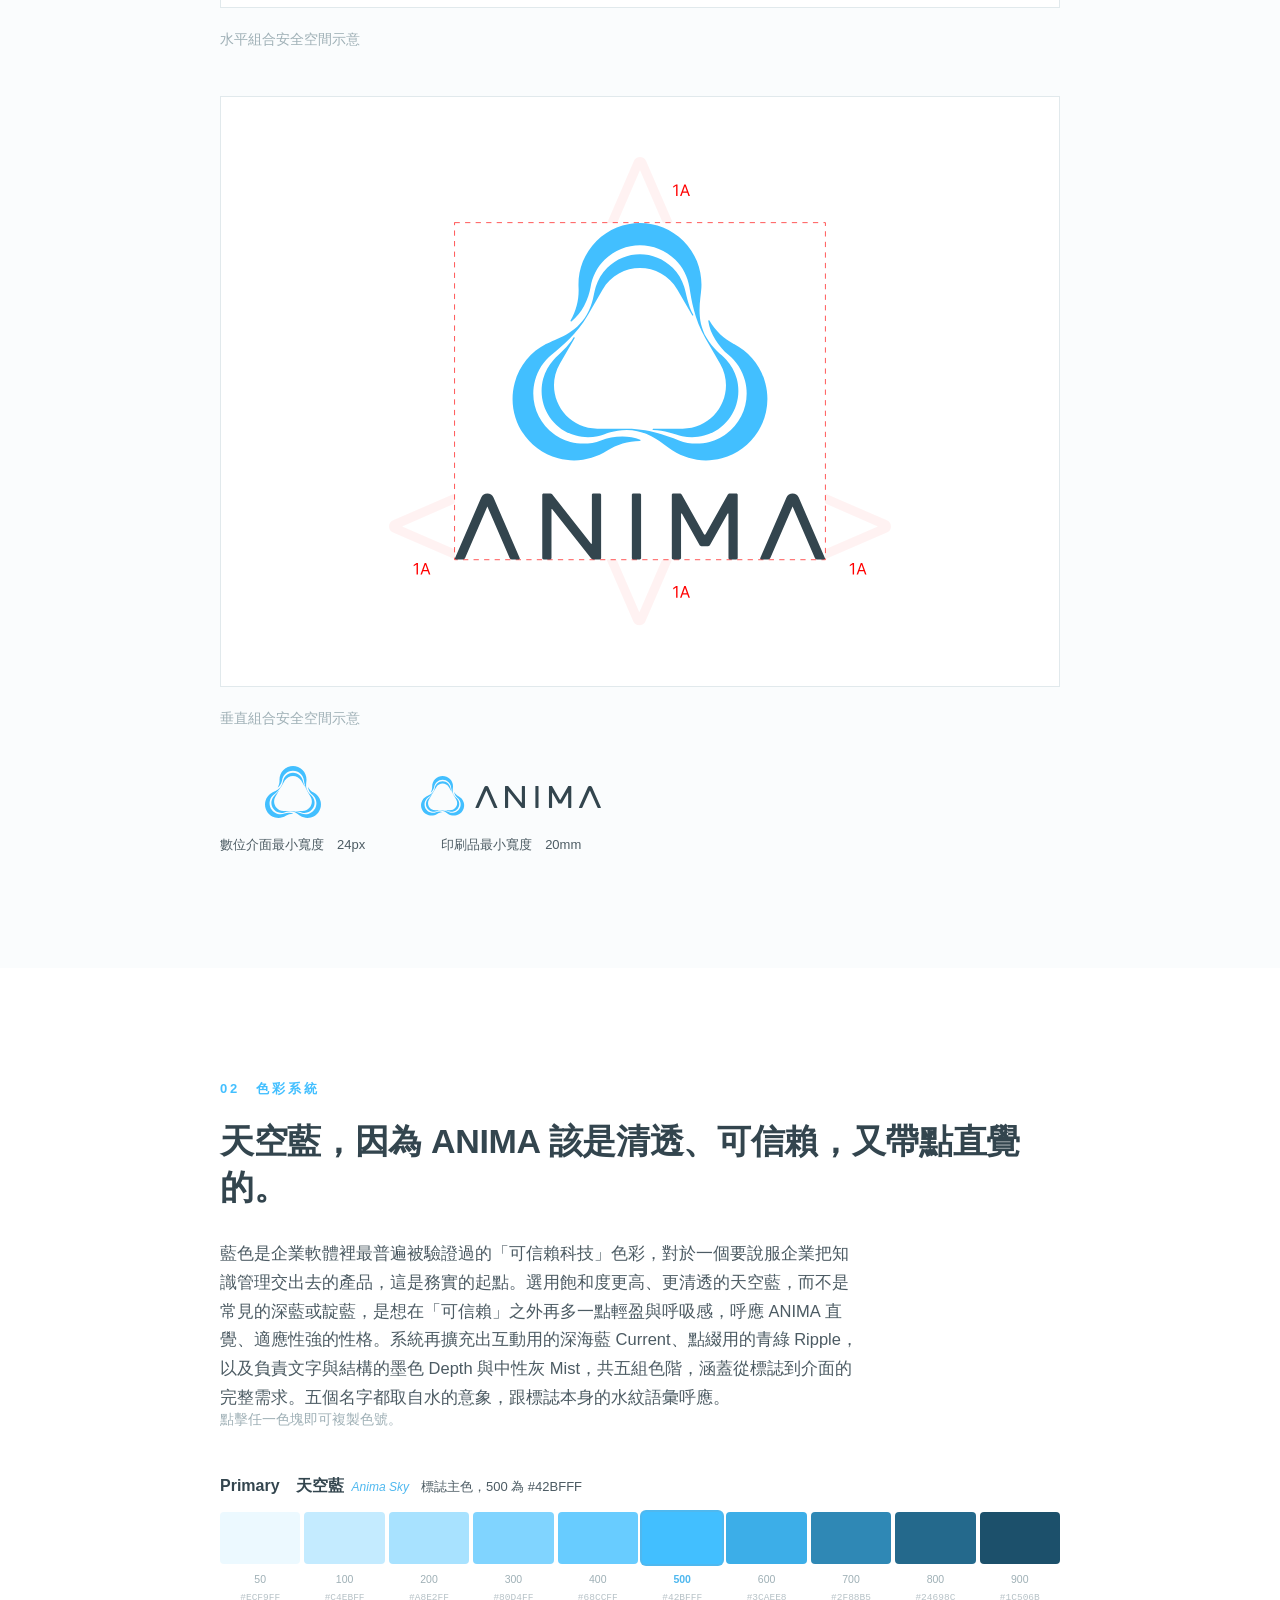
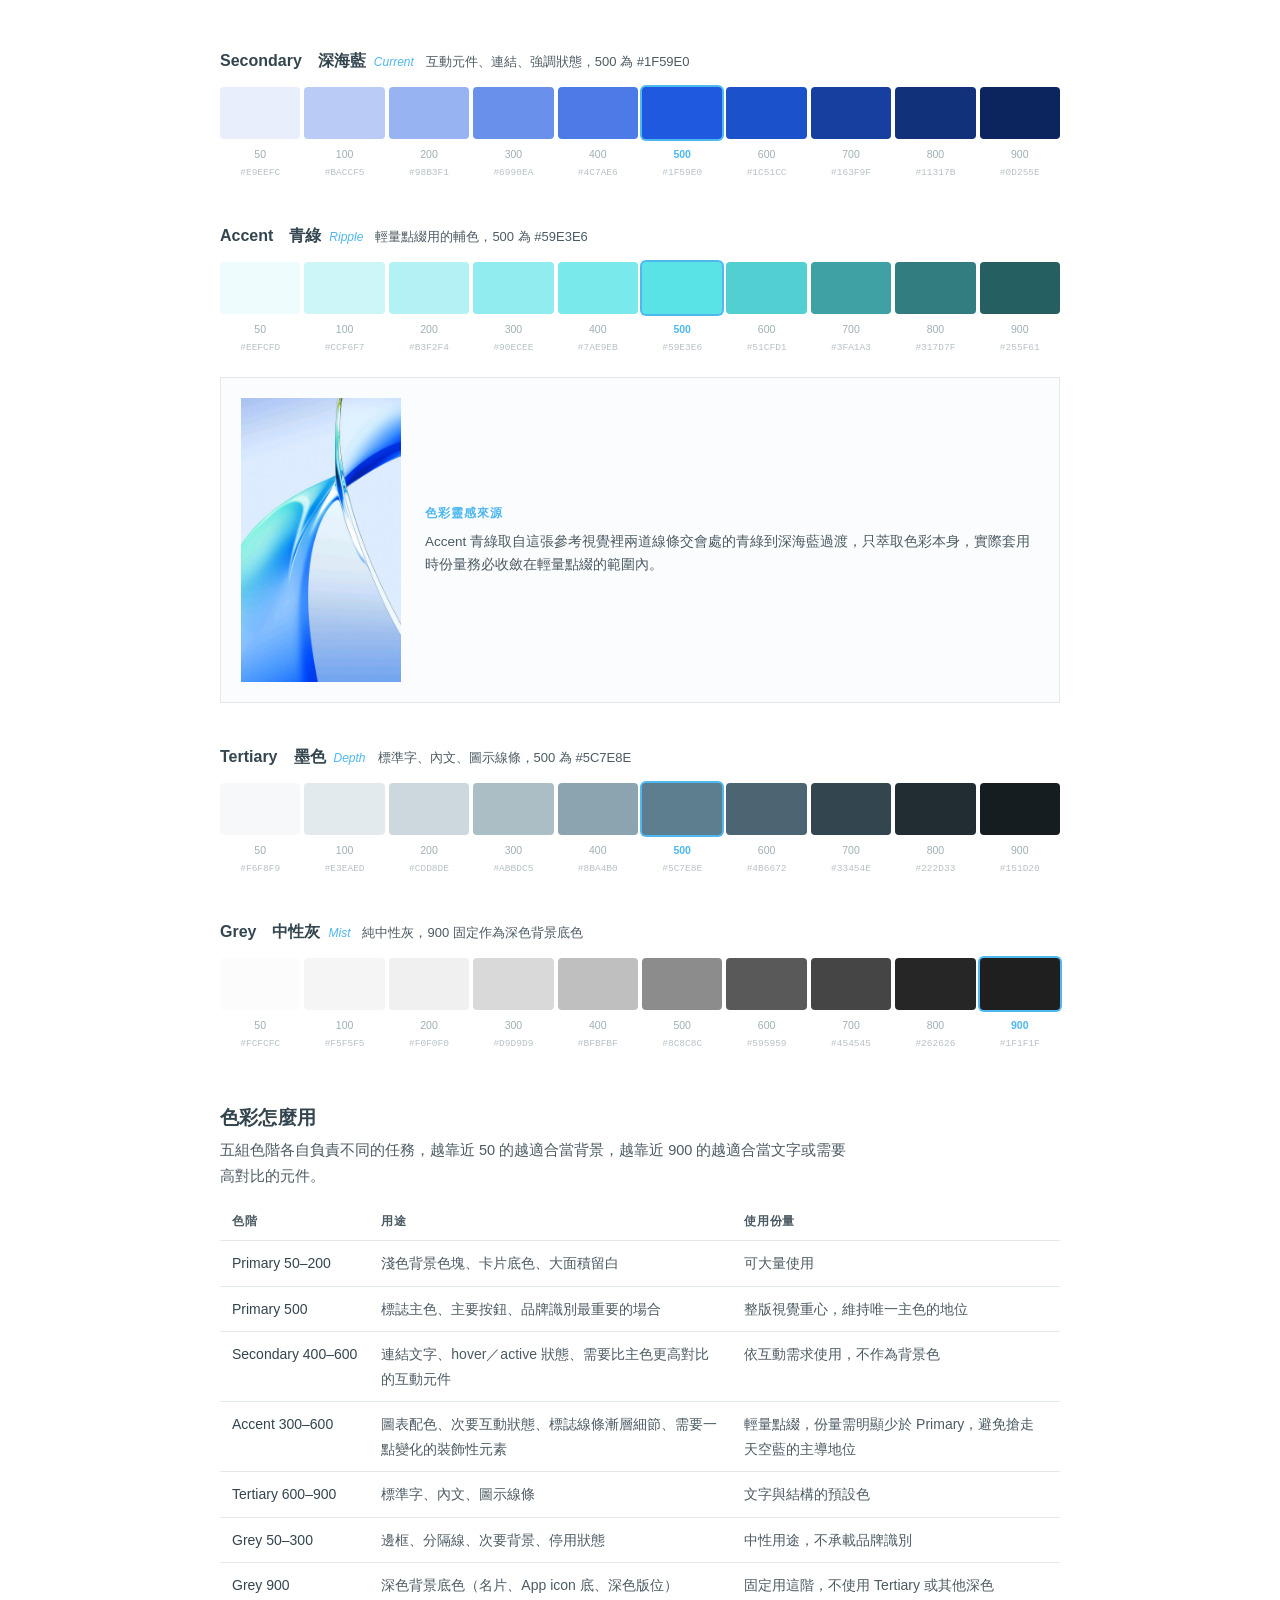
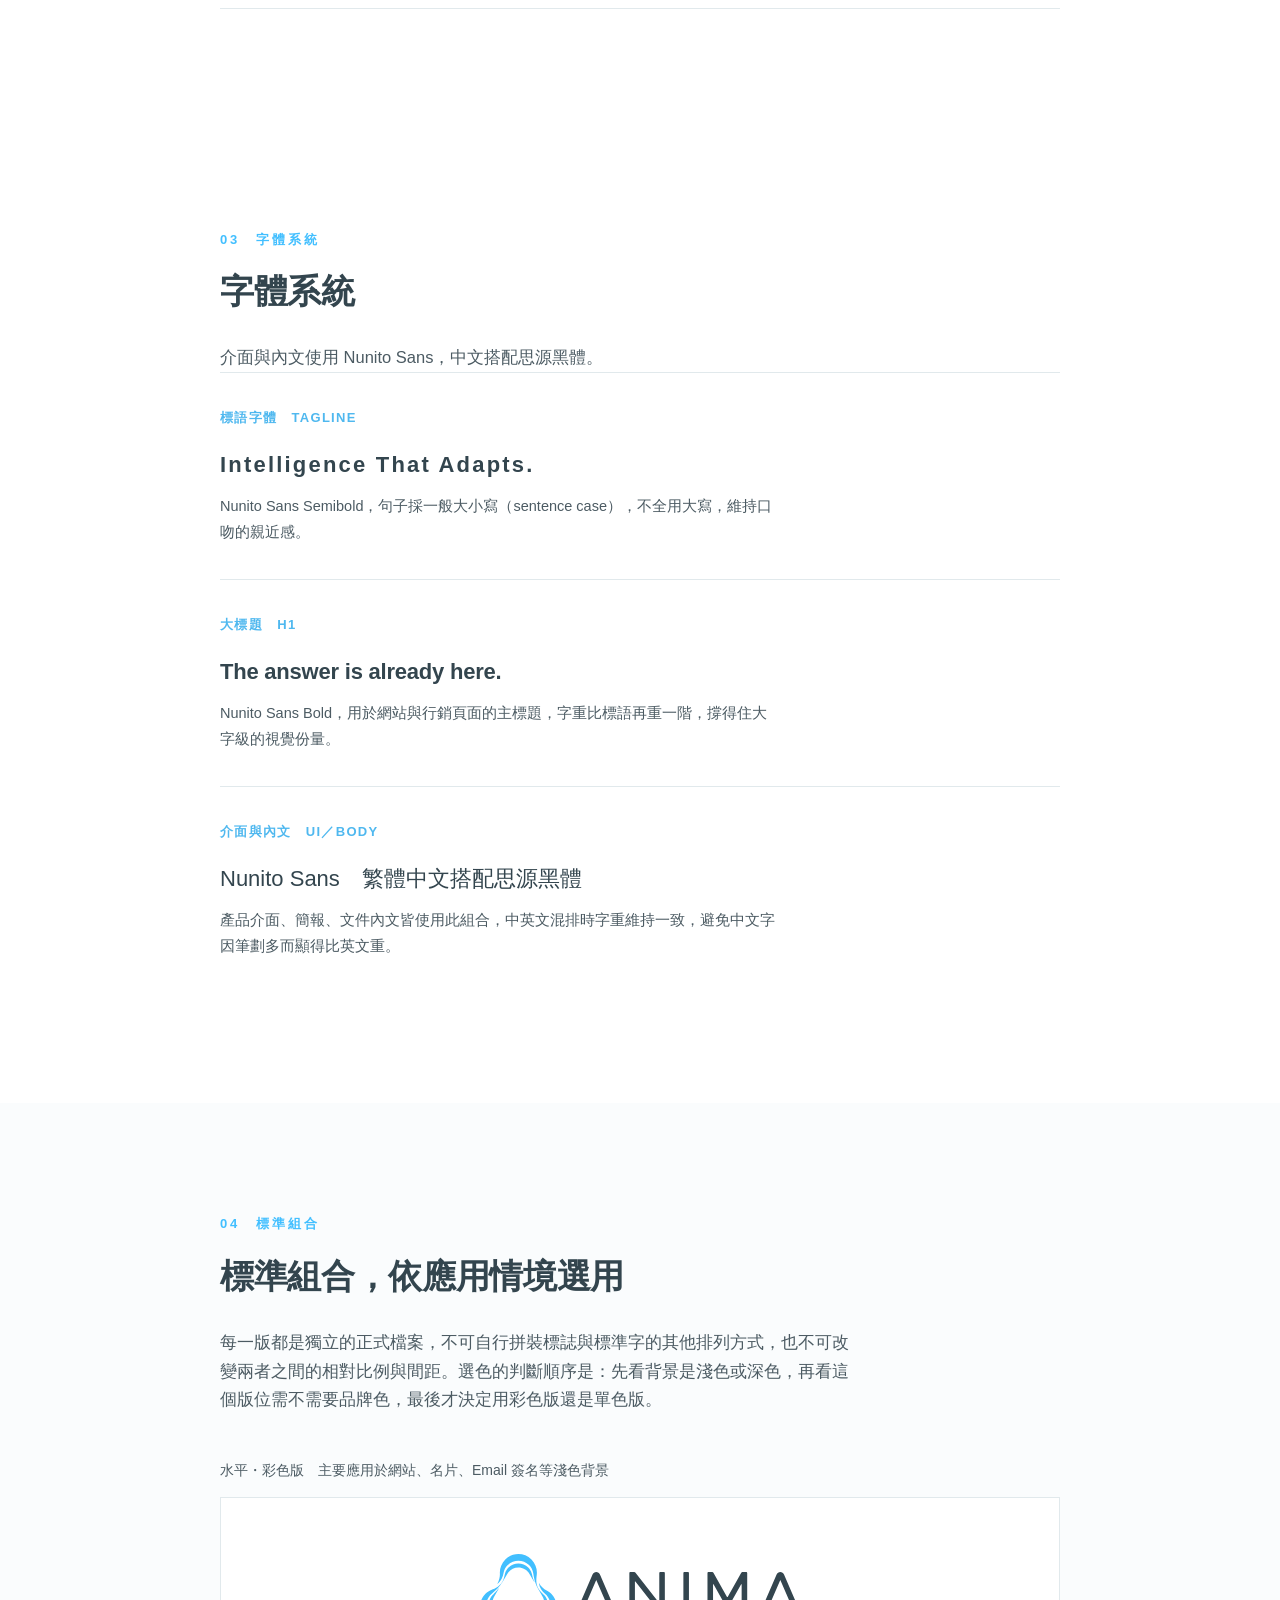
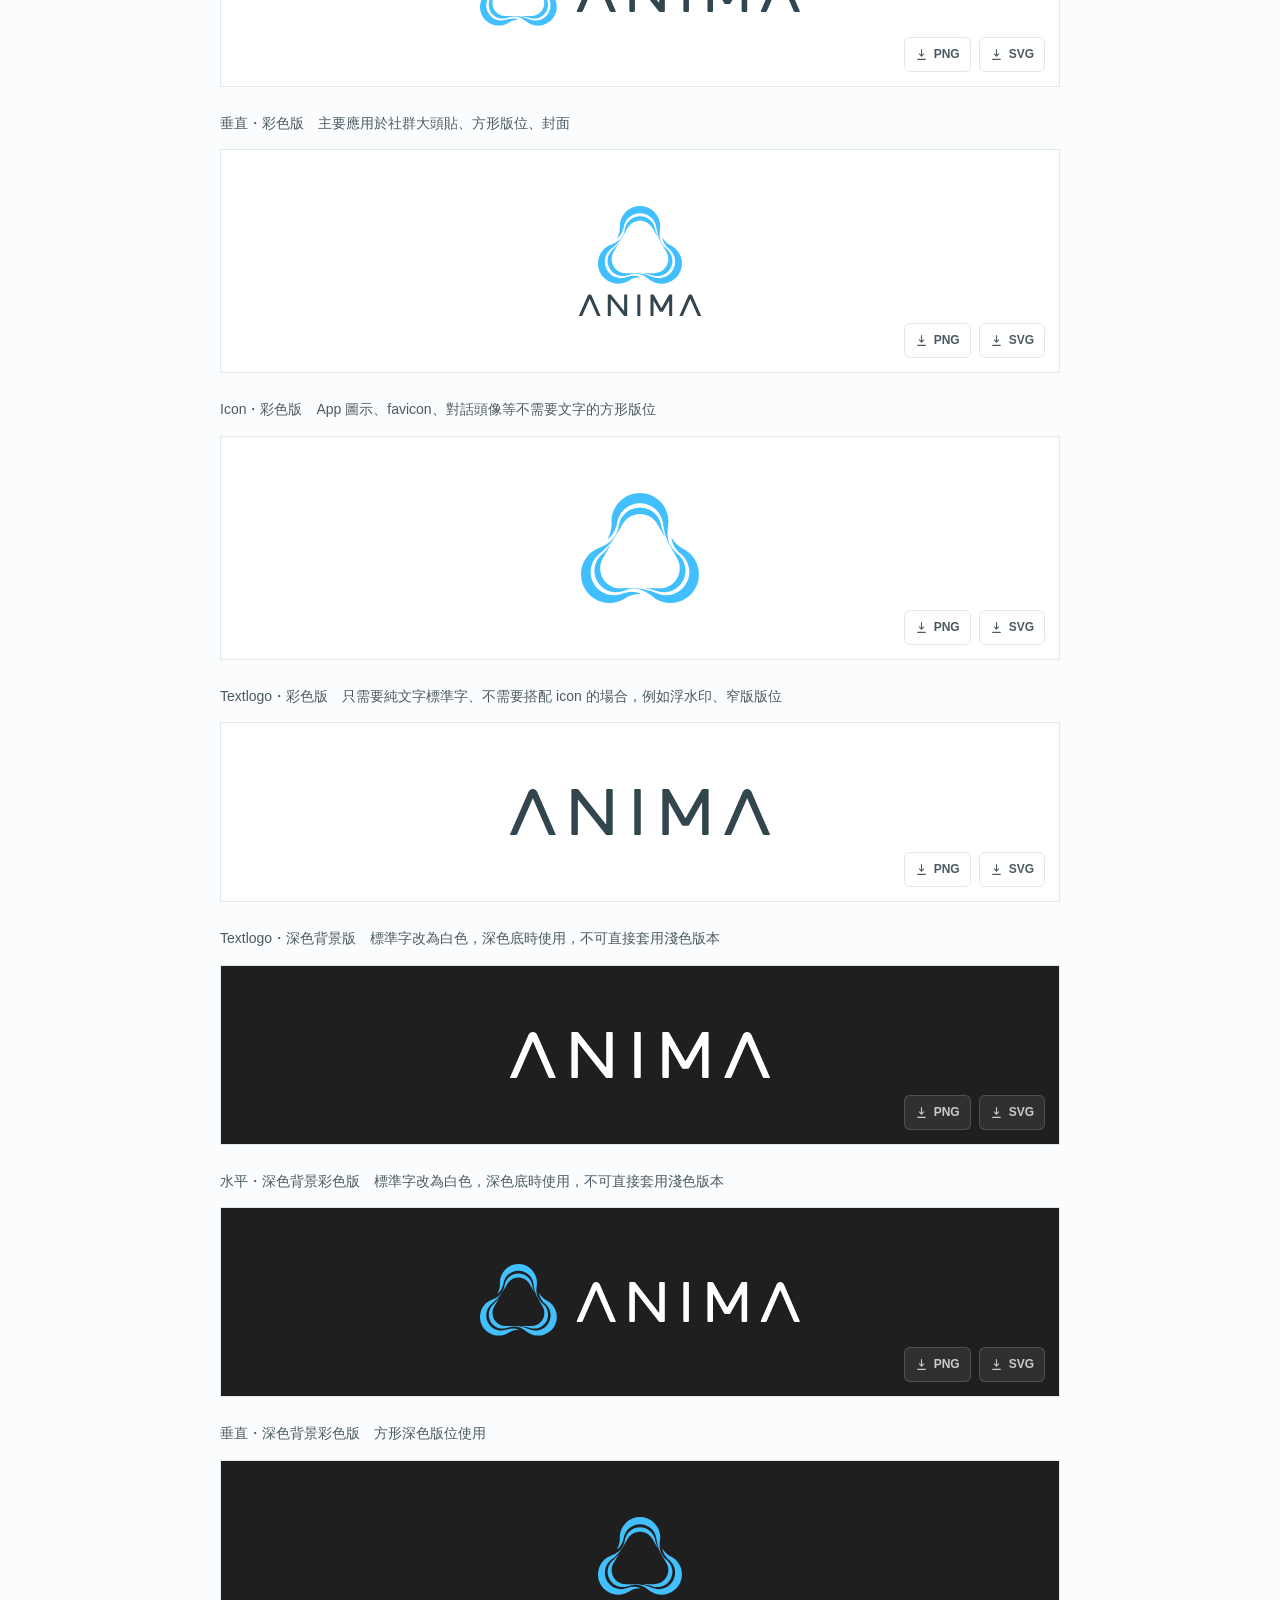
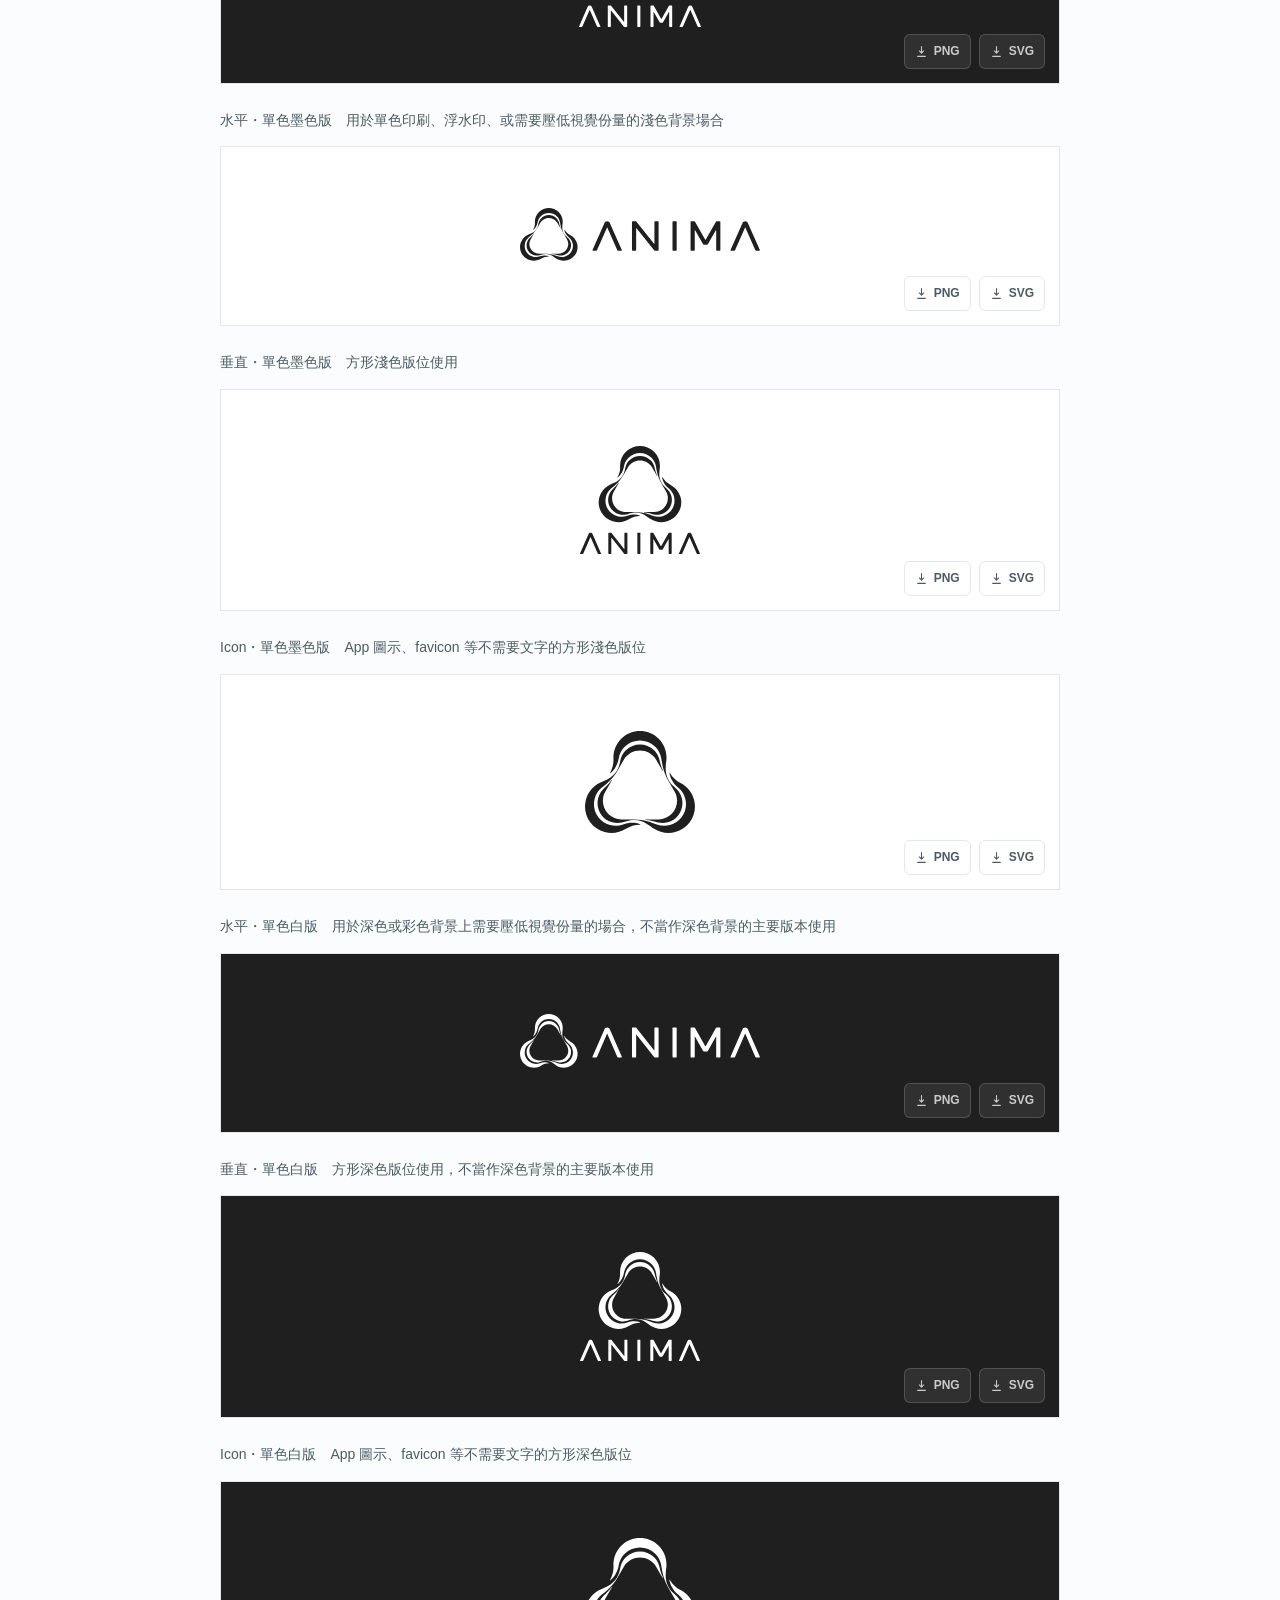
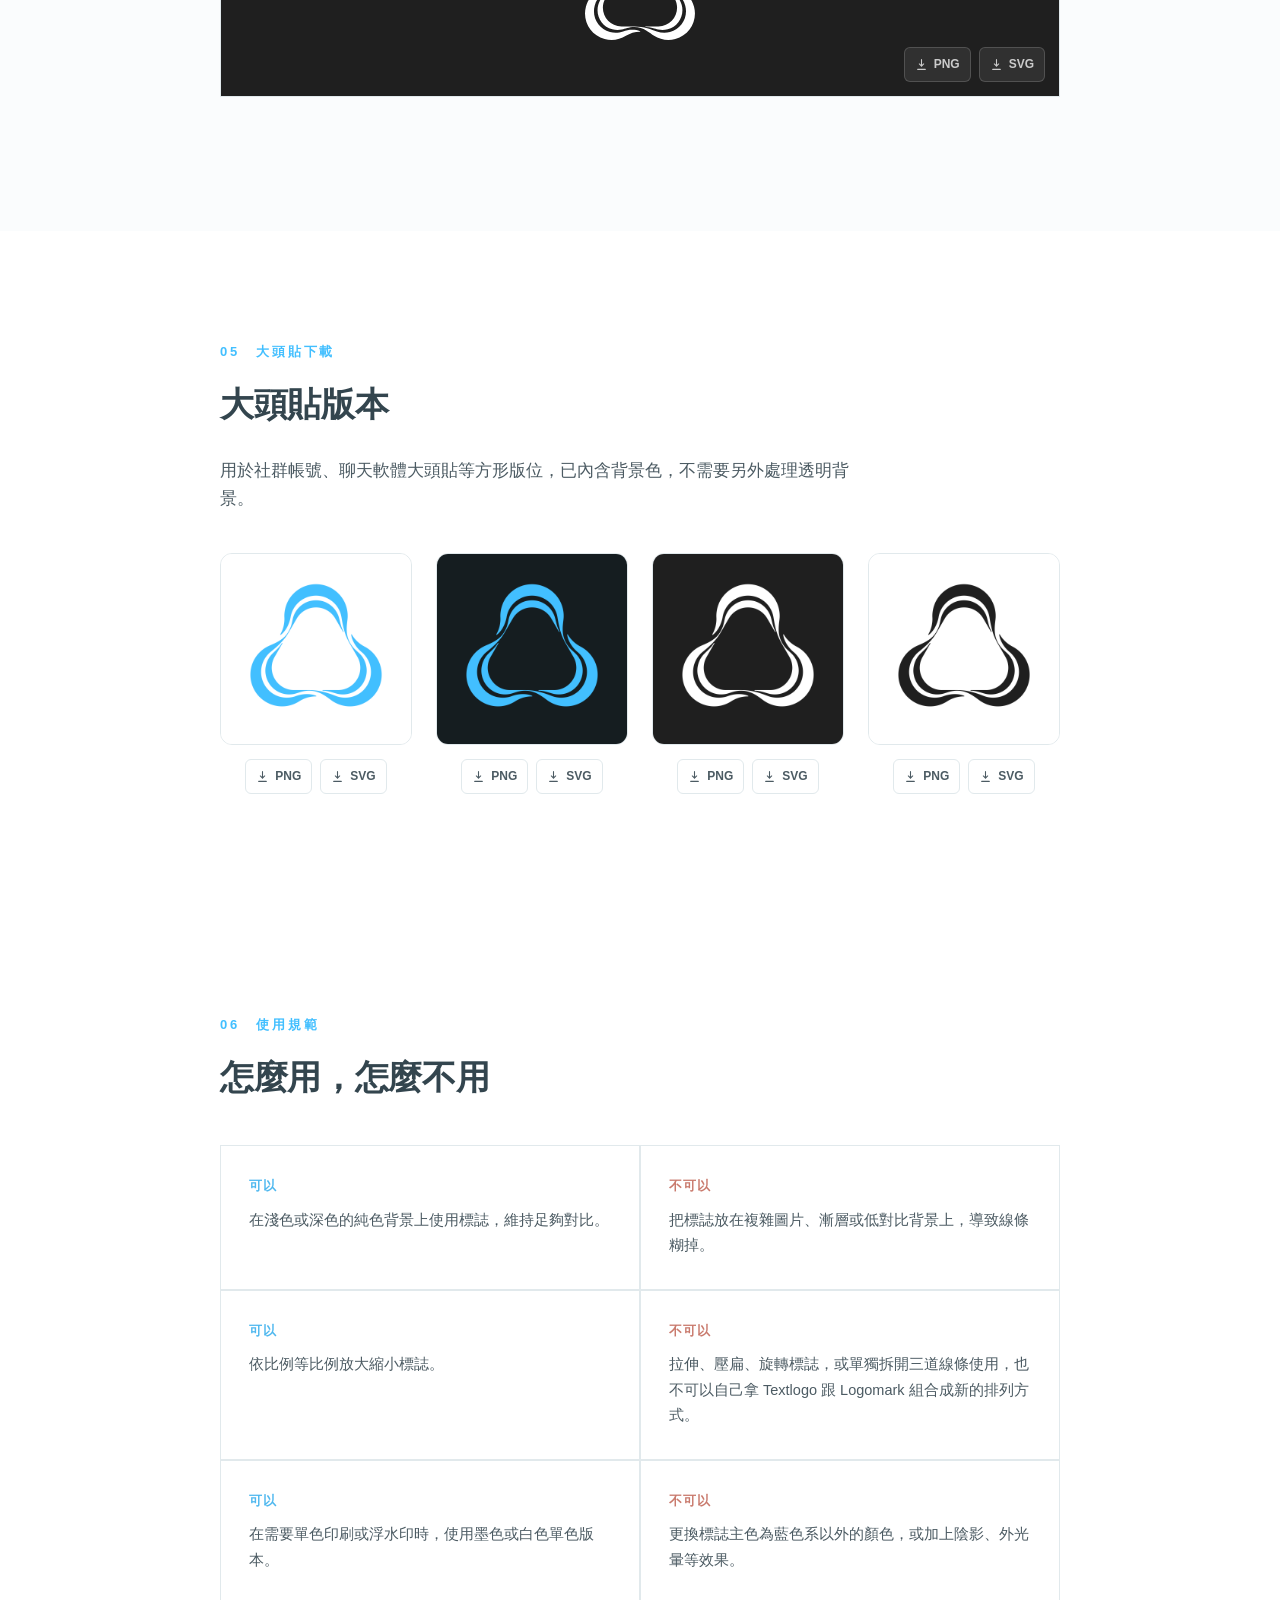
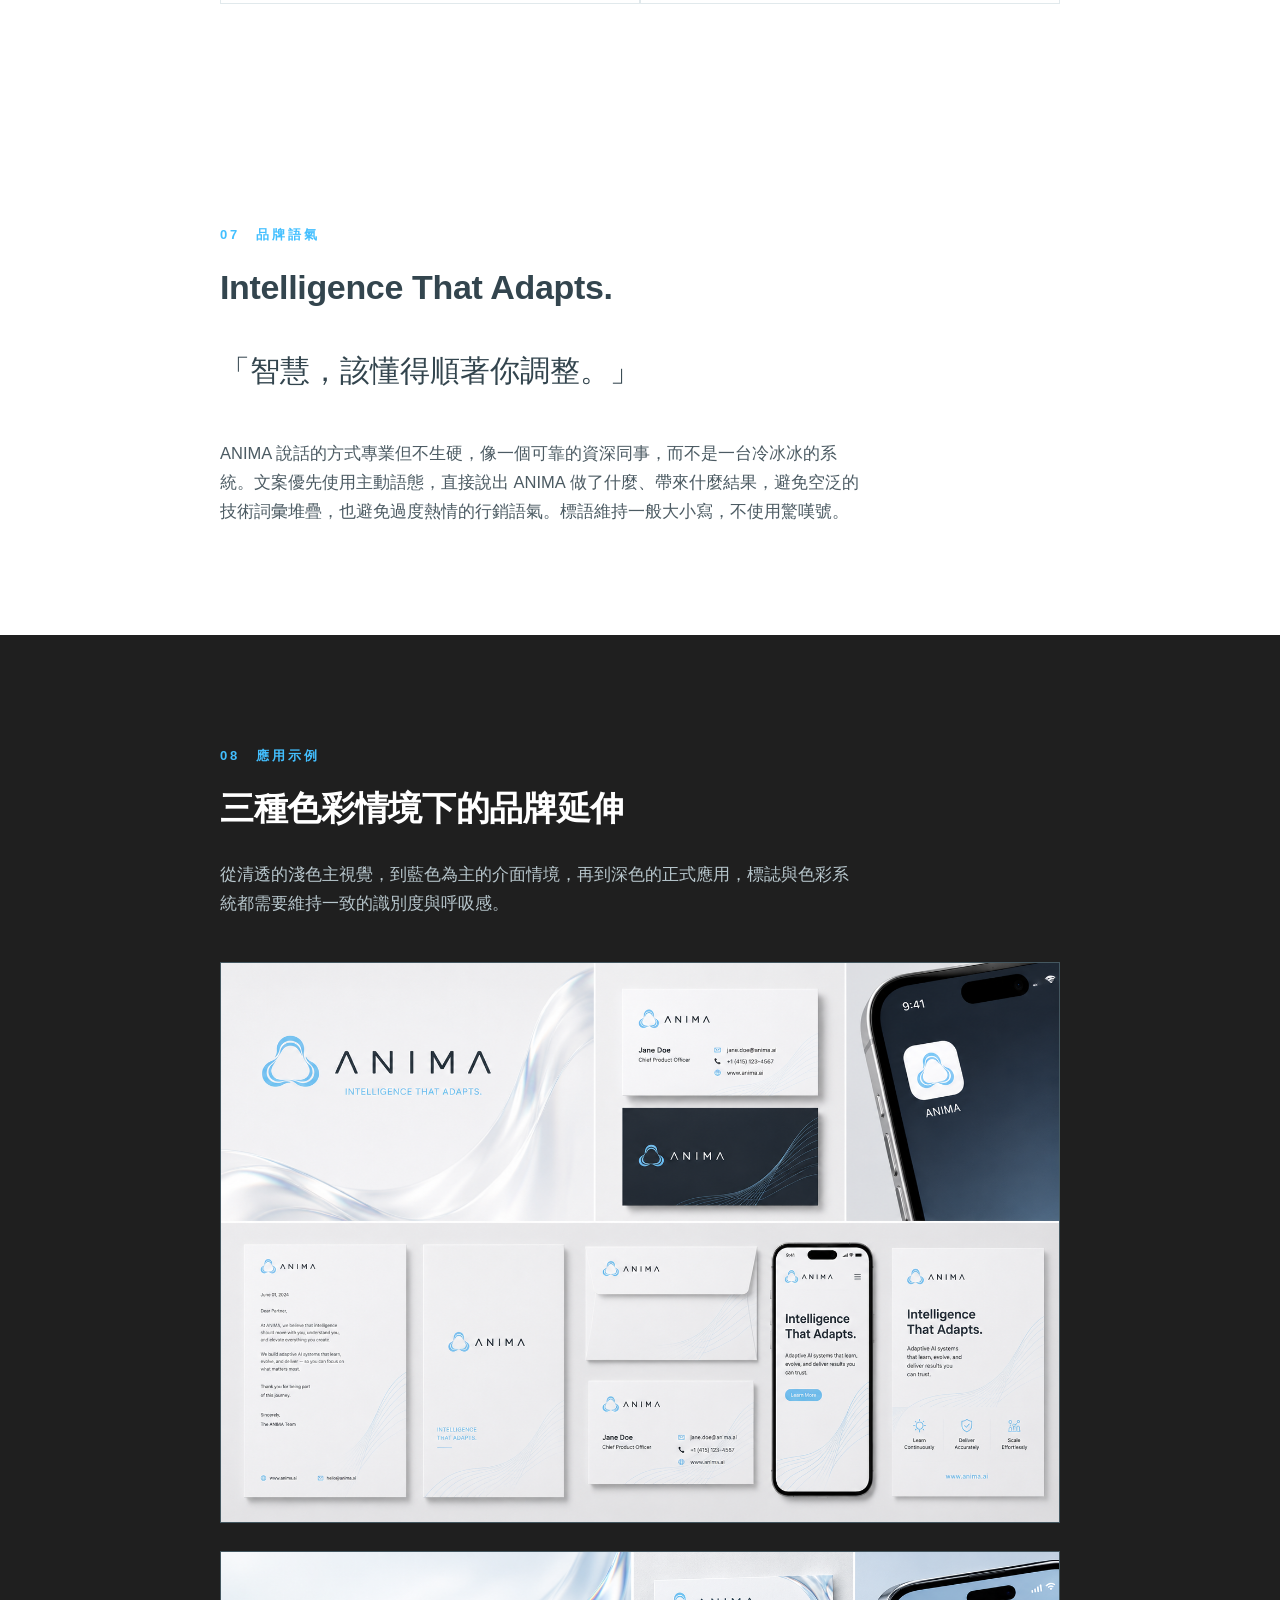
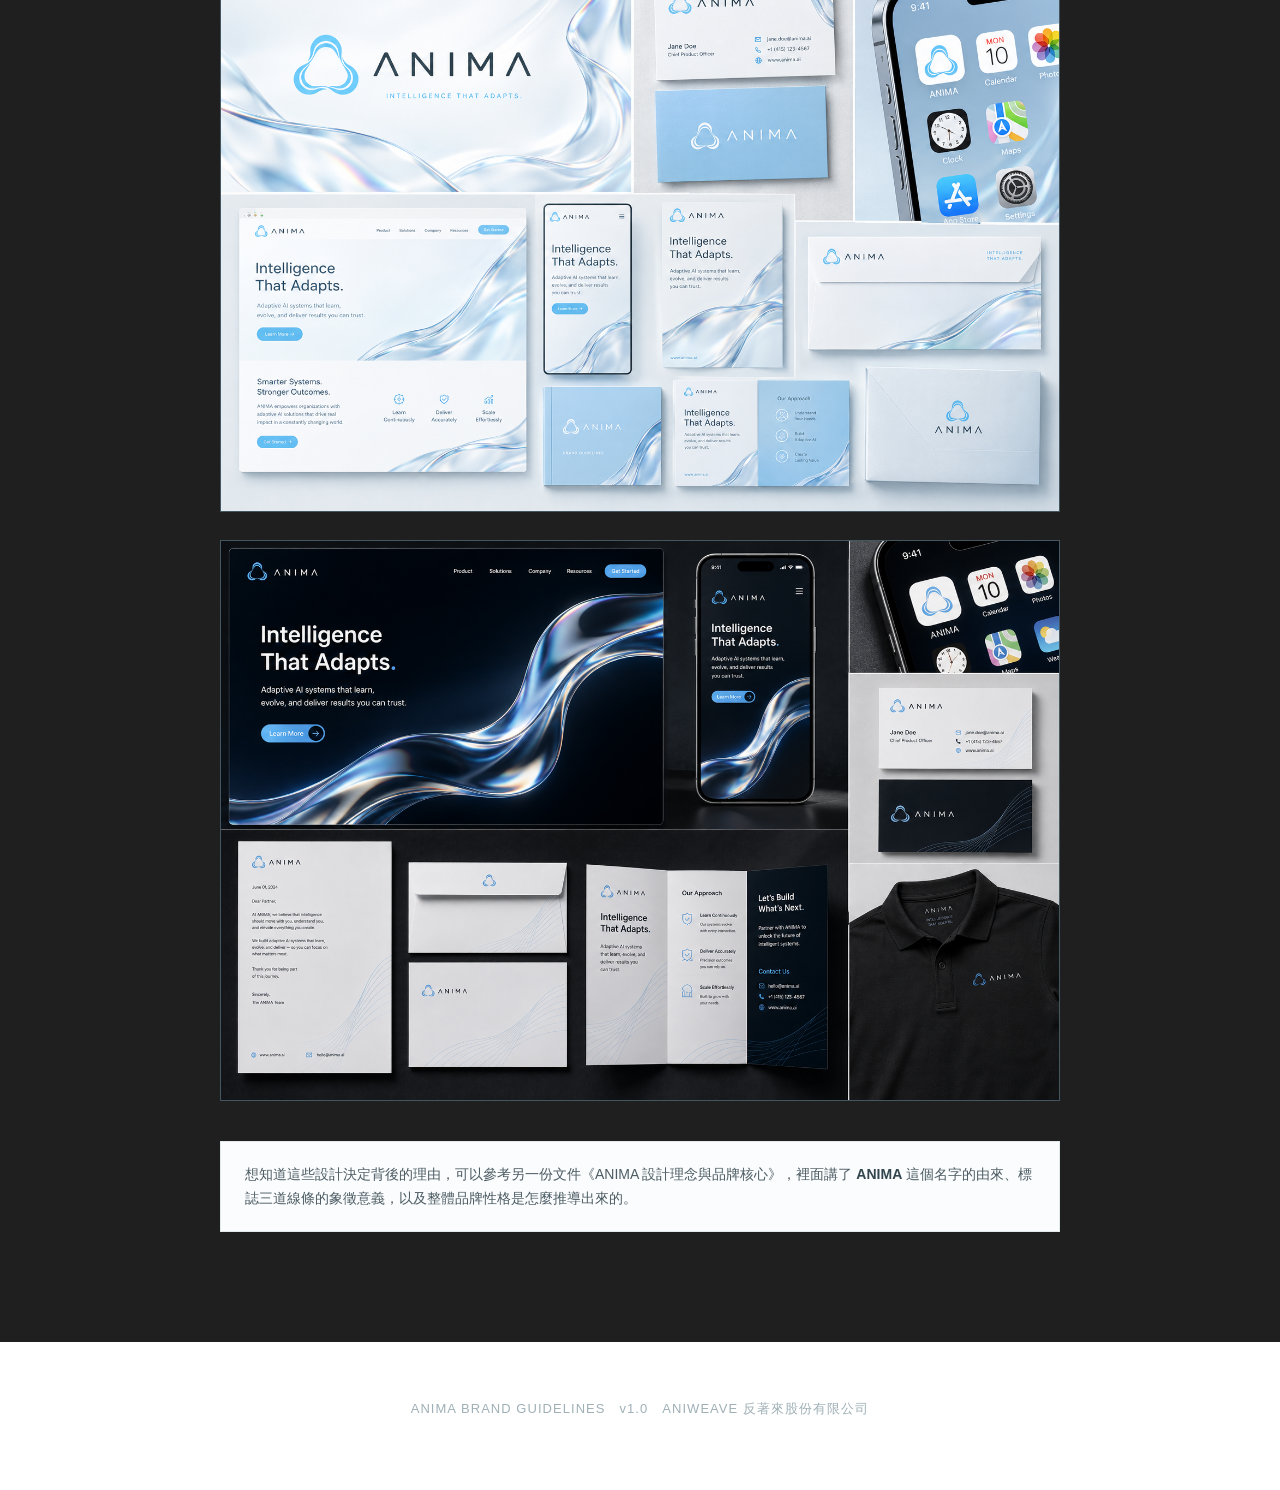
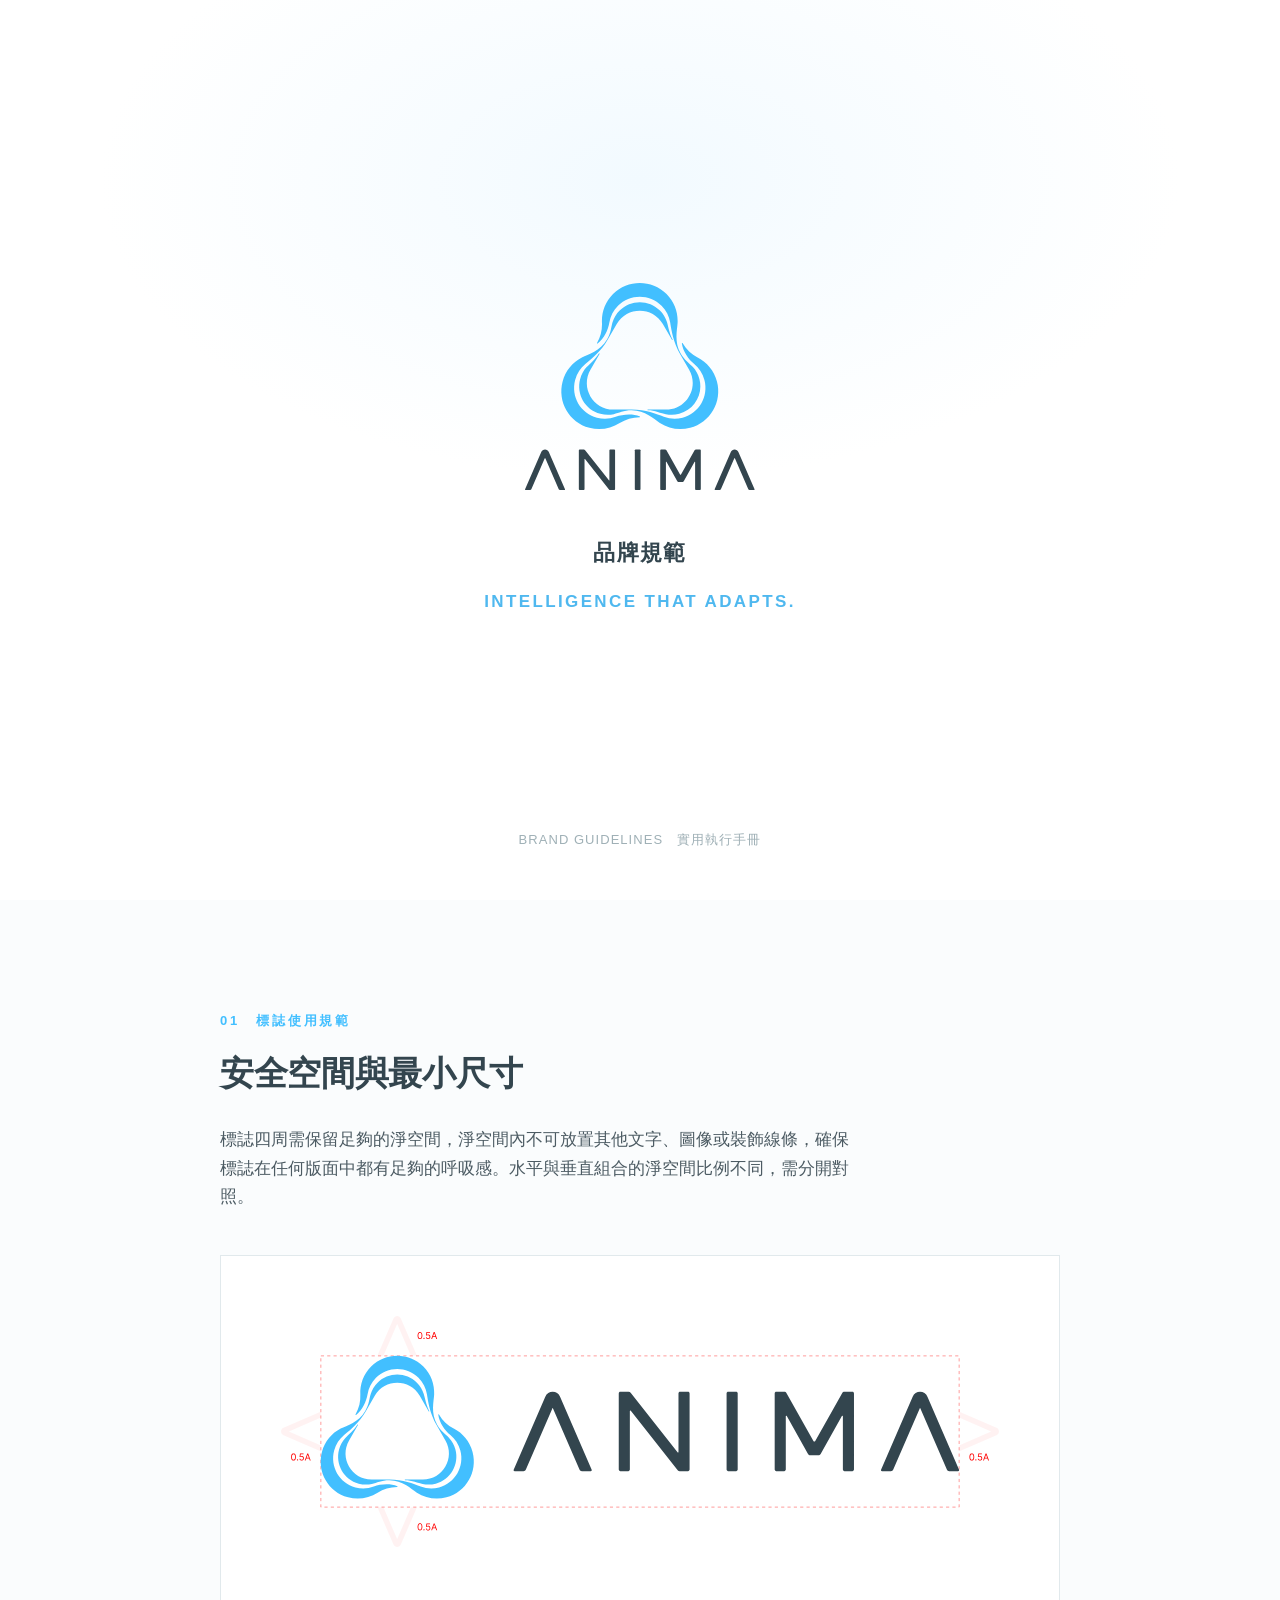
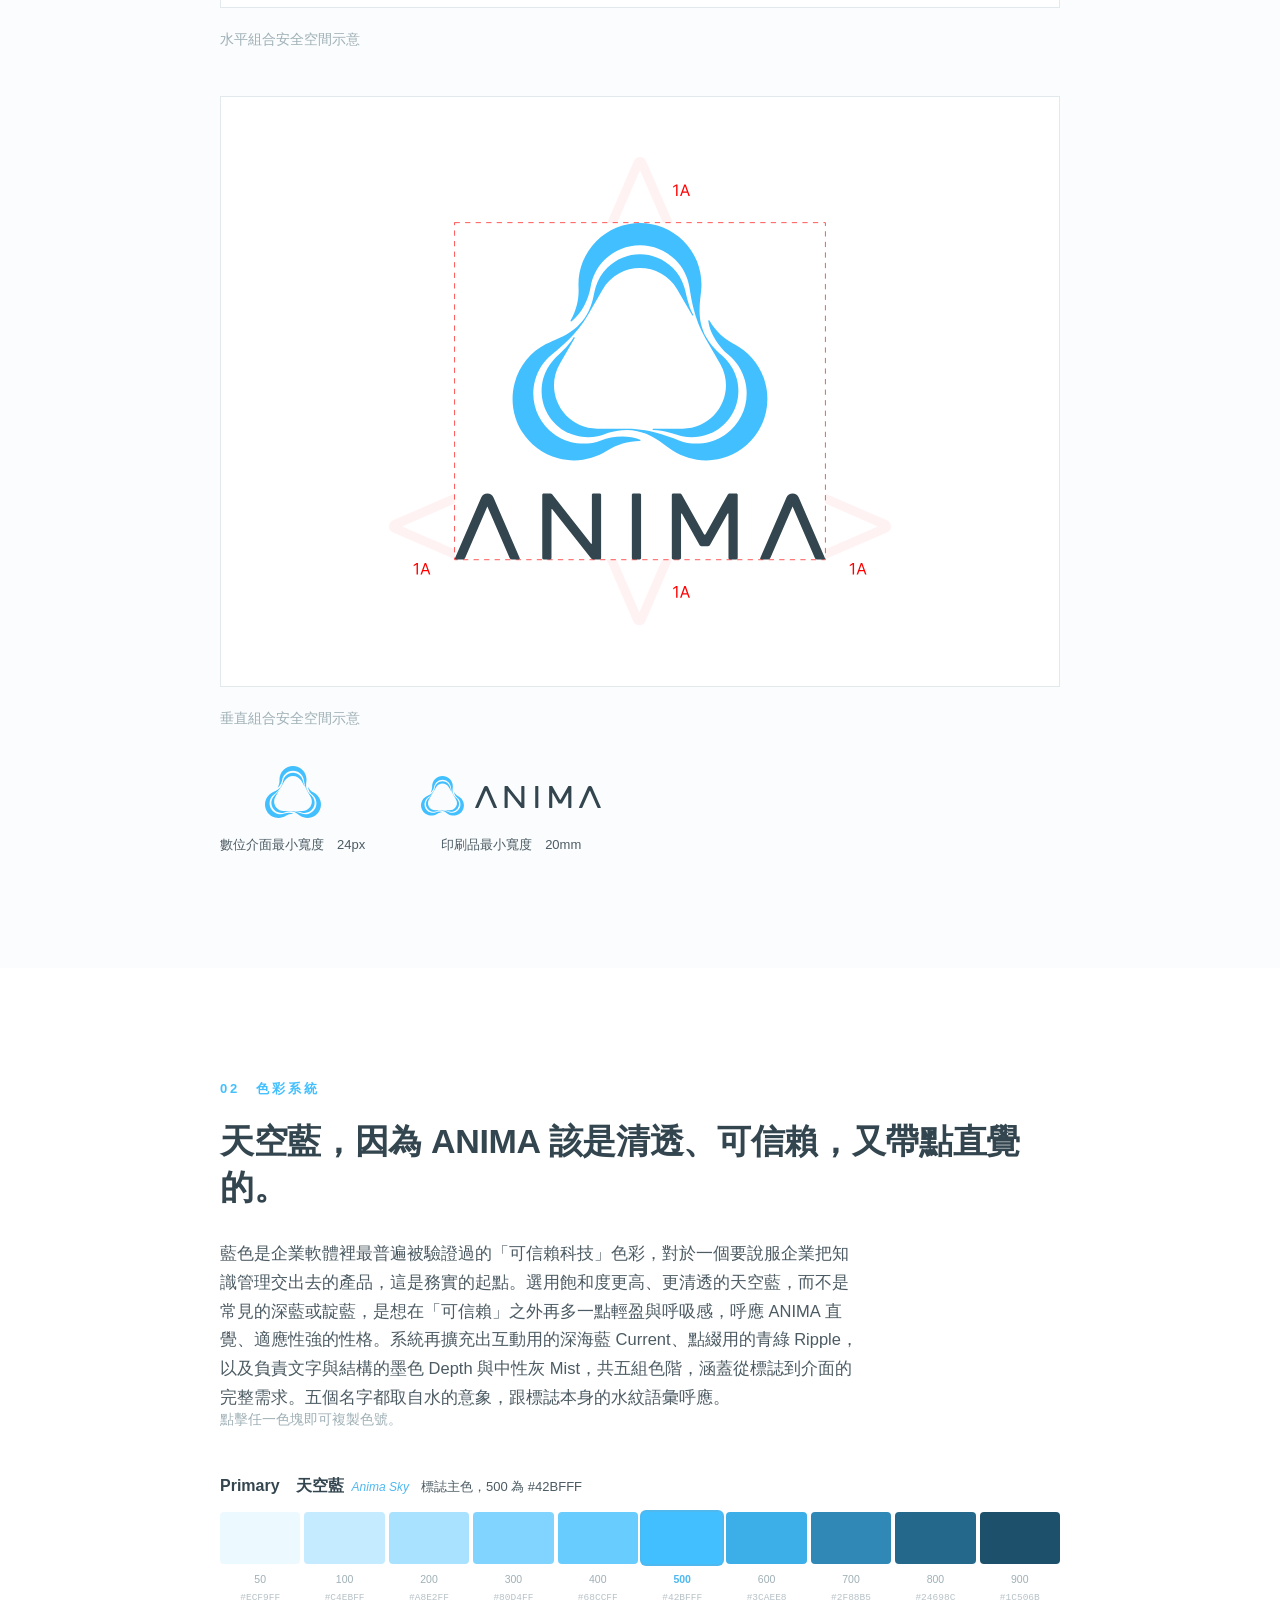
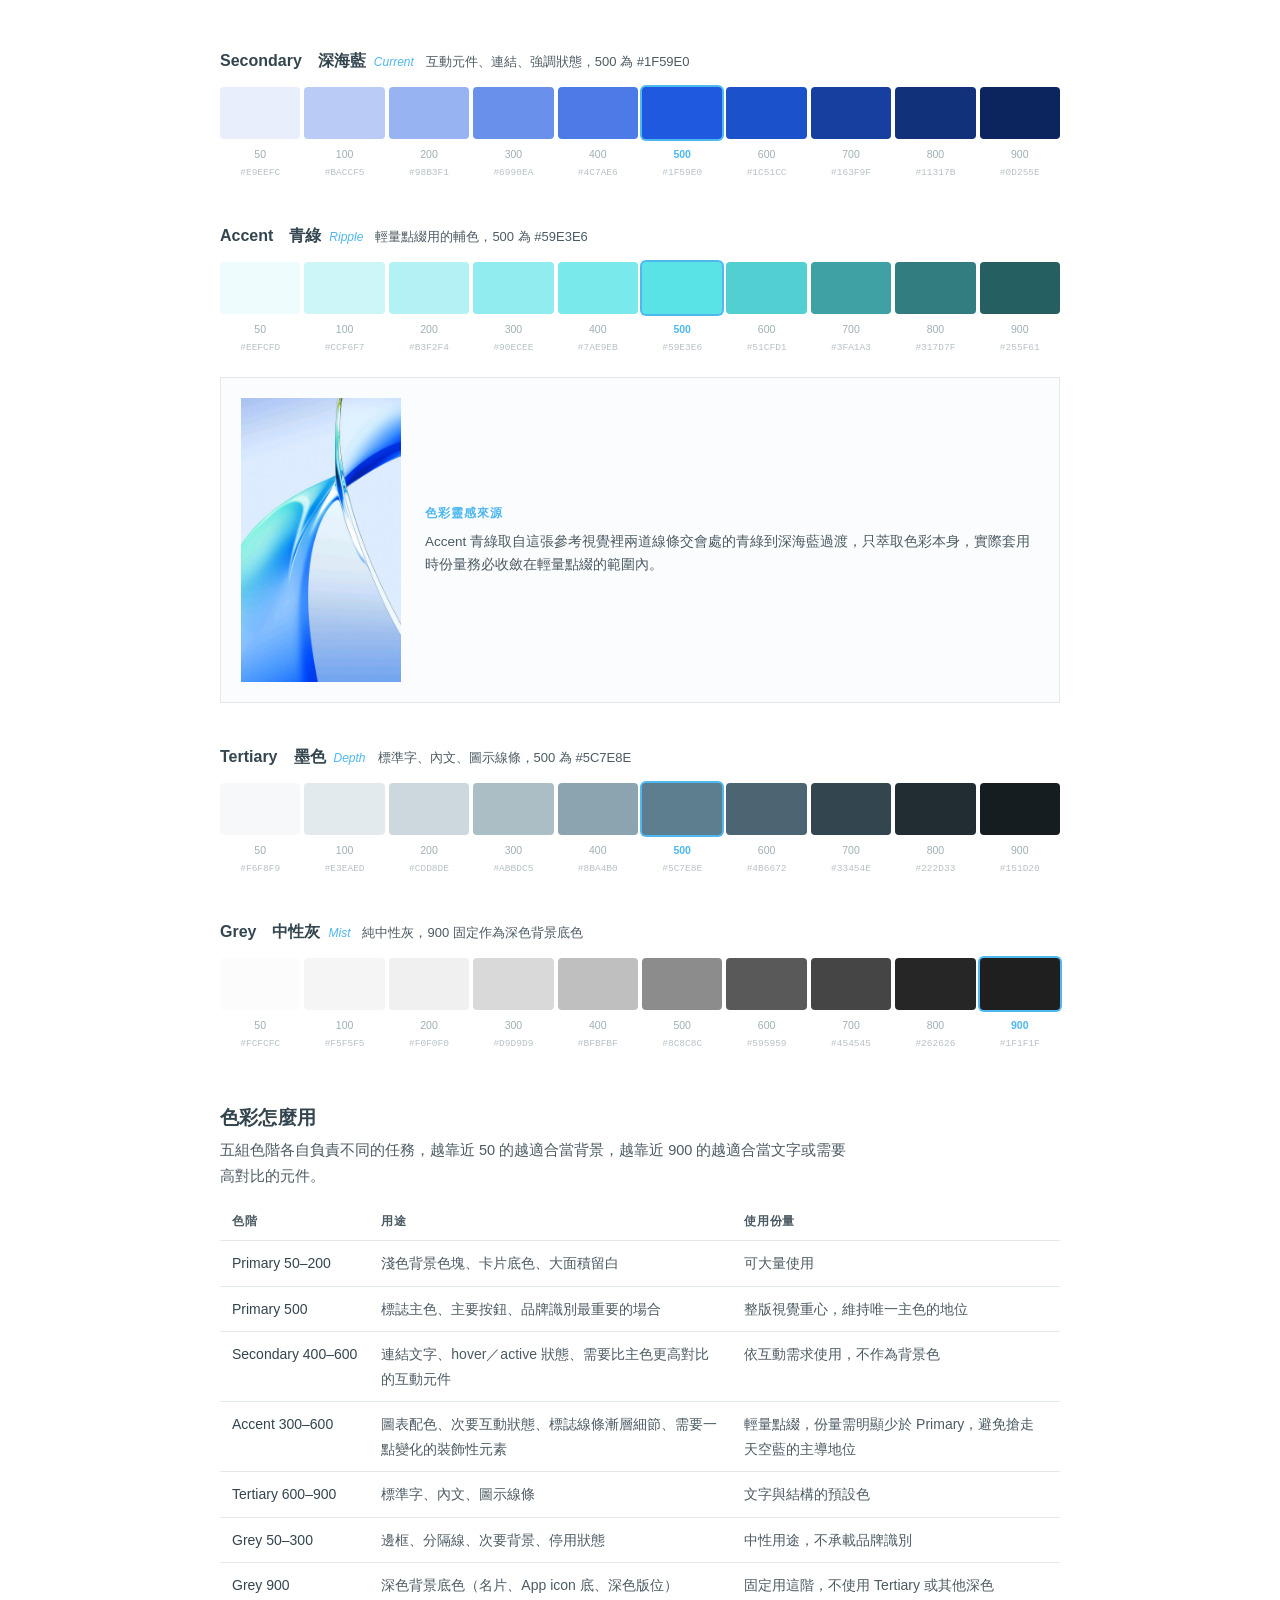
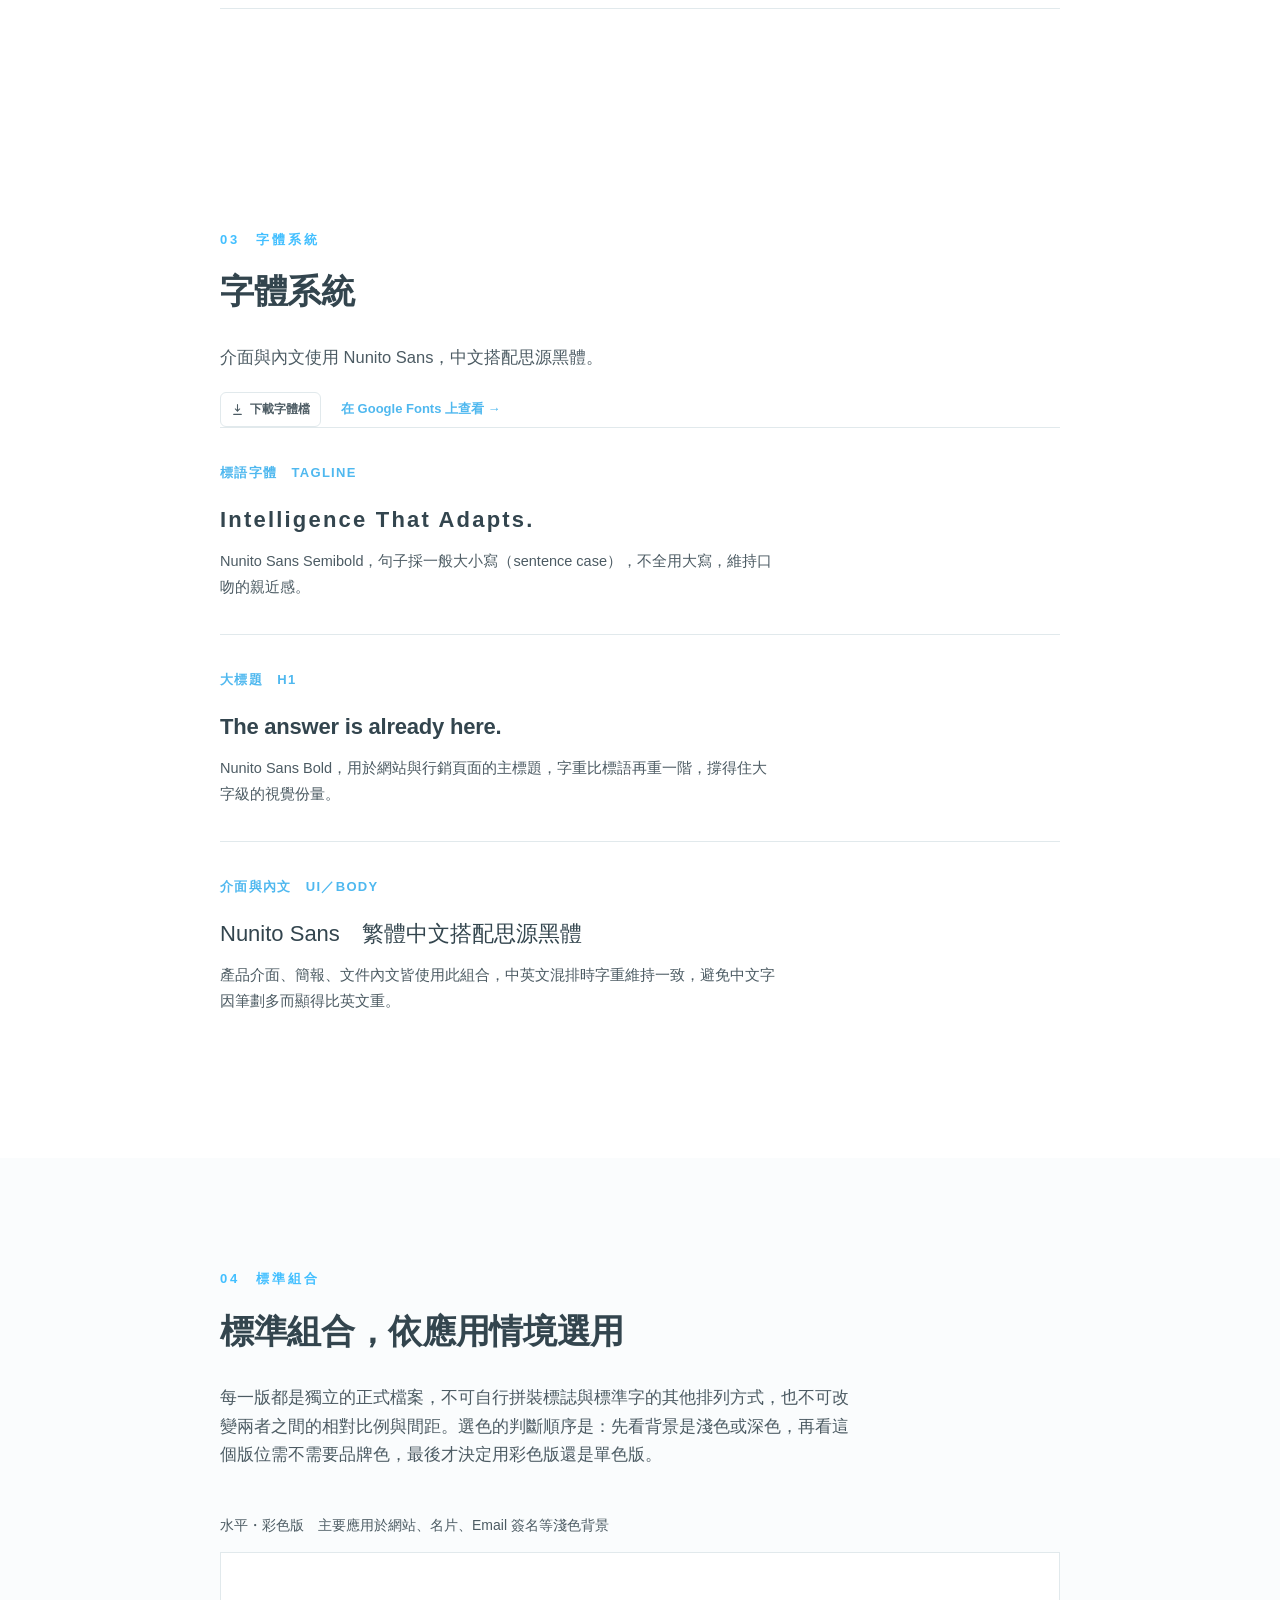
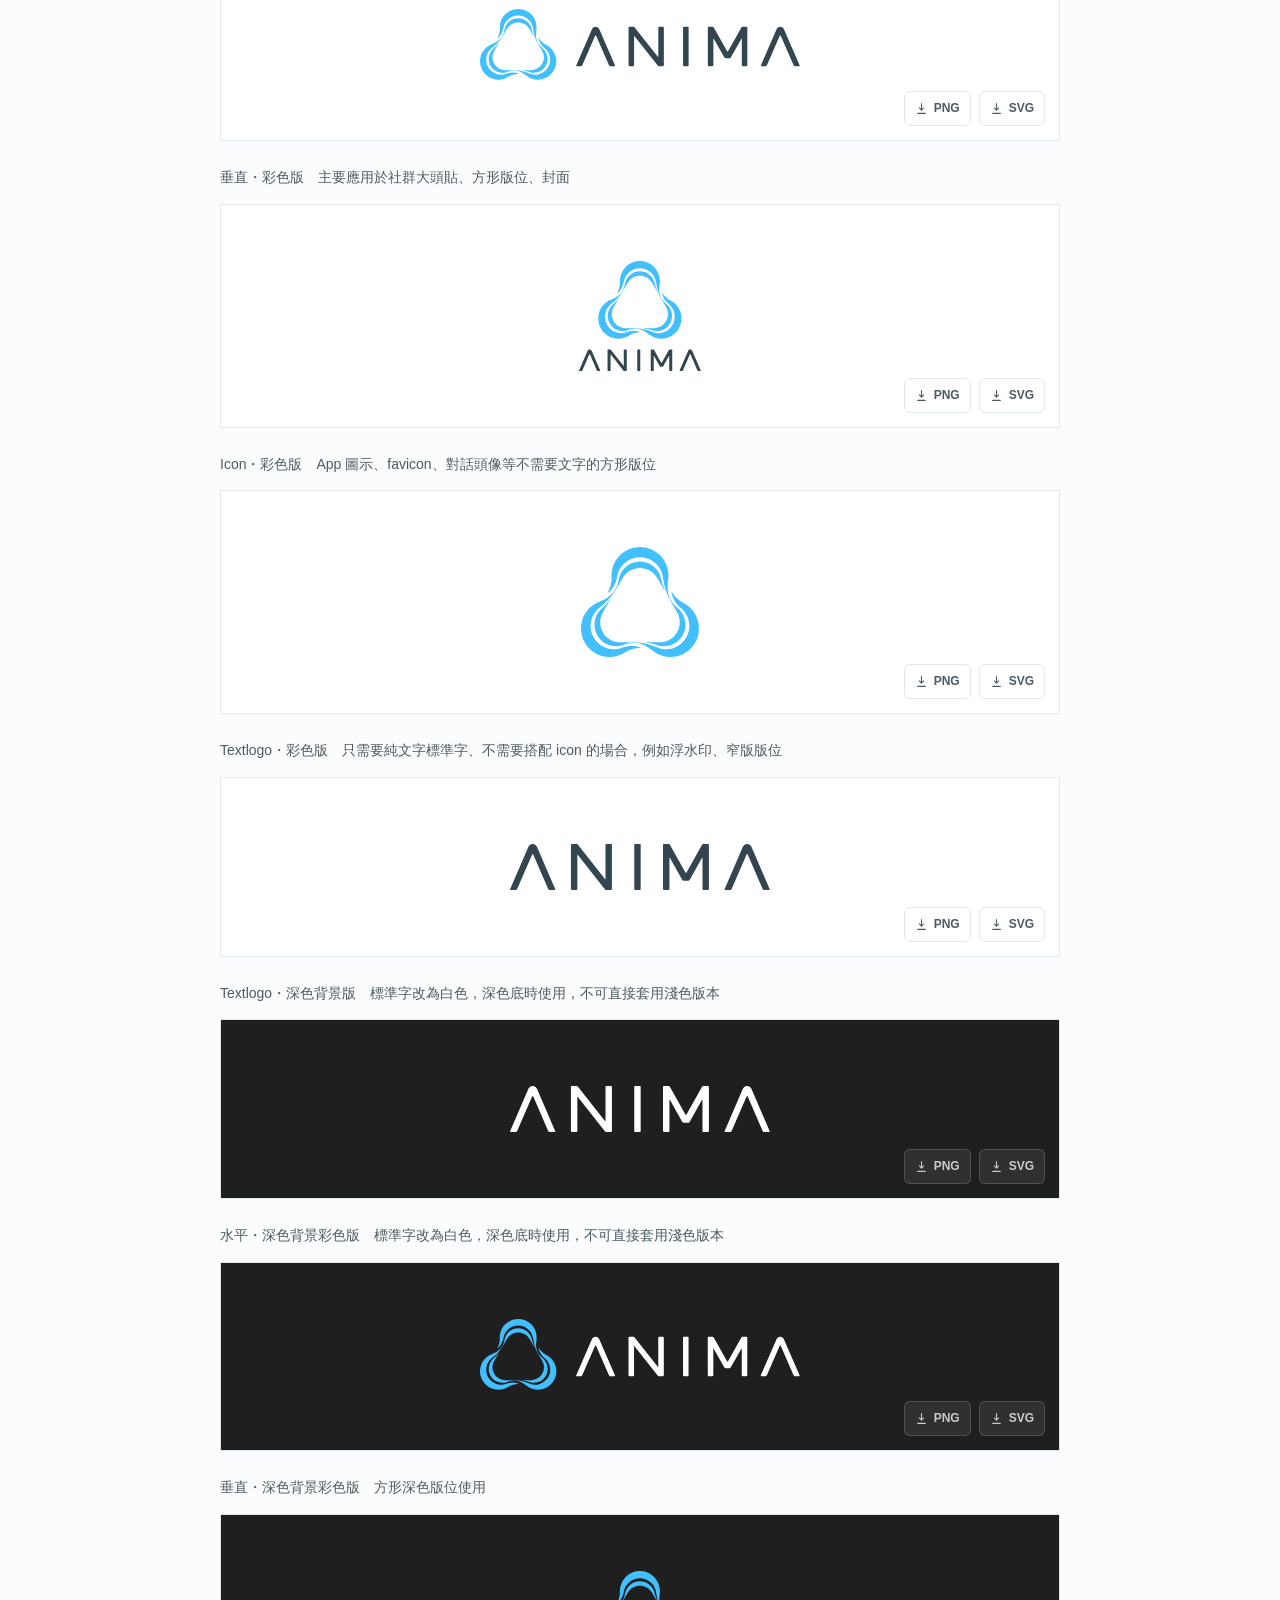
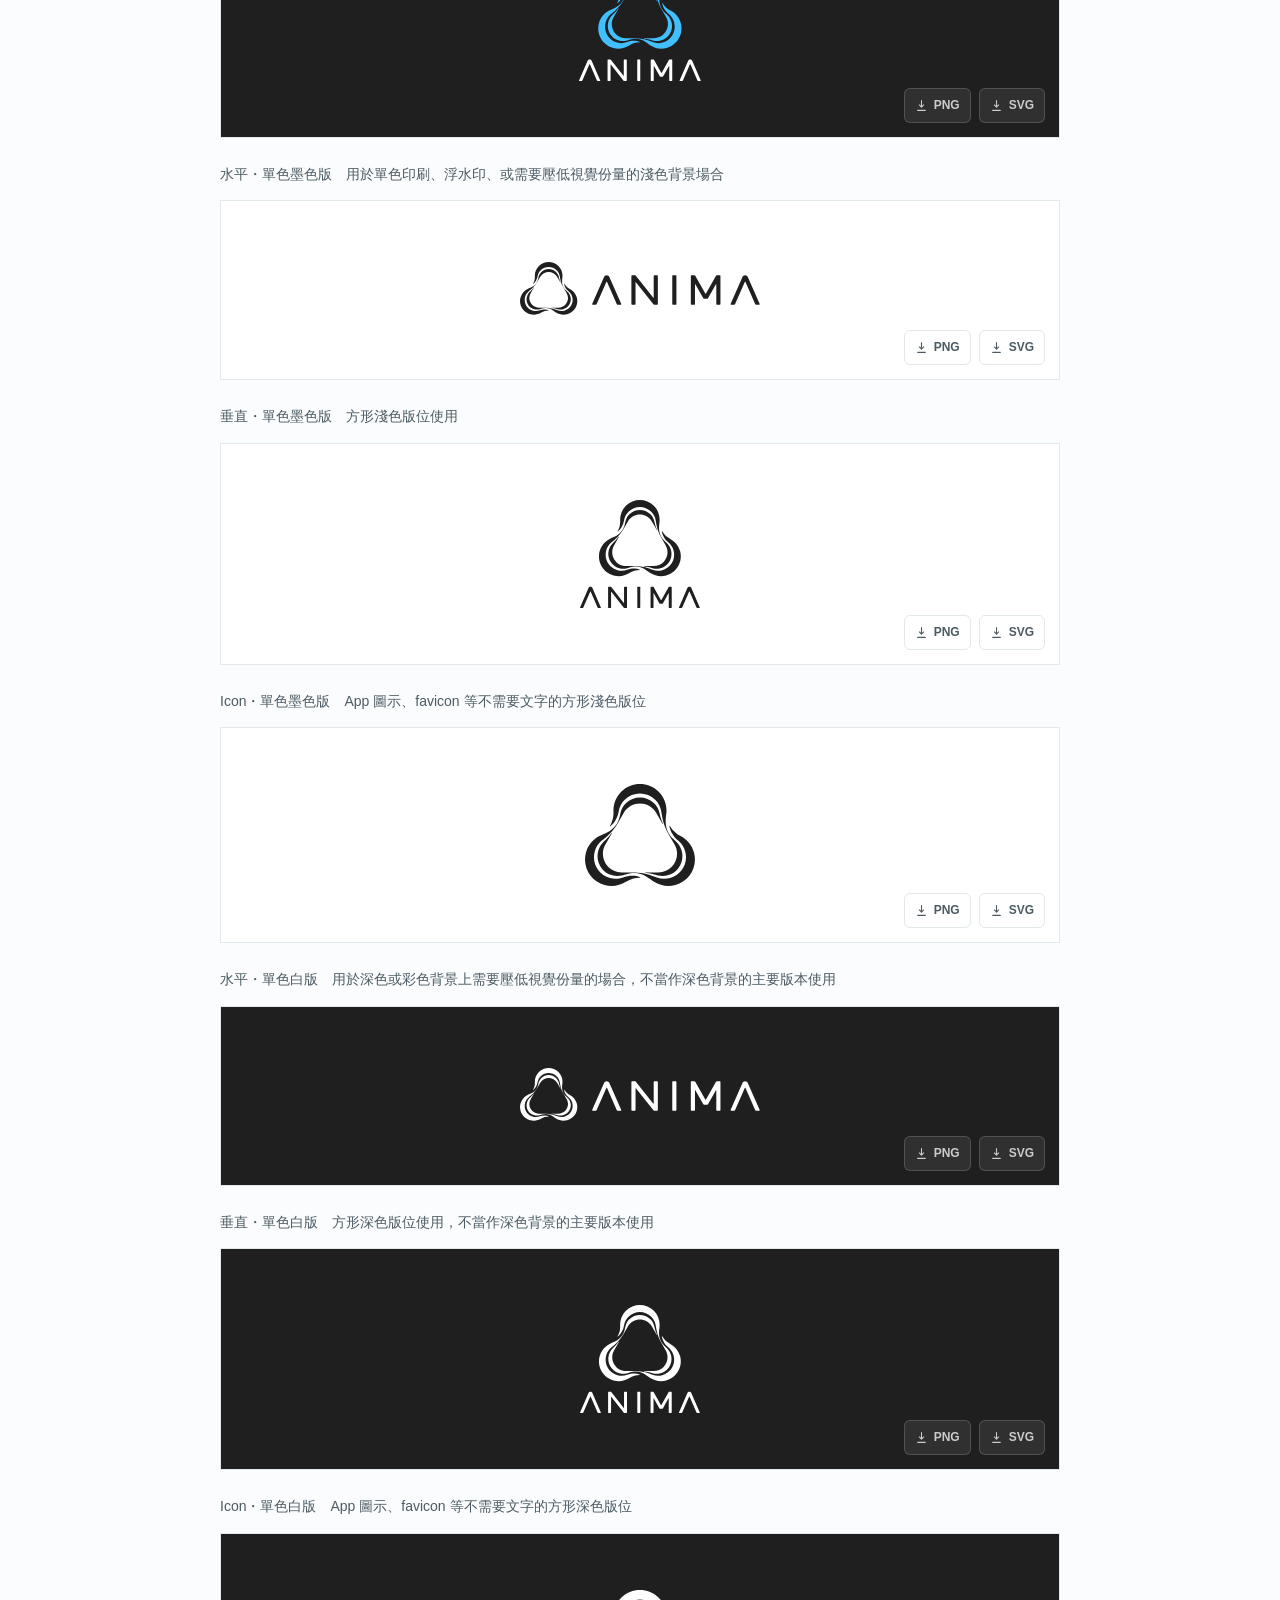
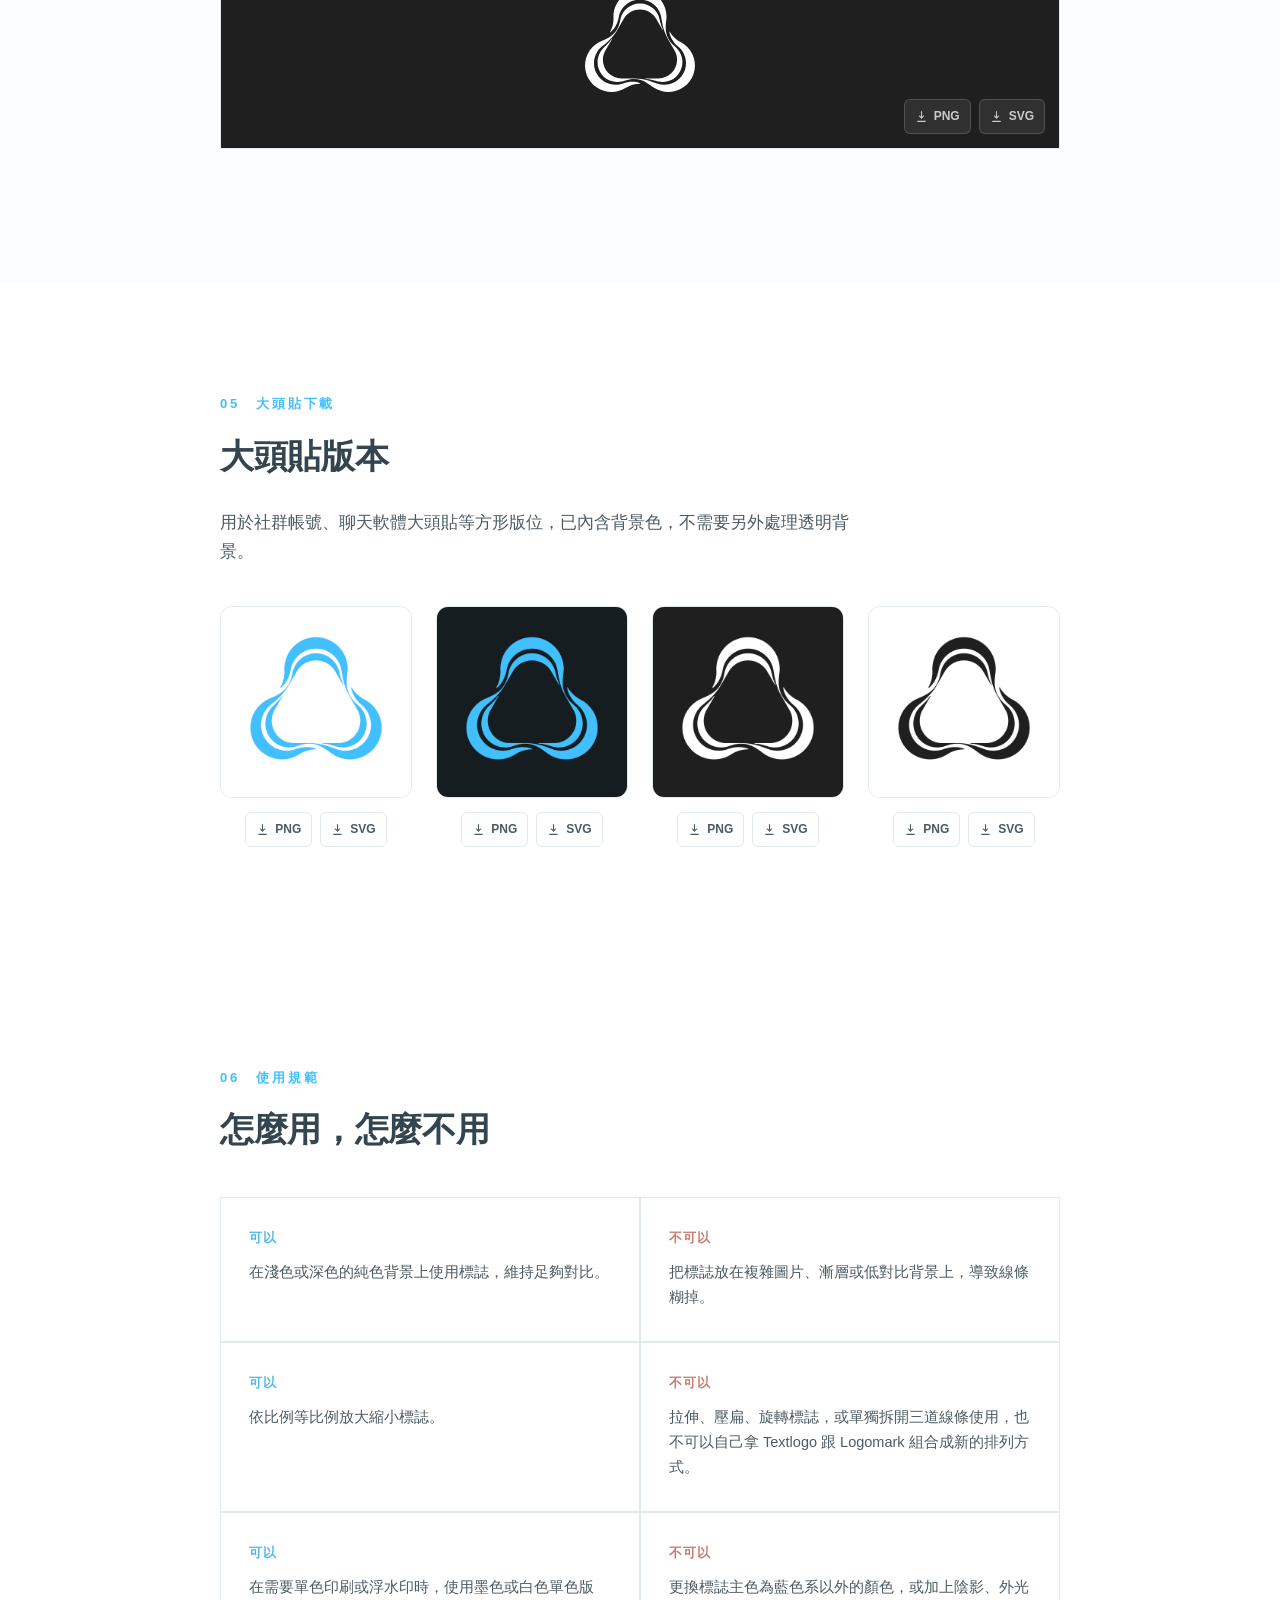
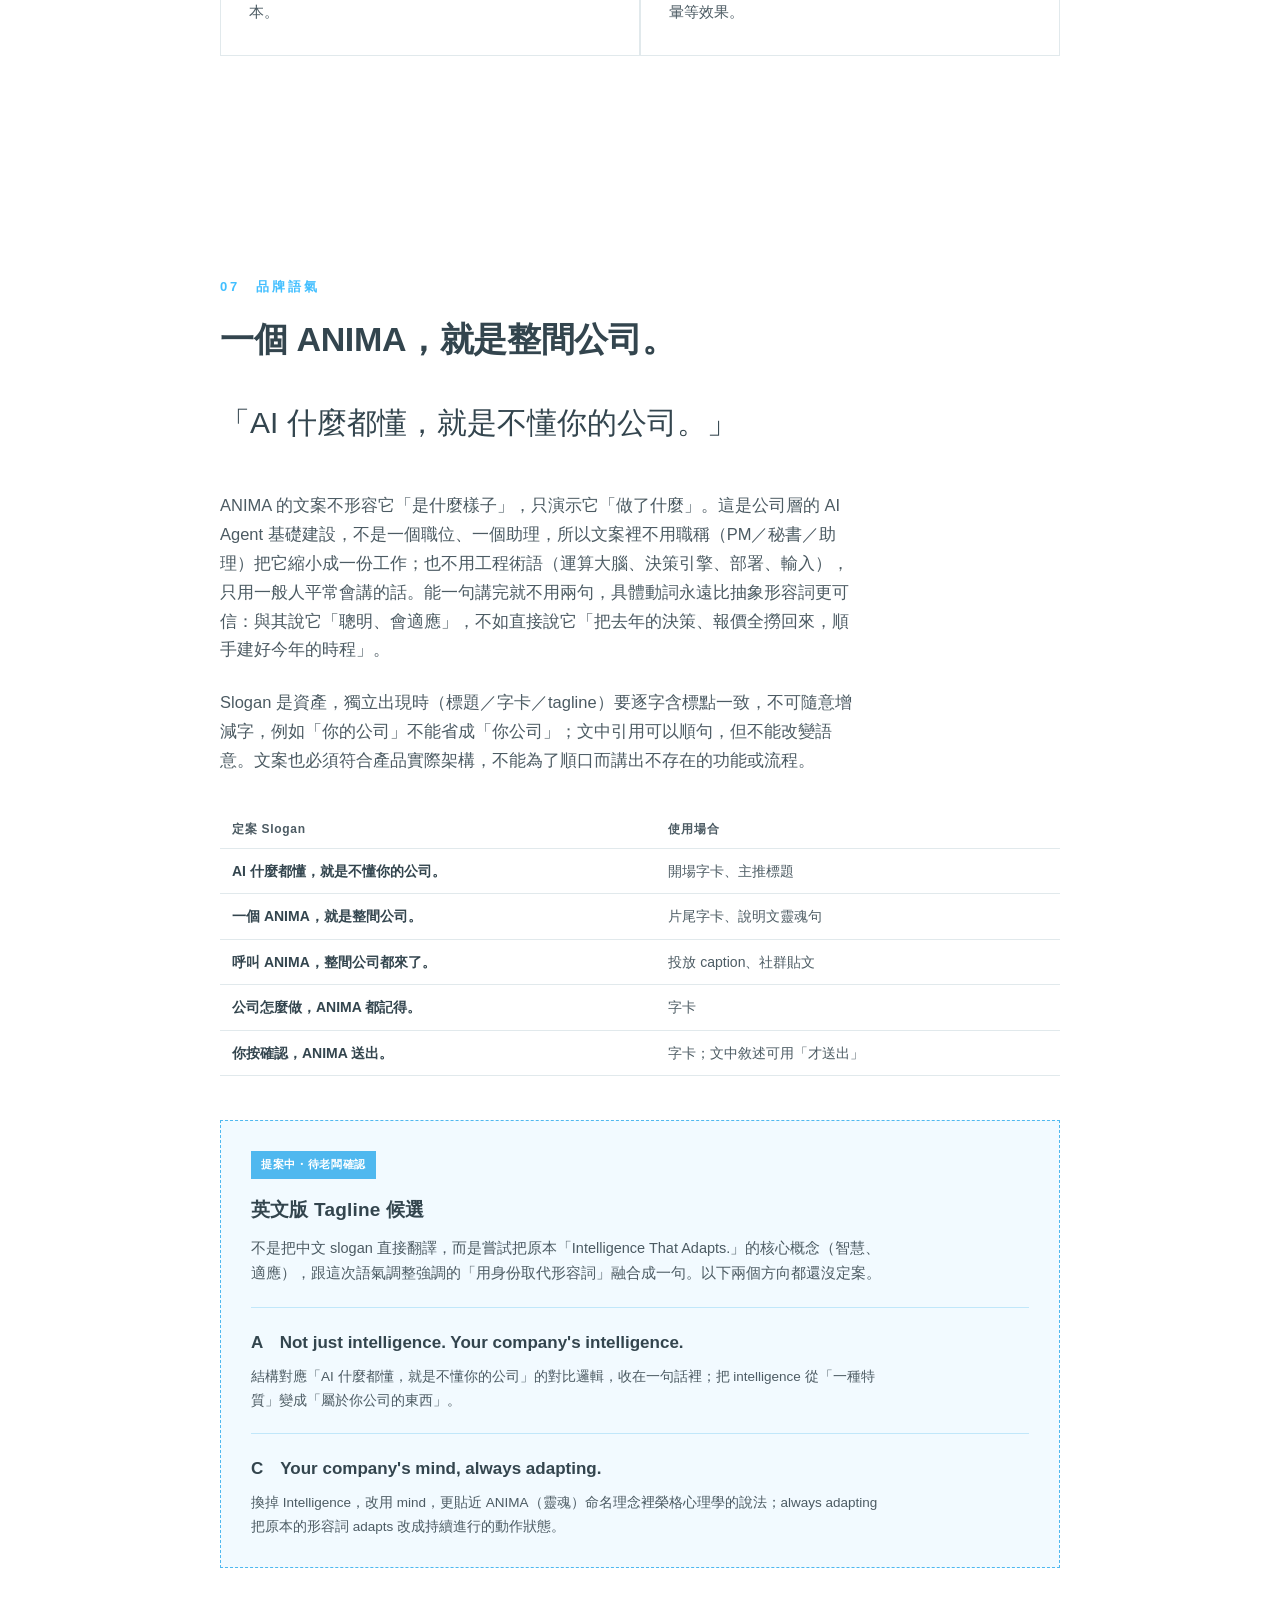
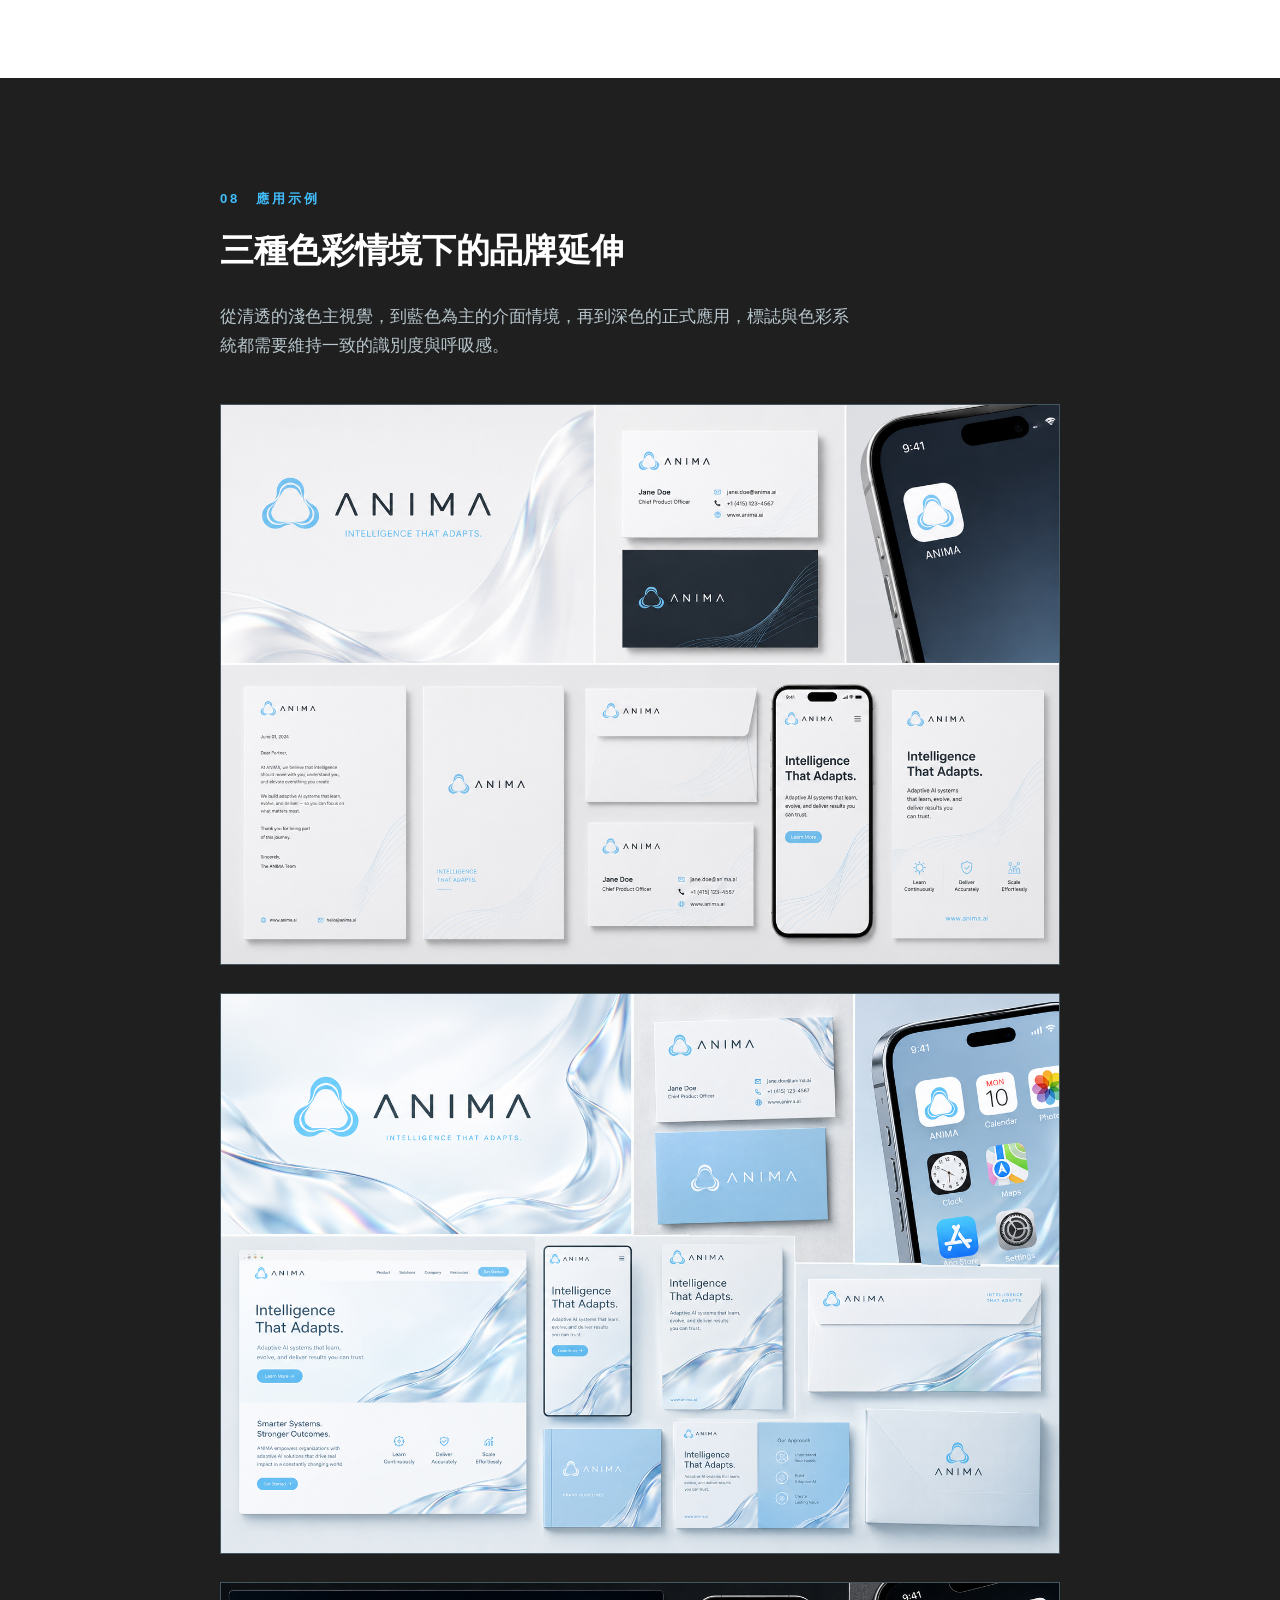
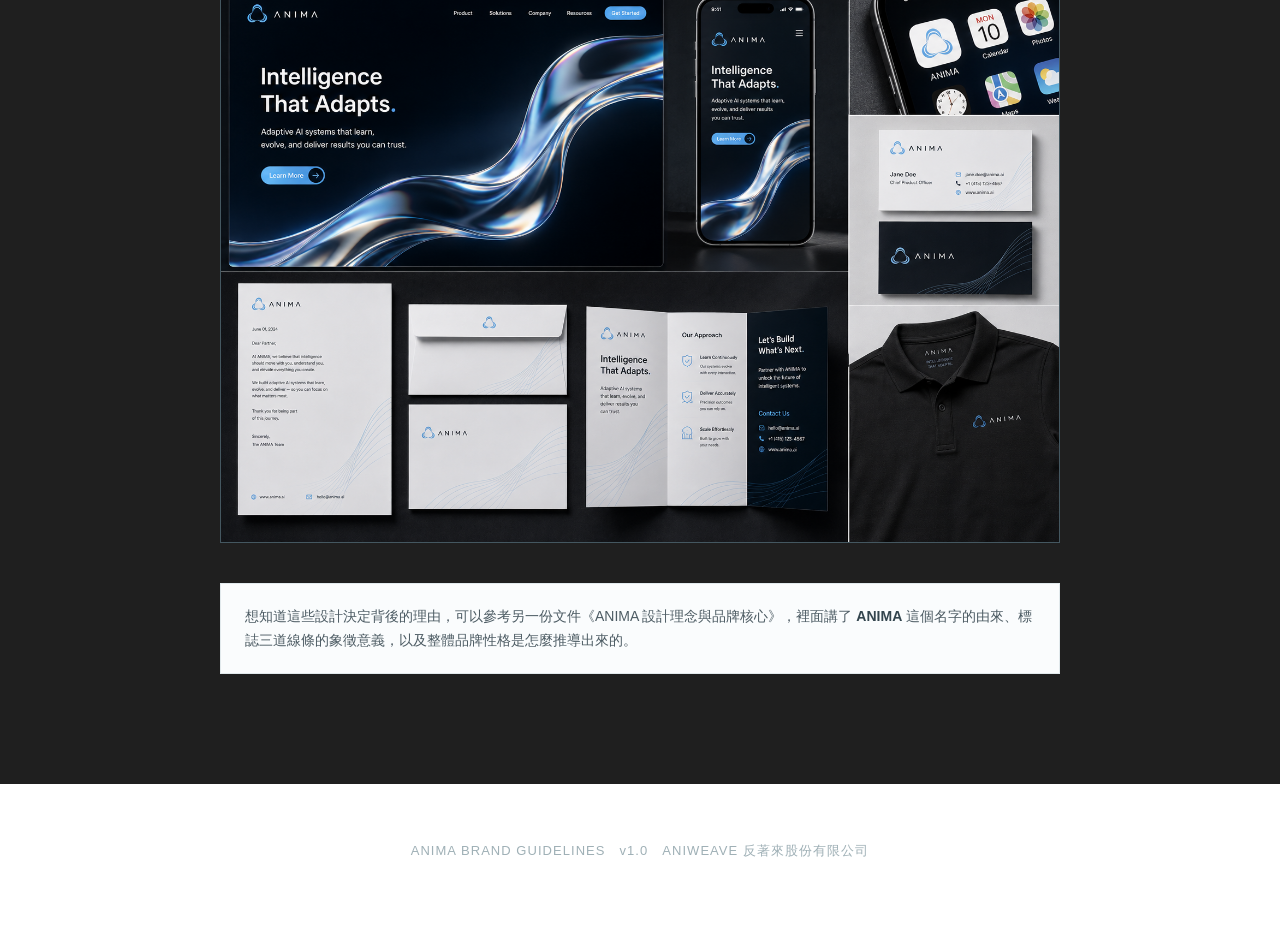
